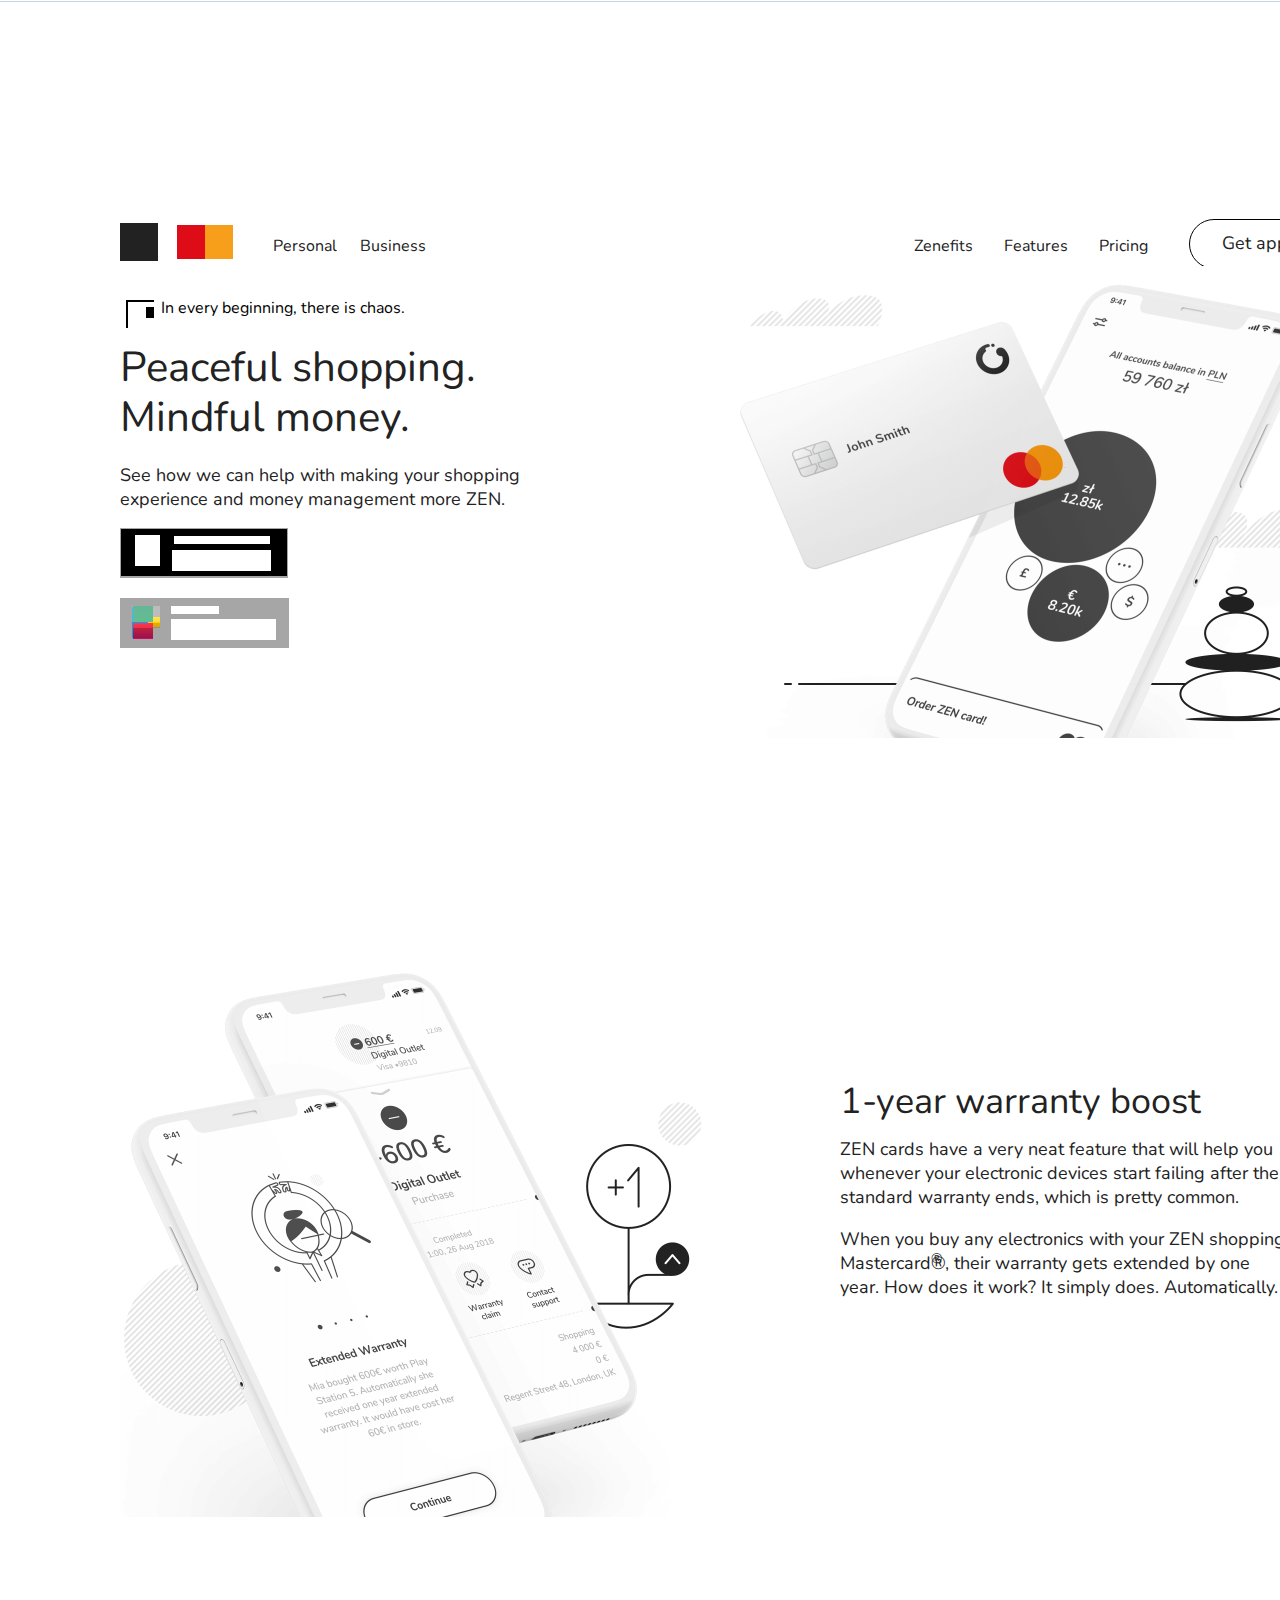
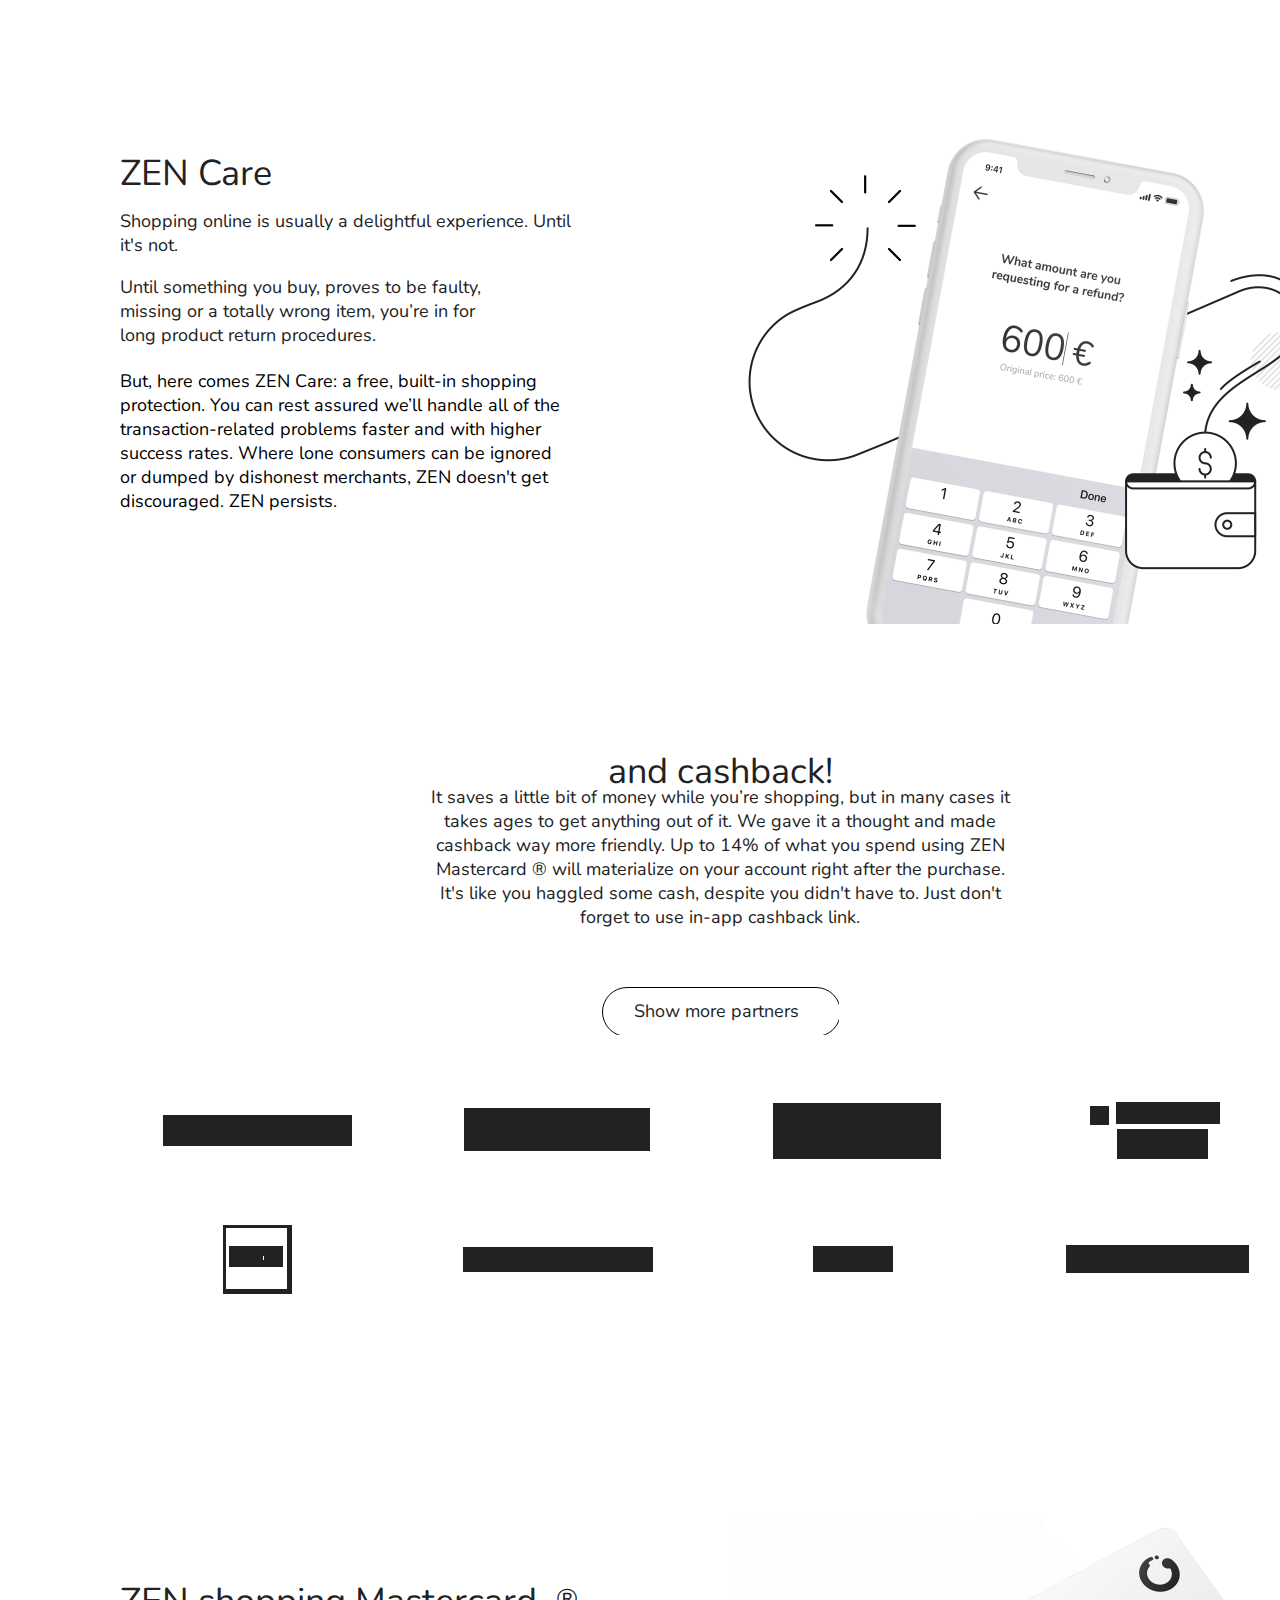
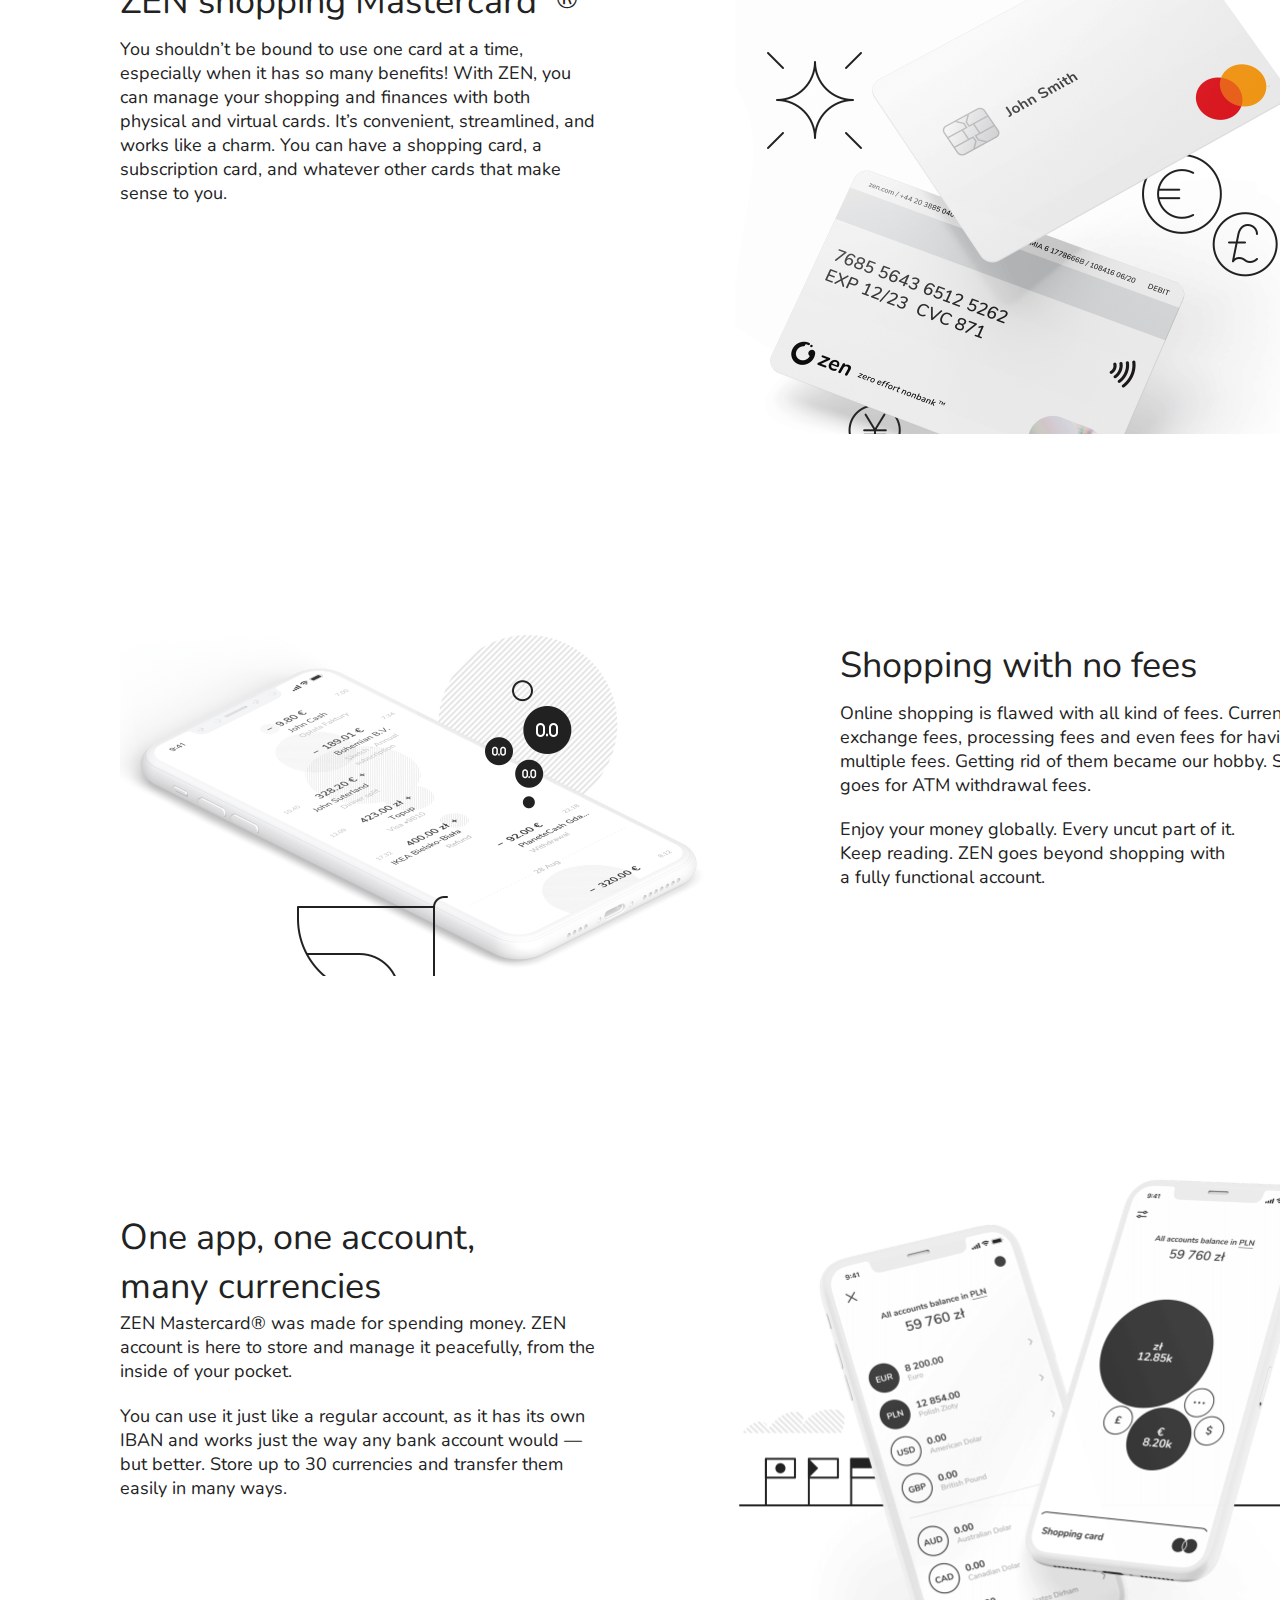
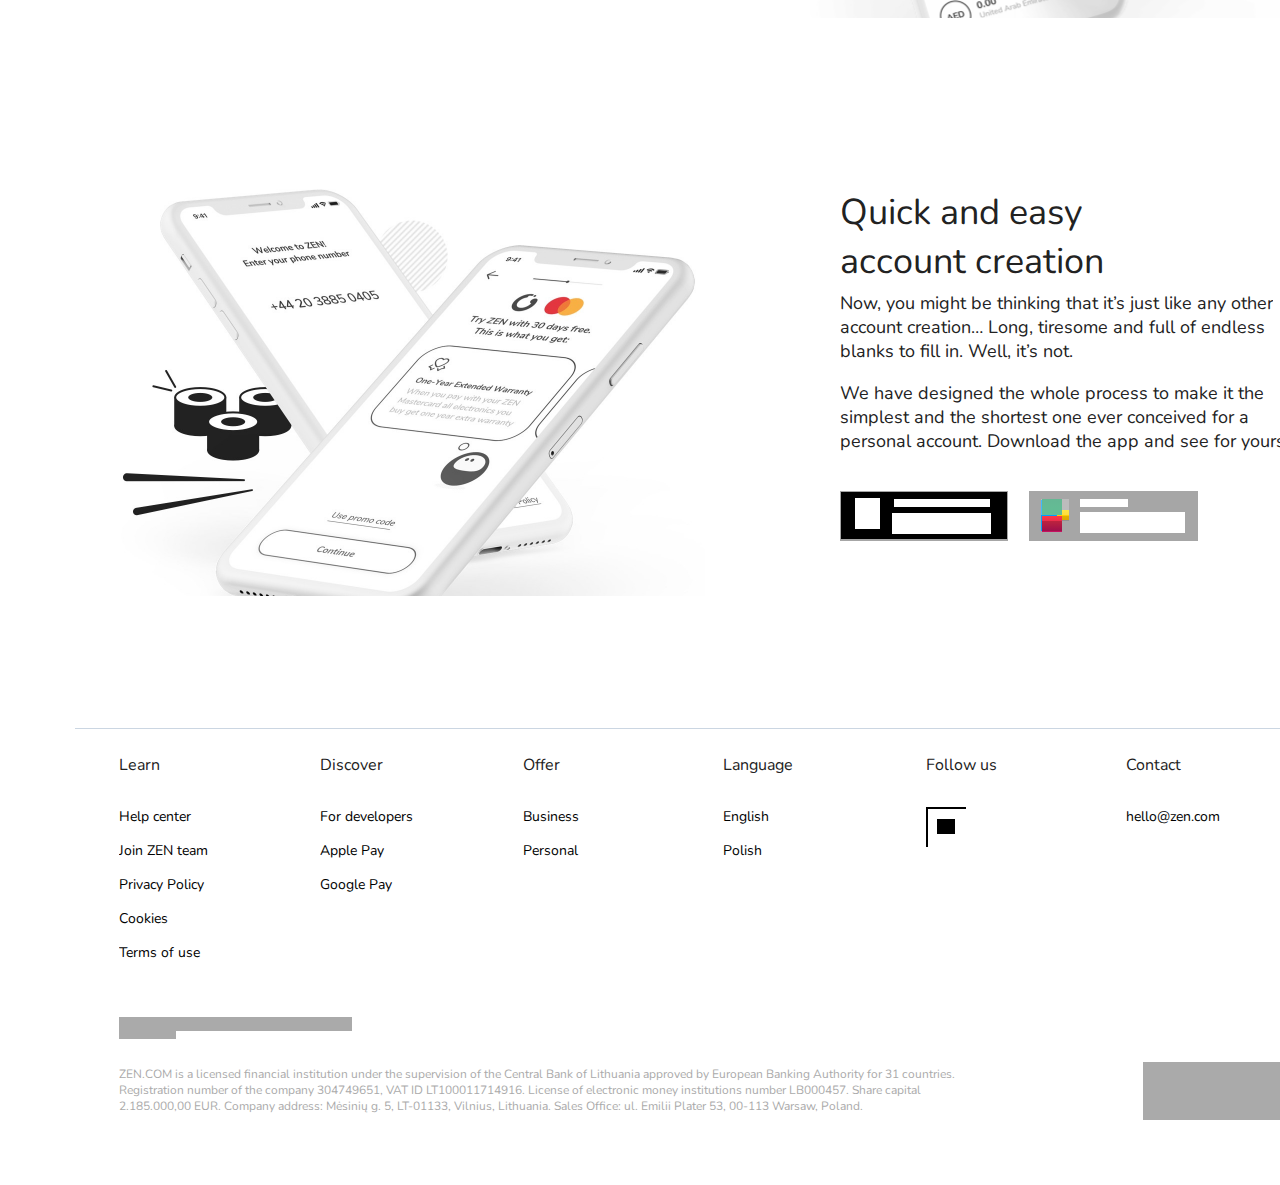
==== index.html @ c54c2d45 "sdad" ====
<!DOCTYPE html>
<html>
    <head><link href="https://fonts.googleapis.com/css?family=Nunito&display=swap" rel="stylesheet" />
    <link href="./css/main.css" rel="stylesheet" /><title>Document</title><link href="./main.css" rel="stylesheet" />
    <title>Document</title>
</head>
<body>
    <div class="v1_2">
        <div class="v1_3">
    </div>
    <div class="v1_18">
        <div class="v1_19">
        <div class="v1_20">
        <div class="v1_21">
        <div class="v1_22">
       <div class="v1_23">  
    </div>
    <div class="v1_24">
        <div class="v1_25">
        <div class="v1_26">
        <div class="v1_27">
        <div class="v1_28">
        <div class="v1_29">
        <div class="v1_30">
        <div class="v1_31">
        </div>
        <div class="v1_32">    
        </div>
        <div class="v1_33">

        </div>
        <div class="v1_34">

        </div>
    </div>
    <div class="v1_35">
        <div class="v1_36">
    </div>
    <div class="v1_37">

    </div>
     </div>
    </div>
   </div>
  </div>
 </div>
<div class="v1_38"><span class="v1_39">Personal</span>
    <div class="v1_40">
        <div class="v1_41"></div><span class="v1_42">Business</span>
    </div>
</div>
</div>
   <div class="v1_43">
    <div class="v1_44">
        <div class="v1_45">

        </div>
        <span class="v1_46">Get app</span>
    </div><span class="v1_47">Zenefits</span>
    <span class="v1_48">Pricing</span>
    <span class="v1_49">Features</span>
</div>
</div>
</div>
<div class="v1_50"
><div class="v1_51">
    <div class="v1_52"
    ><div class="v1_53">
        <div class="v1_54">
            <div class="v1_55">
                <div class="v1_56">
                    <div class="v1_57">
                    <div class="v1_58">
                        <div class="v1_59">
                            <div class="v1_60">
                        </div>
                        <div class="v1_61">

                        </div>
                        <div class="v1_62">
                            <div class="v1_63">

                            </div>
                        </div>
                        <div class="v1_64">
                            <div class="v1_65">

                            </div>
                        </div>
                        <div class="v1_66">
                            <div class="v1_67">


                            </div>
                        </div>
                    </div>
                </div>
            </div>
        </div>
    </div>
    <div class="v1_68">
        <div class="v1_69">
            <div class="v1_70">
                <div class="v1_71">
                    <div class="v1_72">
                        <div class="v1_73">
                        </div>
                        <div class="v1_74">
                        </div>
                        <div class="v1_75">
                        </div>
                        <div class="v1_76">
                        </div><div class="v1_77">
                        </div>
                        <div class="v1_78">
                        </div>
                        <div class="v1_79">

                        </div>
                        <div class="v1_80">
                        </div>
                        <div class="v1_81">
                        </div>
                        <div class="v1_82">
                        </div>
                        <div class="v1_83">
                        </div>
                    </div>
                </div>
            </div>
        </div>
    </div>
</div>
<span class="v1_84">In every beginning, there is chaos.</span>
<span class="v1_85">Peaceful shopping.</span>
<span class="v1_86">Mindful money.</span>
<span class="v1_87">See how we can help with making your shopping experience and money management more ZEN.</span>
<div class="v1_324">
    <div class="v1_334">
        <div class="v1_329">
            <div class="v1_330">
                <div class="v1_331">
                </div>
                <div class="v1_332">
                </div>
            </div>
            <div class="v1_333">

            </div>
        </div>
    </div>
</div>
</div>
<div class="v1_88">

</div>
</div>
<div class="v1_89">
    <div class="v1_90">

    </div>
    <div class="v1_91">
        <span class="v1_92">1-year warranty boost</span>
        <span class="v1_93">ZEN cards have a very neat feature that will help you whenever your electronic devices start failing after the standard warranty ends, which is pretty common.</span><span class="v1_94">When you buy any electronics with your ZEN shopping Mastercard®, their warranty gets extended by one year. How does it work? It simply does. Automatically.</span>
        <span class="v1_95">®</span>
    </div>
</div>
</div>
<div class="v1_97">
    <div class="v1_98">

    </div>
    <div class="v1_99">
        <span class="v1_100">ZEN Care</span>
        <span class="v1_101">Shopping online is usually a delightful experience. Until it's not.</span>
        <div class="v1_102">
            <span class="v1_103">Until something you buy, proves to be faulty, missing or a totally wrong item, you’re in for long product return procedures.</span>
        </div>
        <div class="v1_105">
        </div>
    </div>
    <span class="v1_323">But, here comes ZEN Care: a free, built-in shopping protection. You can rest assured we’ll handle all of the transaction-related problems faster and with higher success rates. Where lone consumers can be ignored or dumped by dishonest merchants, ZEN doesn't get discouraged. ZEN persists.</span>
</div>
</div>
<div class="v1_110">
    <div class="v1_111">
        <div class="v1_112">
            <div class="v1_113">
            </div>
            <span class="v1_114">Show more partners</span>
        </div>
        <div class="v1_115">
            <div class="v1_116">
                <div class="v1_117">
                    <div class="v1_118">
                        <div class="v1_119">
                            <div class="v1_120">
                                <div class="v1_121">
                                    <div class="v1_122">

                                    </div>
                                </div>
                            </div>
                        </div>
                    </div>
                </div>
            </div>
            <div class="v1_123">
                <div class="v1_124">
                    <div class="v1_125">
                        <div class="v1_126">
                            <div class="v1_127">
                                <div class="v1_128">
                                </div>
                            </div>
                        </div>
                    </div>
                </div>
            </div>
            <div class="v1_129">
                <div class="v1_130">
                    <div class="v1_131">
                        <div class="v1_132">
                            <div class="v1_133">
                                <div class="v1_134">
                                </div>
                            </div>
                        </div>
                    </div>
                </div>
            </div>
            <div class="v1_135">
                <div class="v1_136">
                    <div class="v1_137">
                        <div class="v1_138">
                            <div class="v1_139">
                                <div class="v1_140">
                                    <div class="v1_141">
                                    </div>
                                    <div class="v1_142">
                                        <div class="v1_143">
                                        </div>
                                    </div>
                                    <div class="v1_144">

                                    </div>
                                </div>
                            </div>
                        </div>
                    </div>
                </div>
            </div>
            <div class="v1_145">
                <div class="v1_146">
                    <div class="v1_147">
                        <div class="v1_148">
                            <div class="v1_149">
                                <div class="v1_150">
                                    <div class="v1_151">
                                    </div>
                                    <div class="v1_152">
                                        <div class="v1_153">
                                        </div>
                                        <div class="v1_154">
                                        </div>
                                        <div class="v1_155">

                                        </div>
                                        <div class="v1_156">

                                        </div>
                                    </div>
                                </div>
                            </div>
                        </div>
                    </div>
                </div>
            </div>
            <div class="v1_157">
                <div class="v1_158">
                    <div class="v1_159">
                        <div class="v1_160">
                            <div class="v1_161">
                                <div class="v1_162">
                                    <div class="v1_163">                                
                                    </div>
                                </div>
                            </div>
                        </div>
                    </div>
                </div>
            </div>
            <div class="v1_164">
                <div class="v1_165">
                    <div class="v1_166">
                        <div class="v1_167">
                            <div class="v1_168">
                                <div class="v1_169">
                                    <div class="v1_170">                                     
                                    </div>
                                    <div class="v1_171">
                                        <div class="v1_172">                                           
                                        </div>
                                        <div class="v1_173">
                                        </div>
                                        <div class="v1_174">
                                            <div class="v1_175">                                                
                                            </div>
                                        </div>
                                        <div class="v1_176">                                            
                                        </div>
                                        <div class="v1_177">    
                                        </div>
                                        <div class="v1_178">                                            
                                        </div>
                                    </div>
                                </div>
                            </div>
                        </div>
                    </div>
                </div>
            </div>
            <div class="v1_179">
                <div class="v1_180">
                    <div class="v1_181">
                        <div class="v1_182">
                            <div class="v1_183">
                                <div class="v1_184">                                   
                                </div>
                                <div class="v1_185">                                    
                                </div>
                            </div>
                        </div>
                    </div>
                </div>
            </div>
        </div>
    </div>
    <div class="v1_186">
        <span class="v1_187">and cashback!</span>
        <span class="v1_188">It saves a little bit of money while you’re shopping, but in many cases it takes ages to get anything out of it. We gave it a thought and made cashback way more friendly. Up to 14% of what you spend using ZEN Mastercard ® will materialize on your account right after the purchase. It's like you haggled some cash, despite you didn't have to. Just don't forget to use in-app cashback link.</span>
    </div>
</div>
<div class="v1_191">
    <div class="v1_192">
        <div class="v1_193">
            <div class="v1_194">
                <div class="v1_195">
                    <div class="v1_196">
                        <div class="v1_197">
                            <div class="v1_198">
                                <div class="v1_199">                                   
                                </div>
                                <div class="v1_200">                                    
                                </div>
                                <div class="v1_201">                                    
                                </div>
                            </div>
                        </div>
                    </div>
                </div>
            </div>
            <div class="v1_202">
                <div class="v1_203">
                    <div class="v1_204">
                        <div class="v1_205">
                            <div class="v1_206">
                                <div class="v1_207">
                                    <div class="v1_208">                                        
                                    </div>
                                    <div class="v1_209">                                        
                                    </div>
                                </div>
                                <div class="v1_210">
                                    <div class="v1_211">
                                        <div class="v1_212">                                           
                                        </div>
                                    </div>
                                    <div class="v1_213">
                                        <div class="v1_214">                                            
                                        </div>
                                        <div class="v1_215">                                            
                                        </div>
                                        <div class="v1_216">                                            
                                        </div>
                                        <div class="v1_217">                                            
                                        </div>
                                    </div>
                                </div>
                            </div>
                        </div>
                    </div>
                </div>
            </div>
        </div>
        <span class="v1_218">ZEN shopping Mastercard</span>
        <span class="v1_219">®</span>
        <span class="v1_220">You shouldn’t be bound to use one card at a time, especially when it has so many benefits! With ZEN, you can manage your shopping and finances with both physical and virtual cards. It’s convenient, streamlined, and works like a charm. You can have a shopping card, a subscription card, and whatever other cards that make sense to you.</span>
    </div>
    <div class="v1_221">        
    </div>
</div>
</div>
<div class="v1_222">
    <div class="v1_223">        
    </div>
    <div class="v1_224">
        <span class="v1_225">Shopping with no fees</span>
        <span class="v1_226">Online shopping is flawed with all kind of fees. Currency exchange fees, processing fees and even fees for having multiple fees. Getting rid of them became our hobby. Same goes for ATM withdrawal fees.</span>
        <div class="v1_227">
            <span class="v1_228">Enjoy your money globally. Every uncut part of it. Keep reading. ZEN goes beyond shopping with a fully functional account.</span>
        </div>
    </div>
</div>
</div>
<div class="v1_231">
    <div class="v1_232">        
    </div>
    <div class="v1_233">
        <span class="v1_234">One app, one account, many currencies</span>
        <span class="v1_237">ZEN Mastercard® was made for spending money. ZEN account is here to store and manage it peacefully, from the inside of your pocket.</span>
        <span class="v1_238">You can use it just like a regular account, as it has its own IBAN and works just the way any bank account would — but better. Store up to 30 currencies and transfer them easily in many ways.</span>
    </div>
</div>
</div>
<div class="v1_239">
    <div class="v1_240">
        <div class="v1_241">
            <div class="v1_242">
                <div class="v1_243">
                    <div class="v1_244">
                        <div class="v1_245">
                            <div class="v1_246">
                                <div class="v1_247">                                    
                                </div>
                                <div class="v1_248">                       
                                </div>
                                <div class="v1_249">
                                    <div class="v1_250">
                                    </div>
                                </div>
                                <div class="v1_251">
                                    <div class="v1_252">
                                    </div>
                                </div>
                                <div class="v1_253">
                                    <div class="v1_254">                                       
                                    </div>
                                </div>
                            </div>
                        </div>
                    </div>
                </div>
            </div>
            <div class="v1_255">
                <div class="v1_256">
                    <div class="v1_257">
                        <div class="v1_258">
                            <div class="v1_259">
                                <div class="v1_260">                                    
                                </div>
                                <div class="v1_261">                                    
                                </div>
                                <div class="v1_262">                                    
                                </div>
                                <div class="v1_263">                                    
                                </div>
                                <div class="v1_264">
                                </div>
                                <div class="v1_265">
                                </div>
                                <div class="v1_266">
                                </div>
                                <div class="v1_267">
                                </div>
                                <div class="v1_268">
                                </div>
                                <div class="v1_269">             
                                </div>
                                <div class="v1_270">
                                </div>
                            </div>
                        </div>
                    </div>
                </div>
            </div>
        </div>
        <span class="v1_271">Quick and easy account creation</span>
        <span class="v1_272">Now, you might be thinking that it’s just like any other account creation… Long, tiresome and full of endless blanks to fill in. Well, it’s not.</span>
        <span class="v1_273">We have designed the whole process to make it the simplest and the shortest one ever conceived for a personal account. Download the app and see for yourself!</span>
    </div>
    <div class="v1_274">        
    </div>
</div>
</div>
<div class="v1_275">
    <div class="v1_276">
        <div class="v1_277">
            <div class="v1_278">
                <div class="v1_279">                    
                </div>
                <div class="v1_280">
                    <div class="v1_281">
                        <div class="v1_282">                            
                        </div>
                    </div>
                </div>
            </div>
            <span class="v1_283">Follow us</span>
        </div>
        <div class="v1_284">
            <span class="v1_285">Learn</span>
            <span class="v1_286">Help center</span>
            <span class="v1_287">Join ZEN team</span>
            <span class="v1_288">Privacy Policy</span>
            <span class="v1_289">Cookies</span>
            <span class="v1_290">Terms of use</span>
        </div>
        <div class="v1_291">
            <span class="v1_292">Discover</span>
            <span class="v1_293">For developers</span>
            <span class="v1_294">Apple Pay</span>
            <span class="v1_295">Google Pay</span>
        </div>
        <div class="v1_296">
            <span class="v1_297">Offer</span>
            <span class="v1_298">Business</span>
            <span class="v1_299">Personal</span>
        </div>
        <div class="v1_300">
            <span class="v1_301">Language</span>
            <span class="v1_302">English</span>
            <span class="v1_303">Polish</span>
        </div>
        <div class="v1_304">
            <span class="v1_305">Contact</span>
            <span class="v1_306">hello@zen.com</span>
        </div>
    </div>
    <div class="v1_307">
        <div class="v1_308">
            <div class="v1_309">
                <div class="v1_310">
                    <div class="v1_311">
                        <div class="v1_312">
                            <div class="v1_313">                                
                            </div>
                            <div class="v1_314">
                            </div>
                        </div>
                    </div>
                </div>
            </div>
        </div>
        <div class="v1_315">
            <div class="v1_316">
                <div class="v1_317">
                    <div class="v1_318">
                        <div class="v1_319">
                            <div class="v1_320">
                                <div class="v1_321">                                    
                                </div>
                            </div>
                        </div>
                    </div>
                </div>
            </div>
            <span class="v1_322">ZEN.COM is a licensed financial institution under the supervision of the Central Bank of Lithuania approved by European Banking Authority for 31 countries. Registration number of the company 304749651, VAT ID LT100011714916. License of electronic money institutions number LB000457. Share capital 2.185.000,00 EUR. Company address: Mėsinių g. 5, LT-01133, Vilnius, Lithuania. Sales Office: ul. Emilii Plater 53, 00-113 Warsaw, Poland.</span>
        </div>
    </div>
    <div class="v1_4">        
    </div>
</div>
</div>
</body>
    </html>
---- css/main.css ----
.html{
  display: flex;
  justify-content: center;
}
* {
  overflow-x: hidden;
  padding: 0px !important;
  margin: 0px !important;
}
.v1_2 {
  width: 100%;
  height: 5985px;
  background: rgba(255,255,255,1);
  opacity: 1;
  position: absolute;
  top: 0px;
  left: 0px;
  overflow: hidden;
}
.v1_3 {
  width: 100%;
  height: 1px;
  background: rgba(203,214,226,1);
  opacity: 1;
  position: absolute;
  top: 1px;
  left: 0px;
  overflow: hidden;
}
.v1_18 {
  width: 100%;
  height: 5354px;
  background: url("../images/v1_18.png");
  background-repeat: no-repeat;
  background-position: center center;
  background-size: cover;
  opacity: 1;
  position: absolute;
  top: 102px;
  left: 0px;
  overflow: hidden;
}
.v1_19 {
  width: 100%;
  height: 4776px;
  background: url("../images/v1_19.png");
  background-repeat: no-repeat;
  background-position: center center;
  background-size: cover;
  opacity: 1;
  position: absolute;
  top: 0px;
  left: 0px;
  overflow: hidden;
}
.v1_20 {
  width: 100%;
  height: 4134px;
  background: url("../images/v1_20.png");
  background-repeat: no-repeat;
  background-position: center center;
  background-size: cover;
  opacity: 1;
  position: absolute;
  top: 0px;
  left: 0px;
  overflow: hidden;
}
.v1_21 {
  width: 100%;
  height: 3592px;
  background: url("../images/v1_21.png");
  background-repeat: no-repeat;
  background-position: center center;
  background-size: cover;
  opacity: 1;
  position: absolute;
  top: 0px;
  left: 0px;
  overflow: hidden;
}
.v1_22 {
  width: 100%;
  height: 78px;
  background: url("../images/v1_22.png");
  background-repeat: no-repeat;
  background-position: center center;
  background-size: cover;
  opacity: 1;
  position: absolute;
  top: 102px;
  left: 0px;
  overflow: hidden;
}
.v1_23 {
  width: 100%;
  height: 78px;
  background: rgba(255,255,255,1);
  opacity: 1;
  position: absolute;
  top: 0px;
  left: 0px;
  box-shadow: 0px 1px 0px rgba(0, 0, 0, 0.15000000596046448);
  overflow: hidden;
}
.v1_24 {
  width: 100%;
  height: 48px;
  background: url("../images/v1_24.png");
  background-repeat: no-repeat;
  background-position: center center;
  background-size: cover;
  opacity: 1;
  position: absolute;
  top: 15px;
  left: 75px;
  overflow: hidden;
}
.v1_25 {
  width: 317px;
  height: 40px;
  background: url("../images/v1_25.png");
  background-repeat: no-repeat;
  background-position: center center;
  background-size: cover;
  opacity: 1;
  position: absolute;
  top: 4px;
  left: 45px;
  overflow: hidden;
}
.v1_26 {
  width: 114px;
  height: 40px;
  background: url("../images/v1_26.png");
  background-repeat: no-repeat;
  background-position: center center;
  background-size: cover;
  opacity: 1;
  position: absolute;
  top: 0px;
  left: 0px;
  overflow: hidden;
}
.v1_27 {
  width: 114px;
  height: 38px;
  background: url("../images/v1_27.png");
  background-repeat: no-repeat;
  background-position: center center;
  background-size: cover;
  opacity: 1;
  position: absolute;
  top: 0px;
  left: 0px;
  overflow: hidden;
}
.v1_28 {
  width: 114px;
  height: 38px;
  background: url("../images/v1_28.png");
  background-repeat: no-repeat;
  background-position: center center;
  background-size: cover;
  opacity: 1;
  position: absolute;
  top: 0px;
  left: 0px;
  overflow: hidden;
}
.v1_29 {
  width: 114px;
  height: 38px;
  background: url("../images/v1_29.png");
  background-repeat: no-repeat;
  background-position: center center;
  background-size: cover;
  opacity: 1;
  position: absolute;
  top: 0px;
  left: 0px;
  overflow: hidden;
}
.v1_30 {
  width: 56px;
  height: 34px;
  background: url("../images/v1_30.png");
  background-repeat: no-repeat;
  background-position: center center;
  background-size: cover;
  opacity: 1;
  position: absolute;
  top: 2px;
  left: 57px;
  overflow: hidden;
}
.v1_31 {
  width: 15px;
  height: 27px;
  background: rgba(234,92,15,1);
  opacity: 1;
  position: absolute;
  top: 3px;
  left: 20px;
}
.v1_32 {
  width: 28px;
  height: 34px;
  background: rgba(221,12,23,1);
  opacity: 1;
  position: absolute;
  top: 0px;
  left: 0px;
}
.v1_33 {
  width: 28px;
  height: 34px;
  background: rgba(247,158,27,1);
  opacity: 1;
  position: absolute;
  top: 0px;
  left: 28px;
}
.v1_34 {
  width: 1px;
  height: 0px;
  background: rgba(246,159,0,1);
  opacity: 1;
  position: absolute;
  top: 27px;
  left: 54px;
}
.v1_35 {
  width: 38px;
  height: 38px;
  background: url("../images/v1_35.png");
  background-repeat: no-repeat;
  background-position: center center;
  background-size: cover;
  opacity: 1;
  position: absolute;
  top: 0px;
  left: 0px;
  overflow: hidden;
}
.v1_36 {
  width: 38px;
  height: 38px;
  background: rgba(34,34,34,1);
  opacity: 1;
  position: absolute;
  top: 0px;
  left: 0px;
}
.v1_37 {
  width: 4px;
  height: 4px;
  background: rgba(34,34,34,1);
  opacity: 1;
  position: absolute;
  top: 1px;
  left: 24px;
}
.v1_38 {
  width: 173px;
  height: 32px;
  background: url("../images/v1_38.png");
  background-repeat: no-repeat;
  background-position: center center;
  background-size: cover;
  opacity: 1;
  position: absolute;
  top: 4px;
  left: 144px;
  overflow: hidden;
}
.v1_39 {
  width: 65px;
  color: rgba(34,34,34,1);
  position: absolute;
  top: 8px;
  left: 9px;
  font-family: Nunito;
  font-weight: Regular;
  font-size: 16px;
  opacity: 1;
  text-align: left;
}
.v1_40 {
  width: 66px;
  height: 22px;
  background: url("../images/v1_40.png");
  background-repeat: no-repeat;
  background-position: center center;
  background-size: cover;
  opacity: 1;
  position: absolute;
  top: 8px;
  left: 96px;
  overflow: hidden;
}
.v1_41 {
  width: 66px;
  height: 22px;
  background: url("../images/v1_41.png");
  background-repeat: no-repeat;
  background-position: center center;
  background-size: cover;
  opacity: 1;
  position: absolute;
  top: 0px;
  left: 0px;
  overflow: hidden;
}
.v1_42 {
  width: 66px;
  color: rgba(34,34,34,1);
  position: absolute;
  top: 0px;
  left: 0px;
  font-family: Nunito;
  font-weight: Regular;
  font-size: 16px;
  opacity: 1;
  text-align: left;
}
.v1_43 {
  width: 436px;
  height: 48px;
  background: url("../images/v1_43.png");
  background-repeat: no-repeat;
  background-position: center center;
  background-size: cover;
  opacity: 1;
  position: absolute;
  top: 0px;
  left: 809px;
  overflow: hidden;
}
.v1_44 {
  width: 131px;
  height: 48px;
  background: url("../images/v1_44.png");
  background-repeat: no-repeat;
  background-position: center center;
  background-size: cover;
  opacity: 1;
  position: absolute;
  top: 0px;
  left: 305px;
  overflow: hidden;
}
.v1_45 {
  width: 131px;
  height: 48px;
  background: rgba(255,255,255,1);
  opacity: 1;
  position: absolute;
  top: 0px;
  left: 0px;
  border: 1px solid rgba(0,0,0,1);
  border-top-left-radius: 48px;
  border-top-right-radius: 48px;
  border-bottom-left-radius: 48px;
  border-bottom-right-radius: 48px;
  overflow: hidden;
}
.v1_46 {
  width: 67px;
  color: rgba(34,34,34,1);
  position: absolute;
  top: 12px;
  left: 32px;
  font-family: Nunito;
  font-weight: Regular;
  font-size: 18px;
  opacity: 1;
  text-align: center;
}
.v1_47 {
  width: 60px;
  color: rgba(34,34,34,1);
  position: absolute;
  top: 16px;
  left: 30px;
  font-family: Nunito;
  font-weight: Regular;
  font-size: 16px;
  opacity: 1;
  text-align: left;
}
.v1_48 {
  width: 50px;
  color: rgba(34,34,34,1);
  position: absolute;
  top: 16px;
  left: 215px;
  font-family: Nunito;
  font-weight: Regular;
  font-size: 16px;
  opacity: 1;
  text-align: left;
}
.v1_49 {
  width: 65px;
  color: rgba(34,34,34,1);
  position: absolute;
  top: 16px;
  left: 120px;
  font-family: Nunito;
  font-weight: Regular;
  font-size: 16px;
  opacity: 1;
  text-align: left;
}
.v1_50 {
  width: 100%;
  height: 2154px;
  background: url("../images/v1_50.png");
  background-repeat: no-repeat;
  background-position: center center;
  background-size: cover;
  opacity: 1;
  position: absolute;
  top: 28px;
  left: 0px;
  overflow: hidden;
}
.v1_51 {
  width: 100%;
  height: 1447px;
  background: url("../images/v1_51.png");
  background-repeat: no-repeat;
  background-position: center center;
  background-size: cover;
  opacity: 1;
  position: absolute;
  top: 0px;
  left: 0px;
  overflow: hidden;
}
.v1_52 {
  width: 100%;
  height: 546px;
  background: url("../images/v1_52.png");
  background-repeat: no-repeat;
  background-position: center center;
  background-size: cover;
  opacity: 1;
  position: absolute;
  top: 62px;
  left: 75px;
  overflow: hidden;
}
.v1_53 {
  width: 480px;
  height: 366px;
  background: url("../images/v1_53.png");
  background-repeat: no-repeat;
  background-position: center center;
  background-size: cover;
  opacity: 1;
  position: absolute;
  top: 97px;
  left: 45px;
  overflow: hidden;
}
.v1_54 {
  width: 480px;
  height: 127px;
  background: url("../images/v1_54.png");
  background-repeat: no-repeat;
  background-position: center center;
  background-size: cover;
  opacity: 1;
  position: absolute;
  top: 239px;
  left: 0px;
  overflow: hidden;
}
.v1_55 {
  width: 169px;
  height: 50px;
  background: url("../images/v1_55.png");
  background-repeat: no-repeat;
  background-position: center center;
  background-size: cover;
  opacity: 1;
  position: absolute;
  top: 0px;
  left: 0px;
  overflow: hidden;
}
.v1_56 {
  width: 168px;
  height: 50px;
  background: url("../images/v1_56.png");
  background-repeat: no-repeat;
  background-position: center center;
  background-size: cover;
  opacity: 1;
  position: absolute;
  top: 0px;
  left: 0px;
  overflow: hidden;
}
.v1_57 {
  width: 168px;
  height: 50px;
  background: url("../images/v1_57.png");
  background-repeat: no-repeat;
  background-position: center center;
  background-size: cover;
  opacity: 1;
  position: absolute;
  top: 0px;
  left: 0px;
  overflow: hidden;
}
.v1_58 {
  width: 168px;
  height: 50px;
  background: url("../images/v1_58.png");
  background-repeat: no-repeat;
  background-position: center center;
  background-size: cover;
  opacity: 1;
  position: absolute;
  top: 0px;
  left: 0px;
  overflow: hidden;
}
.v1_59 {
  width: 168px;
  height: 50px;
  background: url("../images/v1_59.png");
  background-repeat: no-repeat;
  background-position: center center;
  background-size: cover;
  opacity: 1;
  position: absolute;
  top: 0px;
  left: 0px;
  overflow: hidden;
}
.v1_60 {
  width: 168px;
  height: 50px;
  background: rgba(166,166,166,1);
  opacity: 1;
  position: absolute;
  top: 0px;
  left: 0px;
}
.v1_61 {
  width: 166px;
  height: 47px;
  background: rgba(0,0,0,1);
  opacity: 1;
  position: absolute;
  top: 1px;
  left: 1px;
}
.v1_62 {
  width: 25px;
  height: 31px;
  background: url("../images/v1_62.png");
  background-repeat: no-repeat;
  background-position: center center;
  background-size: cover;
  opacity: 1;
  position: absolute;
  top: 7px;
  left: 15px;
  overflow: hidden;
}
.v1_63 {
  width: 25px;
  height: 31px;
  background: rgba(255,255,255,1);
  opacity: 1;
  position: absolute;
  top: 0px;
  left: 0px;
}
.v1_64 {
  width: 99px;
  height: 21px;
  background: url("../images/v1_64.png");
  background-repeat: no-repeat;
  background-position: center center;
  background-size: cover;
  opacity: 1;
  position: absolute;
  top: 22px;
  left: 52px;
  overflow: hidden;
}
.v1_65 {
  width: 99px;
  height: 21px;
  background: rgba(255,255,255,1);
  opacity: 1;
  position: absolute;
  top: 0px;
  left: 0px;
}
.v1_66 {
  width: 96px;
  height: 8px;
  background: url("../images/v1_66.png");
  background-repeat: no-repeat;
  background-position: center center;
  background-size: cover;
  opacity: 1;
  position: absolute;
  top: 8px;
  left: 54px;
  overflow: hidden;
}
.v1_67 {
  width: 96px;
  height: 8px;
  background: rgba(255,255,255,1);
  opacity: 1;
  position: absolute;
  top: 0px;
  left: 0px;
}
.v1_68 {
  width: 170px;
  height: 50px;
  background: url("../images/v1_68.png");
  background-repeat: no-repeat;
  background-position: center center;
  background-size: cover;
  opacity: 1;
  position: absolute;
  top: 70px;
  left: 0px;
  overflow: hidden;
}
.v1_69 {
  width: 169px;
  height: 50px;
  background: url("../images/v1_69.png");
  background-repeat: no-repeat;
  background-position: center center;
  background-size: cover;
  opacity: 1;
  position: absolute;
  top: 0px;
  left: 0px;
  overflow: hidden;
}
.v1_70 {
  width: 169px;
  height: 50px;
  background: url("../images/v1_70.png");
  background-repeat: no-repeat;
  background-position: center center;
  background-size: cover;
  opacity: 1;
  position: absolute;
  top: 0px;
  left: 0px;
  overflow: hidden;
}
.v1_71 {
  width: 169px;
  height: 50px;
  background: url("../images/v1_71.png");
  background-repeat: no-repeat;
  background-position: center center;
  background-size: cover;
  opacity: 1;
  position: absolute;
  top: 0px;
  left: 0px;
  overflow: hidden;
}
.v1_72 {
  width: 169px;
  height: 50px;
  background: url("../images/v1_72.png");
  background-repeat: no-repeat;
  background-position: center center;
  background-size: cover;
  opacity: 1;
  position: absolute;
  top: 0px;
  left: 0px;
  overflow: hidden;
}
.v1_73 {
  width: 169px;
  height: 50px;
  background: rgba(0,0,0,1);
  opacity: 1;
  position: absolute;
  top: 0px;
  left: 0px;
}
.v1_74 {
  width: 169px;
  height: 50px;
  background: rgba(166,166,166,1);
  opacity: 1;
  position: absolute;
  top: 0px;
  left: 0px;
}
.v1_75 {
  width: 48px;
  height: 8px;
  background: rgba(255,255,255,1);
  opacity: 1;
  position: absolute;
  top: 8px;
  left: 51px;
}
.v1_76 {
  width: 105px;
  height: 21px;
  background: rgba(255,255,255,1);
  opacity: 1;
  position: absolute;
  top: 21px;
  left: 51px;
}
.v1_77 {
  width: 16px;
  height: 31px;
  background: linear-gradient(rgba(0,160,255,1), rgba(0,161,255,1));
  opacity: 1;
  position: absolute;
  top: 9px;
  left: 12px;
}
.v1_78 {
  width: 12px;
  height: 10px;
  background: linear-gradient(rgba(255,224,0,1), rgba(255,189,0,1));
  opacity: 1;
  position: absolute;
  top: 19px;
  left: 28px;
}
.v1_79 {
  width: 20px;
  height: 16px;
  background: linear-gradient(rgba(255,58,68,1), rgba(195,17,98,1));
  opacity: 1;
  position: absolute;
  top: 25px;
  left: 13px;
}
.v1_80 {
  width: 20px;
  height: 16px;
  background: linear-gradient(rgba(50,160,113,1), rgba(45,167,113,1));
  opacity: 1;
  position: absolute;
  top: 8px;
  left: 13px;
}
.v1_81 {
  width: 20px;
  height: 10px;
  background: rgba(0,0,0,1);
  opacity: 0.20000000298023224;
  position: absolute;
  top: 30px;
  left: 13px;
}
.v1_82 {
  width: 7px;
  height: 5px;
  background: rgba(0,0,0,1);
  opacity: 0.11999999731779099;
  position: absolute;
  top: 25px;
  left: 33px;
}
.v1_83 {
  width: 28px;
  height: 16px;
  background: rgba(255,255,255,1);
  opacity: 0.25;
  position: absolute;
  top: 8px;
  left: 12px;
}
.v1_84 {
  width: 250px;
  color: rgba(0,0,0,1);
  position: absolute;
  top: 8px;
  left: 41px;
  font-family: Nunito;
  font-weight: Regular;
  font-size: 16px;
  opacity: 1;
  text-align: left;
}
.v1_85 {
  width: 369px;
  color: rgba(34,34,34,1);
  position: absolute;
  top: 50px;
  left: 0px;
  font-family: Nunito;
  font-weight: Regular;
  font-size: 42px;
  opacity: 1;
  text-align: left;
}
.v1_86 {
  width: 299px;
  color: rgba(34,34,34,1);
  position: absolute;
  top: 100px;
  left: 0px;
  font-family: Nunito;
  font-weight: Regular;
  font-size: 42px;
  opacity: 1;
  text-align: left;
}
.v1_87 {
  width: 400px;
  color: rgba(34,34,34,1);
  position: absolute;
  top: 174px;
  left: 0px;
  font-family: Nunito;
  font-weight: Regular;
  font-size: 18px;
  opacity: 1;
  text-align: left;
}
.v1_324 {
  width: 29px;
  height: 29px;
  background: rgba(255,255,255,1);
  opacity: 1;
  position: absolute;
  top: 10px;
  left: 5px;
  overflow: hidden;
}
.v1_334 {
  width: 29px;
  height: 29px;
  background: url("../images/v1_334.png");
  background-repeat: no-repeat;
  background-position: center center;
  background-size: cover;
  opacity: 1;
  position: absolute;
  top: 0px;
  left: 0px;
  overflow: hidden;
}
.v1_329 {
  width: 29px;
  height: 29px;
  background: rgba(255,255,255,1);
  opacity: 1;
  position: absolute;
  top: 0px;
  left: 0px;
  overflow: hidden;
}
.v1_330 {
  width: 29px;
  height: 29px;
  background: url("../images/v1_330.png");
  background-repeat: no-repeat;
  background-position: center center;
  background-size: cover;
  opacity: 1;
  position: absolute;
  top: 0px;
  left: 0px;
  overflow: hidden;
}
.v1_331 {
  width: 29px;
  height: 29px;
  background: rgba(255,255,255,1);
  opacity: 1;
  position: absolute;
  top: 0px;
  left: 0px;
}
.v1_332 {
  width: 27px;
  height: 27px;
  background: url("../images/v1_332.png");
  opacity: 1;
  position: absolute;
  top: 1px;
  left: 1px;
  border: 2px solid rgba(0,0,0,1);
}
.v1_333 {
  width: 12px;
  height: 11px;
  background: rgba(0,0,0,1);
  opacity: 1;
  position: absolute;
  top: 8px;
  left: 21px;
}
.v1_88 {
  width: 585px;
  height: 546px;
  background: url("../images/v1_88.png");
  background-repeat: no-repeat;
  background-position: center center;
  background-size: cover;
  opacity: 1;
  position: absolute;
  top: 74px;
  left: 660px;
  overflow: hidden;
}
.v1_89 {
  width: 100%;
  height: 657px;
  background: url("../images/v1_89.png");
  background-repeat: no-repeat;
  background-position: center center;
  background-size: cover;
  opacity: 1;
  position: absolute;
  top: 730px;
  left: 75px;
  overflow: hidden;
}
.v1_90 {
  width: 585px;
  height: 657px;
  background: url("../images/v1_90.png");
  background-repeat: no-repeat;
  background-position: center center;
  background-size: cover;
  opacity: 1;
  position: absolute;
  top: 99px;
  left: 45px;
  overflow: hidden;
}
.v1_91 {
  width: 480px;
  height: 228px;
  background: url("../images/v1_91.png");
  background-repeat: no-repeat;
  background-position: center center;
  background-size: cover;
  opacity: 1;
  position: absolute;
  top: 214px;
  left: 765px;
  overflow: hidden;
}
.v1_92 {
  width: 379px;
  color: rgba(34,34,34,1);
  position: absolute;
  top: 3px;
  left: 0px;
  font-family: Nunito;
  font-weight: Regular;
  font-size: 36px;
  opacity: 1;
  text-align: left;
}
.v1_93 {
  width: 439px;
  color: rgba(34,34,34,1);
  position: absolute;
  top: 63px;
  left: 0px;
  font-family: Nunito;
  font-weight: Regular;
  font-size: 18px;
  opacity: 1;
  text-align: left;
}
.v1_94 {
  width: 445px;
  color: rgba(34,34,34,1);
  position: absolute;
  top: 153px;
  left: 0px;
  font-family: Nunito;
  font-weight: Regular;
  font-size: 18px;
  opacity: 1;
  text-align: left;
}
.v1_95 {
  width: 11px;
  color: rgba(34,34,34,1);
  position: absolute;
  top: 175px;
  left: 91px;
  font-family: Nunito;
  font-weight: Regular;
  font-size: 14px;
  opacity: 1;
  text-align: left;
}
.v1_97 {
  width: 100%;
  height: 587px;
  background: url("../images/v1_97.png");
  background-repeat: no-repeat;
  background-position: center center;
  background-size: cover;
  opacity: 1;
  position: absolute;
  top: 1507px;
  left: 75px;
  overflow: hidden;
}
.v1_98 {
  width: 585px;
  height: 587px;
  background: url("../images/v1_98.png");
  background-repeat: no-repeat;
  background-position: center center;
  background-size: cover;
  opacity: 1;
  position: absolute;
  top: 88px;
  left: 660px;
  overflow: hidden;
}
.v1_99 {
  width: 480px;
  height: 368px;
  background: url("../images/v1_99.png");
  background-repeat: no-repeat;
  background-position: center center;
  background-size: cover;
  opacity: 1;
  position: absolute;
  top: 109px;
  left: 45px;
  overflow: hidden;
}
.v1_100 {
  width: 157px;
  color: rgba(34,34,34,1);
  position: absolute;
  top: 3px;
  left: 0px;
  font-family: Nunito;
  font-weight: Regular;
  font-size: 36px;
  opacity: 1;
  text-align: left;
}
.v1_101 {
  width: 451px;
  color: rgba(34,34,34,1);
  position: absolute;
  top: 63px;
  left: 0px;
  font-family: Nunito;
  font-weight: Regular;
  font-size: 18px;
  opacity: 1;
  text-align: left;
}
.v1_102 {
  width: 480px;
  height: 75px;
  background: url("../images/v1_102.png");
  background-repeat: no-repeat;
  background-position: center center;
  background-size: cover;
  opacity: 1;
  position: absolute;
  top: 128px;
  left: 0px;
  overflow: hidden;
}
.v1_103 {
  width: 366px;
  color: rgba(34,34,34,1);
  position: absolute;
  top: 1px;
  left: 0px;
  font-family: Nunito;
  font-weight: Regular;
  font-size: 18px;
  opacity: 1;
  text-align: left;
}
.v1_105 {
  width: 480px;
  height: 150px;
  background: url("../images/v1_105.png");
  background-repeat: no-repeat;
  background-position: center center;
  background-size: cover;
  opacity: 1;
  position: absolute;
  top: 218px;
  left: 0px;
  overflow: hidden;
}
.v1_323 {
  width: 447px;
  color: rgba(0,0,0,1);
  position: absolute;
  top: 332px;
  left: 45px;
  font-family: Nunito;
  font-weight: Regular;
  font-size: 18px;
  opacity: 1;
  text-align: left;
}
.v1_110 {
  width: 100%;
  height: 581px;
  background: url("../images/v1_110.png");
  background-repeat: no-repeat;
  background-position: center center;
  background-size: cover;
  opacity: 1;
  position: absolute;
  top: 2242px;
  left: 75px;
  overflow: hidden;
}
.v1_111 {
  width: 100%;
  height: 338px;
  background: url("../images/v1_111.png");
  background-repeat: no-repeat;
  background-position: center center;
  background-size: cover;
  opacity: 1;
  position: absolute;
  top: 243px;
  left: 45px;
  overflow: hidden;
}
.v1_112 {
  width: 237px;
  height: 48px;
  background: url("../images/v1_112.png");
  background-repeat: no-repeat;
  background-position: center center;
  background-size: cover;
  opacity: 1;
  position: absolute;
  top: 0px;
  left: 482px;
  overflow: hidden;
}
.v1_113 {
  width: 237px;
  height: 48px;
  background: rgba(255,255,255,1);
  opacity: 1;
  position: absolute;
  top: 0px;
  left: 0px;
  border: 1px solid rgba(0,0,0,1);
  border-top-left-radius: 48px;
  border-top-right-radius: 48px;
  border-bottom-left-radius: 48px;
  border-bottom-right-radius: 48px;
  overflow: hidden;
}
.v1_114 {
  width: 173px;
  color: rgba(34,34,34,1);
  position: absolute;
  top: 12px;
  left: 32px;
  font-family: Nunito;
  font-weight: Regular;
  font-size: 18px;
  opacity: 1;
  text-align: left;
}
.v1_115 {
  width: 100%;
  height: 260px;
  background: url("../images/v1_115.png");
  background-repeat: no-repeat;
  background-position: center center;
  background-size: cover;
  opacity: 1;
  position: absolute;
  top: 78px;
  left: 0px;
  overflow: hidden;
}
.v1_116 {
  width: 193px;
  height: 70px;
  background: url("../images/v1_116.png");
  background-repeat: no-repeat;
  background-position: center center;
  background-size: cover;
  opacity: 1;
  position: absolute;
  top: 30px;
  left: 42px;
  overflow: hidden;
}
.v1_117 {
  width: 189px;
  height: 31px;
  background: url("../images/v1_117.png");
  background-repeat: no-repeat;
  background-position: center center;
  background-size: cover;
  opacity: 1;
  position: absolute;
  top: 20px;
  left: 1px;
  overflow: hidden;
}
.v1_118 {
  width: 189px;
  height: 31px;
  background: url("../images/v1_118.png");
  background-repeat: no-repeat;
  background-position: center center;
  background-size: cover;
  opacity: 1;
  position: absolute;
  top: 0px;
  left: 0px;
  overflow: hidden;
}
.v1_119 {
  width: 189px;
  height: 31px;
  background: url("../images/v1_119.png");
  background-repeat: no-repeat;
  background-position: center center;
  background-size: cover;
  opacity: 1;
  position: absolute;
  top: 0px;
  left: 0px;
  overflow: hidden;
}
.v1_120 {
  width: 189px;
  height: 31px;
  background: url("../images/v1_120.png");
  background-repeat: no-repeat;
  background-position: center center;
  background-size: cover;
  opacity: 1;
  position: absolute;
  top: 0px;
  left: 0px;
  overflow: hidden;
}
.v1_121 {
  width: 189px;
  height: 31px;
  background: url("../images/v1_121.png");
  background-repeat: no-repeat;
  background-position: center center;
  background-size: cover;
  opacity: 1;
  position: absolute;
  top: 0px;
  left: 0px;
  overflow: hidden;
}
.v1_122 {
  width: 189px;
  height: 31px;
  background: rgba(34,34,34,1);
  opacity: 1;
  position: absolute;
  top: 0px;
  left: 0px;
}
.v1_123 {
  width: 192px;
  height: 70px;
  background: url("../images/v1_123.png");
  background-repeat: no-repeat;
  background-position: center center;
  background-size: cover;
  opacity: 1;
  position: absolute;
  top: 30px;
  left: 342px;
  overflow: hidden;
}
.v1_124 {
  width: 186px;
  height: 43px;
  background: url("../images/v1_124.png");
  background-repeat: no-repeat;
  background-position: center center;
  background-size: cover;
  opacity: 1;
  position: absolute;
  top: 13px;
  left: 2px;
  overflow: hidden;
}
.v1_125 {
  width: 186px;
  height: 43px;
  background: url("../images/v1_125.png");
  background-repeat: no-repeat;
  background-position: center center;
  background-size: cover;
  opacity: 1;
  position: absolute;
  top: 0px;
  left: 0px;
  overflow: hidden;
}
.v1_126 {
  width: 186px;
  height: 43px;
  background: url("../images/v1_126.png");
  background-repeat: no-repeat;
  background-position: center center;
  background-size: cover;
  opacity: 1;
  position: absolute;
  top: 0px;
  left: 0px;
  overflow: hidden;
}
.v1_127 {
  width: 186px;
  height: 43px;
  background: url("../images/v1_127.png");
  background-repeat: no-repeat;
  background-position: center center;
  background-size: cover;
  opacity: 1;
  position: absolute;
  top: 0px;
  left: 0px;
  overflow: hidden;
}
.v1_128 {
  width: 186px;
  height: 43px;
  background: rgba(34,34,34,1);
  opacity: 1;
  position: absolute;
  top: 0px;
  left: 0px;
}
.v1_129 {
  width: 192px;
  height: 70px;
  background: url("../images/v1_129.png");
  background-repeat: no-repeat;
  background-position: center center;
  background-size: cover;
  opacity: 1;
  position: absolute;
  top: 30px;
  left: 642px;
  overflow: hidden;
}
.v1_130 {
  width: 168px;
  height: 56px;
  background: url("../images/v1_130.png");
  background-repeat: no-repeat;
  background-position: center center;
  background-size: cover;
  opacity: 1;
  position: absolute;
  top: 8px;
  left: 11px;
  overflow: hidden;
}
.v1_131 {
  width: 168px;
  height: 56px;
  background: url("../images/v1_131.png");
  background-repeat: no-repeat;
  background-position: center center;
  background-size: cover;
  opacity: 1;
  position: absolute;
  top: 0px;
  left: 0px;
  overflow: hidden;
}
.v1_132 {
  width: 168px;
  height: 56px;
  background: url("../images/v1_132.png");
  background-repeat: no-repeat;
  background-position: center center;
  background-size: cover;
  opacity: 1;
  position: absolute;
  top: 0px;
  left: 0px;
  overflow: hidden;
}
.v1_133 {
  width: 168px;
  height: 56px;
  background: url("../images/v1_133.png");
  background-repeat: no-repeat;
  background-position: center center;
  background-size: cover;
  opacity: 1;
  position: absolute;
  top: 0px;
  left: 0px;
  overflow: hidden;
}
.v1_134 {
  width: 168px;
  height: 56px;
  background: rgba(34,34,34,1);
  opacity: 1;
  position: absolute;
  top: 0px;
  left: 0px;
}
.v1_135 {
  width: 193px;
  height: 70px;
  background: url("../images/v1_135.png");
  background-repeat: no-repeat;
  background-position: center center;
  background-size: cover;
  opacity: 1;
  position: absolute;
  top: 30px;
  left: 942px;
  overflow: hidden;
}
.v1_136 {
  width: 131px;
  height: 58px;
  background: url("../images/v1_136.png");
  background-repeat: no-repeat;
  background-position: center center;
  background-size: cover;
  opacity: 1;
  position: absolute;
  top: 7px;
  left: 28px;
  overflow: hidden;
}
.v1_137 {
  width: 131px;
  height: 58px;
  background: url("../images/v1_137.png");
  background-repeat: no-repeat;
  background-position: center center;
  background-size: cover;
  opacity: 1;
  position: absolute;
  top: 0px;
  left: 0px;
  overflow: hidden;
}
.v1_138 {
  width: 131px;
  height: 58px;
  background: url("../images/v1_138.png");
  background-repeat: no-repeat;
  background-position: center center;
  background-size: cover;
  opacity: 1;
  position: absolute;
  top: 0px;
  left: 0px;
  overflow: hidden;
}
.v1_139 {
  width: 131px;
  height: 58px;
  background: url("../images/v1_139.png");
  background-repeat: no-repeat;
  background-position: center center;
  background-size: cover;
  opacity: 1;
  position: absolute;
  top: 0px;
  left: 0px;
  overflow: hidden;
}
.v1_140 {
  width: 131px;
  height: 58px;
  background: url("../images/v1_140.png");
  background-repeat: no-repeat;
  background-position: center center;
  background-size: cover;
  opacity: 1;
  position: absolute;
  top: 0px;
  left: 0px;
  overflow: hidden;
}
.v1_141 {
  width: 104px;
  height: 22px;
  background: rgba(34,34,34,1);
  opacity: 1;
  position: absolute;
  top: 0px;
  left: 26px;
}
.v1_142 {
  width: 91px;
  height: 30px;
  background: url("../images/v1_142.png");
  background-repeat: no-repeat;
  background-position: center center;
  background-size: cover;
  opacity: 1;
  position: absolute;
  top: 27px;
  left: 27px;
  overflow: hidden;
}
.v1_143 {
  width: 91px;
  height: 30px;
  background: rgba(34,34,34,1);
  opacity: 1;
  position: absolute;
  top: 0px;
  left: 0px;
}
.v1_144 {
  width: 19px;
  height: 19px;
  background: rgba(34,34,34,1);
  opacity: 1;
  position: absolute;
  top: 4px;
  left: 0px;
}
.v1_145 {
  width: 192px;
  height: 70px;
  background: url("../images/v1_145.png");
  background-repeat: no-repeat;
  background-position: center center;
  background-size: cover;
  opacity: 1;
  position: absolute;
  top: 160px;
  left: 42px;
  overflow: hidden;
}
.v1_146 {
  width: 69px;
  height: 69px;
  background: url("../images/v1_146.png");
  background-repeat: no-repeat;
  background-position: center center;
  background-size: cover;
  opacity: 1;
  position: absolute;
  top: 0px;
  left: 61px;
  overflow: hidden;
}
.v1_147 {
  width: 69px;
  height: 69px;
  background: url("../images/v1_147.png");
  background-repeat: no-repeat;
  background-position: center center;
  background-size: cover;
  opacity: 1;
  position: absolute;
  top: 0px;
  left: 0px;
  overflow: hidden;
}
.v1_148 {
  width: 69px;
  height: 69px;
  background: url("../images/v1_148.png");
  background-repeat: no-repeat;
  background-position: center center;
  background-size: cover;
  opacity: 1;
  position: absolute;
  top: 0px;
  left: 0px;
  overflow: hidden;
}
.v1_149 {
  width: 69px;
  height: 69px;
  background: url("../images/v1_149.png");
  background-repeat: no-repeat;
  background-position: center center;
  background-size: cover;
  opacity: 1;
  position: absolute;
  top: 0px;
  left: 0px;
  overflow: hidden;
}
.v1_150 {
  width: 69px;
  height: 69px;
  background: url("../images/v1_150.png");
  background-repeat: no-repeat;
  background-position: center center;
  background-size: cover;
  opacity: 1;
  position: absolute;
  top: 0px;
  left: 0px;
  overflow: hidden;
}
.v1_151 {
  width: 69px;
  height: 69px;
  background: rgba(34,34,34,1);
  opacity: 1;
  position: absolute;
  top: 0px;
  left: 0px;
}
.v1_152 {
  width: 61px;
  height: 61px;
  background: url("../images/v1_152.png");
  background-repeat: no-repeat;
  background-position: center center;
  background-size: cover;
  opacity: 1;
  position: absolute;
  top: 3px;
  left: 3px;
  overflow: hidden;
}
.v1_153 {
  width: 61px;
  height: 61px;
  background: rgba(255,255,255,1);
  opacity: 1;
  position: absolute;
  top: 0px;
  left: 0px;
}
.v1_154 {
  width: 54px;
  height: 21px;
  background: rgba(34,34,34,1);
  opacity: 1;
  position: absolute;
  top: 18px;
  left: 3px;
}
.v1_155 {
  width: 14px;
  height: 11px;
  background: rgba(34,34,34,1);
  opacity: 1;
  position: absolute;
  top: 25px;
  left: 29px;
}
.v1_156 {
  width: 1px;
  height: 4px;
  background: rgba(255,255,255,1);
  opacity: 1;
  position: absolute;
  top: 28px;
  left: 37px;
}
.v1_157 {
  width: 193px;
  height: 70px;
  background: url("../images/v1_157.png");
  background-repeat: no-repeat;
  background-position: center center;
  background-size: cover;
  opacity: 1;
  position: absolute;
  top: 160px;
  left: 342px;
  overflow: hidden;
}
.v1_158 {
  width: 190px;
  height: 25px;
  background: url("../images/v1_158.png");
  background-repeat: no-repeat;
  background-position: center center;
  background-size: cover;
  opacity: 1;
  position: absolute;
  top: 22px;
  left: 1px;
  overflow: hidden;
}
.v1_159 {
  width: 190px;
  height: 25px;
  background: url("../images/v1_159.png");
  background-repeat: no-repeat;
  background-position: center center;
  background-size: cover;
  opacity: 1;
  position: absolute;
  top: 0px;
  left: 0px;
  overflow: hidden;
}
.v1_160 {
  width: 190px;
  height: 25px;
  background: url("../images/v1_160.png");
  background-repeat: no-repeat;
  background-position: center center;
  background-size: cover;
  opacity: 1;
  position: absolute;
  top: 0px;
  left: 0px;
  overflow: hidden;
}
.v1_161 {
  width: 190px;
  height: 25px;
  background: url("../images/v1_161.png");
  background-repeat: no-repeat;
  background-position: center center;
  background-size: cover;
  opacity: 1;
  position: absolute;
  top: 0px;
  left: 0px;
  overflow: hidden;
}
.v1_162 {
  width: 190px;
  height: 25px;
  background: url("../images/v1_162.png");
  background-repeat: no-repeat;
  background-position: center center;
  background-size: cover;
  opacity: 1;
  position: absolute;
  top: 0px;
  left: 0px;
  overflow: hidden;
}
.v1_163 {
  width: 190px;
  height: 25px;
  background: rgba(34,34,34,1);
  opacity: 1;
  position: absolute;
  top: 0px;
  left: 0px;
}
.v1_164 {
  width: 192px;
  height: 70px;
  background: url("../images/v1_164.png");
  background-repeat: no-repeat;
  background-position: center center;
  background-size: cover;
  opacity: 1;
  position: absolute;
  top: 160px;
  left: 642px;
  overflow: hidden;
}
.v1_165 {
  width: 192px;
  height: 70px;
  background: url("../images/v1_165.png");
  background-repeat: no-repeat;
  background-position: center center;
  background-size: cover;
  opacity: 1;
  position: absolute;
  top: 0px;
  left: 0px;
  overflow: hidden;
}
.v1_166 {
  width: 192px;
  height: 70px;
  background: url("../images/v1_166.png");
  background-repeat: no-repeat;
  background-position: center center;
  background-size: cover;
  opacity: 1;
  position: absolute;
  top: 0px;
  left: 0px;
  overflow: hidden;
}
.v1_167 {
  width: 192px;
  height: 70px;
  background: url("../images/v1_167.png");
  background-repeat: no-repeat;
  background-position: center center;
  background-size: cover;
  opacity: 1;
  position: absolute;
  top: 0px;
  left: 0px;
  overflow: hidden;
}
.v1_168 {
  width: 192px;
  height: 70px;
  background: url("../images/v1_168.png");
  background-repeat: no-repeat;
  background-position: center center;
  background-size: cover;
  opacity: 1;
  position: absolute;
  top: 0px;
  left: 0px;
  overflow: hidden;
}
.v1_169 {
  width: 192px;
  height: 70px;
  background: url("../images/v1_169.png");
  background-repeat: no-repeat;
  background-position: center center;
  background-size: cover;
  opacity: 1;
  position: absolute;
  top: 0px;
  left: 0px;
  overflow: hidden;
}
.v1_170 {
  width: 40px;
  height: 26px;
  background: rgba(34,34,34,1);
  opacity: 1;
  position: absolute;
  top: 21px;
  left: 17px;
}
.v1_171 {
  width: 192px;
  height: 70px;
  background: url("../images/v1_171.png");
  background-repeat: no-repeat;
  background-position: center center;
  background-size: cover;
  opacity: 1;
  position: absolute;
  top: 0px;
  left: 0px;
  overflow: hidden;
}
.v1_172 {
  width: 149px;
  height: 26px;
  background: rgba(34,34,34,1);
  opacity: 1;
  position: absolute;
  top: 21px;
  left: 0px;
}
.v1_173 {
  width: 45px;
  height: 28px;
  background: rgba(34,34,34,1);
  opacity: 1;
  position: absolute;
  top: 20px;
  left: 146px;
}
.v1_174 {
  width: 192px;
  height: 70px;
  background: url("../images/v1_174.png");
  background-repeat: no-repeat;
  background-position: center center;
  background-size: cover;
  opacity: 1;
  position: absolute;
  top: 0px;
  left: 0px;
  overflow: hidden;
}
.v1_175 {
  width: 192px;
  height: 70px;
  background: rgba(255,255,255,1);
  opacity: 1;
  position: absolute;
  top: 0px;
  left: 0px;
}
.v1_176 {
  width: 78px;
  height: 26px;
  background: rgba(255,255,255,1);
  opacity: 1;
  position: absolute;
  top: 21px;
  left: 52px;
}
.v1_177 {
  width: 80px;
  height: 26px;
  background: rgba(34,34,34,1);
  opacity: 1;
  position: absolute;
  top: 21px;
  left: 51px;
}
.v1_178 {
  width: 70px;
  height: 18px;
  background: rgba(34,34,34,1);
  opacity: 1;
  position: absolute;
  top: 23px;
  left: 57px;
}
.v1_179 {
  width: 193px;
  height: 70px;
  background: url("../images/v1_179.png");
  background-repeat: no-repeat;
  background-position: center center;
  background-size: cover;
  opacity: 1;
  position: absolute;
  top: 160px;
  left: 942px;
  overflow: hidden;
}
.v1_180 {
  width: 183px;
  height: 28px;
  background: url("../images/v1_180.png");
  background-repeat: no-repeat;
  background-position: center center;
  background-size: cover;
  opacity: 1;
  position: absolute;
  top: 20px;
  left: 4px;
  overflow: hidden;
}
.v1_181 {
  width: 183px;
  height: 28px;
  background: url("../images/v1_181.png");
  background-repeat: no-repeat;
  background-position: center center;
  background-size: cover;
  opacity: 1;
  position: absolute;
  top: 0px;
  left: 0px;
  overflow: hidden;
}
.v1_182 {
  width: 183px;
  height: 28px;
  background: url("../images/v1_182.png");
  background-repeat: no-repeat;
  background-position: center center;
  background-size: cover;
  opacity: 1;
  position: absolute;
  top: 0px;
  left: 0px;
  overflow: hidden;
}
.v1_183 {
  width: 183px;
  height: 28px;
  background: url("../images/v1_183.png");
  background-repeat: no-repeat;
  background-position: center center;
  background-size: cover;
  opacity: 1;
  position: absolute;
  top: 0px;
  left: 0px;
  overflow: hidden;
}
.v1_184 {
  width: 183px;
  height: 28px;
  background: rgba(34,34,34,1);
  opacity: 1;
  position: absolute;
  top: 0px;
  left: 0px;
}
.v1_185 {
  width: 1px;
  height: 2px;
  background: rgba(34,34,34,1);
  opacity: 1;
  position: absolute;
  top: 0px;
  left: 180px;
}
.v1_186 {
  width: 600px;
  height: 213px;
  background: url("../images/v1_186.png");
  background-repeat: no-repeat;
  background-position: center center;
  background-size: cover;
  opacity: 1;
  position: absolute;
  top: 0px;
  left: 345px;
  overflow: hidden;
}
.v1_187 {
  width: 236px;
  color: rgba(34,34,34,1);
  position: absolute;
  top: 3px;
  left: 182px;
  font-family: Nunito;
  font-weight: Regular;
  font-size: 36px;
  opacity: 1;
  text-align: center;
}
.v1_188 {
  width: 584px;
  color: rgba(34,34,34,1);
  position: absolute;
  top: 41px;
  left: 8px;
  font-family: Nunito;
  font-weight: Regular;
  font-size: 18px;
  opacity: 1;
  text-align: center;
}
.v1_191 {
  width: 100%;
  height: 589px;
  background: url("../images/v1_191.png");
  background-repeat: no-repeat;
  background-position: center center;
  background-size: cover;
  opacity: 1;
  position: absolute;
  top: 2943px;
  left: 75px;
  overflow: hidden;
}
.v1_192 {
  width: 480px;
  height: 278px;
  background: url("../images/v1_192.png");
  background-repeat: no-repeat;
  background-position: center center;
  background-size: cover;
  opacity: 1;
  position: absolute;
  top: 129px;
  left: 45px;
  overflow: hidden;
}
.v1_193 {
  width: 480px;
  height: 1px;
  background: url("../images/v1_193.png");
  background-repeat: no-repeat;
  background-position: center center;
  background-size: cover;
  opacity: 1;
  position: absolute;
  top: 253px;
  left: 0px;
  overflow: hidden;
}
.v1_194 {
  width: 90px;
  height: 58px;
  background: url("../images/v1_194.png");
  background-repeat: no-repeat;
  background-position: center center;
  background-size: cover;
  opacity: 1;
  position: absolute;
  top: 20px;
  left: 0px;
  overflow: hidden;
}
.v1_195 {
  width: 89px;
  height: 57px;
  background: url("../images/v1_195.png");
  background-repeat: no-repeat;
  background-position: center center;
  background-size: cover;
  opacity: 1;
  position: absolute;
  top: 0px;
  left: 0px;
  overflow: hidden;
}
.v1_196 {
  width: 89px;
  height: 57px;
  background: url("../images/v1_196.png");
  background-repeat: no-repeat;
  background-position: center center;
  background-size: cover;
  opacity: 1;
  position: absolute;
  top: 0px;
  left: 0px;
  overflow: hidden;
}
.v1_197 {
  width: 89px;
  height: 57px;
  background: url("../images/v1_197.png");
  background-repeat: no-repeat;
  background-position: center center;
  background-size: cover;
  opacity: 1;
  position: absolute;
  top: 0px;
  left: 0px;
  overflow: hidden;
}
.v1_198 {
  width: 89px;
  height: 57px;
  background: url("../images/v1_198.png");
  background-repeat: no-repeat;
  background-position: center center;
  background-size: cover;
  opacity: 1;
  position: absolute;
  top: 0px;
  left: 0px;
  overflow: hidden;
}
.v1_199 {
  width: 89px;
  height: 57px;
  background: rgba(34,34,34,1);
  opacity: 1;
  position: absolute;
  top: 0px;
  left: 0px;
}
.v1_200 {
  width: 85px;
  height: 54px;
  background: rgba(254,254,254,1);
  opacity: 1;
  position: absolute;
  top: 1px;
  left: 1px;
}
.v1_201 {
  width: 66px;
  height: 27px;
  background: rgba(34,34,34,1);
  opacity: 1;
  position: absolute;
  top: 16px;
  left: 11px;
}
.v1_202 {
  width: 91px;
  height: 58px;
  background: url("../images/v1_202.png");
  background-repeat: no-repeat;
  background-position: center center;
  background-size: cover;
  opacity: 1;
  position: absolute;
  top: 20px;
  left: 110px;
  overflow: hidden;
}
.v1_203 {
  width: 90px;
  height: 57px;
  background: url("../images/v1_203.png");
  background-repeat: no-repeat;
  background-position: center center;
  background-size: cover;
  opacity: 1;
  position: absolute;
  top: 0px;
  left: 0px;
  overflow: hidden;
}
.v1_204 {
  width: 90px;
  height: 57px;
  background: url("../images/v1_204.png");
  background-repeat: no-repeat;
  background-position: center center;
  background-size: cover;
  opacity: 1;
  position: absolute;
  top: 0px;
  left: 0px;
  overflow: hidden;
}
.v1_205 {
  width: 90px;
  height: 57px;
  background: url("../images/v1_205.png");
  background-repeat: no-repeat;
  background-position: center center;
  background-size: cover;
  opacity: 1;
  position: absolute;
  top: 0px;
  left: 0px;
  overflow: hidden;
}
.v1_206 {
  width: 90px;
  height: 57px;
  background: url("../images/v1_206.png");
  background-repeat: no-repeat;
  background-position: center center;
  background-size: cover;
  opacity: 1;
  position: absolute;
  top: 0px;
  left: 0px;
  overflow: hidden;
}
.v1_207 {
  width: 90px;
  height: 57px;
  background: url("../images/v1_207.png");
  background-repeat: no-repeat;
  background-position: center center;
  background-size: cover;
  opacity: 1;
  position: absolute;
  top: 0px;
  left: 0px;
  overflow: hidden;
}
.v1_208 {
  width: 90px;
  height: 57px;
  background: rgba(34,34,34,1);
  opacity: 1;
  position: absolute;
  top: 0px;
  left: 0px;
}
.v1_209 {
  width: 87px;
  height: 54px;
  background: rgba(255,255,254,1);
  opacity: 1;
  position: absolute;
  top: 1px;
  left: 1px;
}
.v1_210 {
  width: 70px;
  height: 28px;
  background: url("../images/v1_210.png");
  background-repeat: no-repeat;
  background-position: center center;
  background-size: cover;
  opacity: 1;
  position: absolute;
  top: 16px;
  left: 10px;
  overflow: hidden;
}
.v1_211 {
  width: 39px;
  height: 26px;
  background: url("../images/v1_211.png");
  background-repeat: no-repeat;
  background-position: center center;
  background-size: cover;
  opacity: 1;
  position: absolute;
  top: 1px;
  left: 30px;
  overflow: hidden;
}
.v1_212 {
  width: 39px;
  height: 26px;
  background: rgba(95,99,104,1);
  opacity: 1;
  position: absolute;
  top: 0px;
  left: 0px;
}
.v1_213 {
  width: 22px;
  height: 23px;
  background: url("../images/v1_213.png");
  background-repeat: no-repeat;
  background-position: center center;
  background-size: cover;
  opacity: 1;
  position: absolute;
  top: 0px;
  left: 0px;
  overflow: hidden;
}
.v1_214 {
  width: 11px;
  height: 10px;
  background: rgba(66,133,244,1);
  opacity: 1;
  position: absolute;
  top: 9px;
  left: 11px;
}
.v1_215 {
  width: 18px;
  height: 9px;
  background: rgba(52,168,83,1);
  opacity: 1;
  position: absolute;
  top: 13px;
  left: 1px;
}
.v1_216 {
  width: 5px;
  height: 10px;
  background: rgba(251,188,4,1);
  opacity: 1;
  position: absolute;
  top: 6px;
  left: 0px;
}
.v1_217 {
  width: 18px;
  height: 9px;
  background: rgba(234,67,53,1);
  opacity: 1;
  position: absolute;
  top: 0px;
  left: 1px;
}
.v1_218 {
  width: 436px;
  color: rgba(34,34,34,1);
  position: absolute;
  top: 3px;
  left: 0px;
  font-family: Nunito;
  font-weight: Regular;
  font-size: 36px;
  opacity: 1;
  text-align: left;
}
.v1_219 {
  width: 22px;
  color: rgba(34,34,34,1);
  position: absolute;
  top: 7px;
  left: 436px;
  font-family: Nunito;
  font-weight: Regular;
  font-size: 27px;
  opacity: 1;
  text-align: left;
}
.v1_220 {
  width: 475px;
  color: rgba(34,34,34,1);
  position: absolute;
  top: 63px;
  left: 0px;
  font-family: Nunito;
  font-weight: Regular;
  font-size: 18px;
  opacity: 1;
  text-align: left;
}
.v1_221 {
  width: 585px;
  height: 589px;
  background: url("../images/v1_221.png");
  background-repeat: no-repeat;
  background-position: center center;
  background-size: cover;
  opacity: 1;
  position: absolute;
  top: 73px;
  left: 660px;
  overflow: hidden;
}
.v1_222 {
  width: 100%;
  height: 422px;
  background: url("../images/v1_222.png");
  background-repeat: no-repeat;
  background-position: center center;
  background-size: cover;
  opacity: 1;
  position: absolute;
  top: 3652px;
  left: 75px;
  overflow: hidden;
}
.v1_223 {
  width: 585px;
  height: 422px;
  background: url("../images/v1_223.png");
  background-repeat: no-repeat;
  background-position: center center;
  background-size: cover;
  opacity: 1;
  position: absolute;
  top: 63px;
  left: 45px;
  overflow: hidden;
}
.v1_224 {
  width: 480px;
  height: 253px;
  background: url("../images/v1_224.png");
  background-repeat: no-repeat;
  background-position: center center;
  background-size: cover;
  opacity: 1;
  position: absolute;
  top: 84px;
  left: 765px;
  overflow: hidden;
}
.v1_225 {
  width: 379px;
  color: rgba(34,34,34,1);
  position: absolute;
  top: 3px;
  left: 0px;
  font-family: Nunito;
  font-weight: Regular;
  font-size: 36px;
  opacity: 1;
  text-align: left;
}
.v1_226 {
  width: 478px;
  color: rgba(34,34,34,1);
  position: absolute;
  top: 63px;
  left: 0px;
  font-family: Nunito;
  font-weight: Regular;
  font-size: 18px;
  opacity: 1;
  text-align: left;
}
.v1_227 {
  width: 480px;
  height: 75px;
  background: url("../images/v1_227.png");
  background-repeat: no-repeat;
  background-position: center center;
  background-size: cover;
  opacity: 1;
  position: absolute;
  top: 178px;
  left: 0px;
  overflow: hidden;
}
.v1_228 {
  width: 395px;
  color: rgba(34,34,34,1);
  position: absolute;
  top: 1px;
  left: 0px;
  font-family: Nunito;
  font-weight: Regular;
  font-size: 18px;
  opacity: 1;
  text-align: left;
}
.v1_231 {
  width: 100%;
  height: 522px;
  background: url("../images/v1_231.png");
  background-repeat: no-repeat;
  background-position: center center;
  background-size: cover;
  opacity: 1;
  position: absolute;
  top: 4194px;
  left: 75px;
  overflow: hidden;
}
.v1_232 {
  width: 585px;
  height: 522px;
  background: url("../images/v1_232.png");
  background-repeat: no-repeat;
  background-position: center center;
  background-size: cover;
  opacity: 1;
  position: absolute;
  top: 67px;
  left: 660px;
  overflow: hidden;
}
.v1_233 {
  width: 480px;
  height: 296px;
  background: url("../images/v1_233.png");
  background-repeat: no-repeat;
  background-position: center center;
  background-size: cover;
  opacity: 1;
  position: absolute;
  top: 113px;
  left: 45px;
  overflow: hidden;
}
.v1_234 {
  width: 374px;
  color: rgba(34,34,34,1);
  position: absolute;
  top: 4px;
  left: 0px;
  font-family: Nunito;
  font-weight: Regular;
  font-size: 36px;
  opacity: 1;
  text-align: left;
}
.v1_237 {
  width: 475px;
  color: rgba(34,34,34,1);
  position: absolute;
  top: 102px;
  left: 0px;
  font-family: Nunito;
  font-weight: Regular;
  font-size: 18px;
  opacity: 1;
  text-align: left;
}
.v1_238 {
  width: 465px;
  color: rgba(34,34,34,1);
  position: absolute;
  top: 195px;
  left: 0px;
  font-family: Nunito;
  font-weight: Regular;
  font-size: 18px;
  opacity: 1;
  text-align: left;
}
.v1_239 {
  width: 100%;
  height: 458px;
  background: url("../images/v1_239.png");
  background-repeat: no-repeat;
  background-position: center center;
  background-size: cover;
  opacity: 1;
  position: absolute;
  top: 4836px;
  left: 75px;
  overflow: hidden;
}
.v1_240 {
  width: 480px;
  height: 363px;
  background: url("../images/v1_240.png");
  background-repeat: no-repeat;
  background-position: center center;
  background-size: cover;
  opacity: 1;
  position: absolute;
  top: 47px;
  left: 765px;
  overflow: hidden;
}
.v1_241 {
  width: 480px;
  height: 77px;
  background: url("../images/v1_241.png");
  background-repeat: no-repeat;
  background-position: center center;
  background-size: cover;
  opacity: 1;
  position: absolute;
  top: 286px;
  left: 0px;
  overflow: hidden;
}
.v1_242 {
  width: 169px;
  height: 50px;
  background: url("../images/v1_242.png");
  background-repeat: no-repeat;
  background-position: center center;
  background-size: cover;
  opacity: 1;
  position: absolute;
  top: 20px;
  left: 0px;
  overflow: hidden;
}
.v1_243 {
  width: 168px;
  height: 50px;
  background: url("../images/v1_243.png");
  background-repeat: no-repeat;
  background-position: center center;
  background-size: cover;
  opacity: 1;
  position: absolute;
  top: 0px;
  left: 0px;
  overflow: hidden;
}
.v1_244 {
  width: 168px;
  height: 50px;
  background: url("../images/v1_244.png");
  background-repeat: no-repeat;
  background-position: center center;
  background-size: cover;
  opacity: 1;
  position: absolute;
  top: 0px;
  left: 0px;
  overflow: hidden;
}
.v1_245 {
  width: 168px;
  height: 50px;
  background: url("../images/v1_245.png");
  background-repeat: no-repeat;
  background-position: center center;
  background-size: cover;
  opacity: 1;
  position: absolute;
  top: 0px;
  left: 0px;
  overflow: hidden;
}
.v1_246 {
  width: 168px;
  height: 50px;
  background: url("../images/v1_246.png");
  background-repeat: no-repeat;
  background-position: center center;
  background-size: cover;
  opacity: 1;
  position: absolute;
  top: 0px;
  left: 0px;
  overflow: hidden;
}
.v1_247 {
  width: 168px;
  height: 50px;
  background: rgba(166,166,166,1);
  opacity: 1;
  position: absolute;
  top: 0px;
  left: 0px;
}
.v1_248 {
  width: 166px;
  height: 47px;
  background: rgba(0,0,0,1);
  opacity: 1;
  position: absolute;
  top: 1px;
  left: 1px;
}
.v1_249 {
  width: 25px;
  height: 31px;
  background: url("../images/v1_249.png");
  background-repeat: no-repeat;
  background-position: center center;
  background-size: cover;
  opacity: 1;
  position: absolute;
  top: 7px;
  left: 15px;
  overflow: hidden;
}
.v1_250 {
  width: 25px;
  height: 31px;
  background: rgba(255,255,255,1);
  opacity: 1;
  position: absolute;
  top: 0px;
  left: 0px;
}
.v1_251 {
  width: 99px;
  height: 21px;
  background: url("../images/v1_251.png");
  background-repeat: no-repeat;
  background-position: center center;
  background-size: cover;
  opacity: 1;
  position: absolute;
  top: 22px;
  left: 52px;
  overflow: hidden;
}
.v1_252 {
  width: 99px;
  height: 21px;
  background: rgba(255,255,255,1);
  opacity: 1;
  position: absolute;
  top: 0px;
  left: 0px;
}
.v1_253 {
  width: 96px;
  height: 8px;
  background: url("../images/v1_253.png");
  background-repeat: no-repeat;
  background-position: center center;
  background-size: cover;
  opacity: 1;
  position: absolute;
  top: 8px;
  left: 54px;
  overflow: hidden;
}
.v1_254 {
  width: 96px;
  height: 8px;
  background: rgba(255,255,255,1);
  opacity: 1;
  position: absolute;
  top: 0px;
  left: 0px;
}
.v1_255 {
  width: 170px;
  height: 50px;
  background: url("../images/v1_255.png");
  background-repeat: no-repeat;
  background-position: center center;
  background-size: cover;
  opacity: 1;
  position: absolute;
  top: 20px;
  left: 189px;
  overflow: hidden;
}
.v1_256 {
  width: 169px;
  height: 50px;
  background: url("../images/v1_256.png");
  background-repeat: no-repeat;
  background-position: center center;
  background-size: cover;
  opacity: 1;
  position: absolute;
  top: 0px;
  left: 0px;
  overflow: hidden;
}
.v1_257 {
  width: 169px;
  height: 50px;
  background: url("../images/v1_257.png");
  background-repeat: no-repeat;
  background-position: center center;
  background-size: cover;
  opacity: 1;
  position: absolute;
  top: 0px;
  left: 0px;
  overflow: hidden;
}
.v1_258 {
  width: 169px;
  height: 50px;
  background: url("../images/v1_258.png");
  background-repeat: no-repeat;
  background-position: center center;
  background-size: cover;
  opacity: 1;
  position: absolute;
  top: 0px;
  left: 0px;
  overflow: hidden;
}
.v1_259 {
  width: 169px;
  height: 50px;
  background: url("../images/v1_259.png");
  background-repeat: no-repeat;
  background-position: center center;
  background-size: cover;
  opacity: 1;
  position: absolute;
  top: 0px;
  left: 0px;
  overflow: hidden;
}
.v1_260 {
  width: 169px;
  height: 50px;
  background: rgba(0,0,0,1);
  opacity: 1;
  position: absolute;
  top: 0px;
  left: 0px;
}
.v1_261 {
  width: 169px;
  height: 50px;
  background: rgba(166,166,166,1);
  opacity: 1;
  position: absolute;
  top: 0px;
  left: 0px;
}
.v1_262 {
  width: 48px;
  height: 8px;
  background: rgba(255,255,255,1);
  opacity: 1;
  position: absolute;
  top: 8px;
  left: 51px;
}
.v1_263 {
  width: 105px;
  height: 21px;
  background: rgba(255,255,255,1);
  opacity: 1;
  position: absolute;
  top: 21px;
  left: 51px;
}
.v1_264 {
  width: 16px;
  height: 31px;
  background: linear-gradient(rgba(0,160,255,1), rgba(0,161,255,1));
  opacity: 1;
  position: absolute;
  top: 9px;
  left: 12px;
}
.v1_265 {
  width: 12px;
  height: 10px;
  background: linear-gradient(rgba(255,224,0,1), rgba(255,189,0,1));
  opacity: 1;
  position: absolute;
  top: 19px;
  left: 28px;
}
.v1_266 {
  width: 20px;
  height: 16px;
  background: linear-gradient(rgba(255,58,68,1), rgba(195,17,98,1));
  opacity: 1;
  position: absolute;
  top: 25px;
  left: 13px;
}
.v1_267 {
  width: 20px;
  height: 16px;
  background: linear-gradient(rgba(50,160,113,1), rgba(45,167,113,1));
  opacity: 1;
  position: absolute;
  top: 8px;
  left: 13px;
}
.v1_268 {
  width: 20px;
  height: 10px;
  background: rgba(0,0,0,1);
  opacity: 0.20000000298023224;
  position: absolute;
  top: 30px;
  left: 13px;
}
.v1_269 {
  width: 7px;
  height: 5px;
  background: rgba(0,0,0,1);
  opacity: 0.11999999731779099;
  position: absolute;
  top: 25px;
  left: 33px;
}
.v1_270 {
  width: 28px;
  height: 16px;
  background: rgba(255,255,255,1);
  opacity: 0.25;
  position: absolute;
  top: 8px;
  left: 12px;
}
.v1_271 {
  width: 277px;
  color: rgba(34,34,34,1);
  position: absolute;
  top: 3px;
  left: 0px;
  font-family: Nunito;
  font-weight: Regular;
  font-size: 36px;
  opacity: 1;
  text-align: left;
}
.v1_272 {
  width: 433px;
  color: rgba(34,34,34,1);
  position: absolute;
  top: 106px;
  left: 0px;
  font-family: Nunito;
  font-weight: Regular;
  font-size: 18px;
  opacity: 1;
  text-align: left;
}
.v1_273 {
  width: 470px;
  color: rgba(34,34,34,1);
  position: absolute;
  top: 196px;
  left: 0px;
  font-family: Nunito;
  font-weight: Regular;
  font-size: 18px;
  opacity: 1;
  text-align: left;
}
.v1_274 {
  width: 585px;
  height: 458px;
  background: url("../images/v1_274.png");
  background-repeat: no-repeat;
  background-position: center center;
  background-size: cover;
  opacity: 1;
  position: absolute;
  top: 39px;
  left: 45px;
  overflow: hidden;
}
.v1_275 {
  width: 100%;
  height: 479px;
  background: url("../images/v1_275.png");
  background-repeat: no-repeat;
  background-position: center center;
  background-size: cover;
  opacity: 1;
  position: absolute;
  top: 5506px;
  left: 74px;
  overflow: hidden;
}
.v1_276 {
  width: 100%;
  height: 210px;
  background: url("../images/v1_276.png");
  background-repeat: no-repeat;
  background-position: center center;
  background-size: cover;
  opacity: 1;
  position: absolute;
  top: 47px;
  left: 45px;
  overflow: hidden;
}
.v1_277 {
  width: 192px;
  height: 210px;
  background: url("../images/v1_277.png");
  background-repeat: no-repeat;
  background-position: center center;
  background-size: cover;
  opacity: 1;
  position: absolute;
  top: 0px;
  left: 806px;
  overflow: hidden;
}
.v1_278 {
  width: 40px;
  height: 40px;
  background: url("../images/v1_278.png");
  background-repeat: no-repeat;
  background-position: center center;
  background-size: cover;
  opacity: 1;
  position: absolute;
  top: 54px;
  left: 1px;
  overflow: hidden;
}
.v1_279 {
  width: 40px;
  height: 40px;
  background: url("../images/v1_279.png");
  background-repeat: no-repeat;
  background-position: center center;
  background-size: cover;
  opacity: 1;
  position: absolute;
  top: 0px;
  left: 0px;
  border: 2px solid rgba(0,0,0,1);
  overflow: hidden;
}
.v1_280 {
  width: 18px;
  height: 18px;
  background: rgba(255,255,255,1);
  opacity: 1;
  position: absolute;
  top: 11px;
  left: 11px;
  overflow: hidden;
}
.v1_281 {
  width: 18px;
  height: 15px;
  background: url("../images/v1_281.png");
  background-repeat: no-repeat;
  background-position: center center;
  background-size: cover;
  opacity: 1;
  position: absolute;
  top: 1px;
  left: 0px;
  overflow: hidden;
}
.v1_282 {
  width: 18px;
  height: 15px;
  background: rgba(0,0,0,1);
  opacity: 1;
  position: absolute;
  top: 0px;
  left: 0px;
}
.v1_283 {
  width: 72px;
  color: rgba(34,34,34,1);
  position: absolute;
  top: 1px;
  left: 1px;
  font-family: Nunito;
  font-weight: Regular;
  font-size: 16px;
  opacity: 1;
  text-align: left;
}
.v1_284 {
  width: 192px;
  height: 210px;
  background: url("../images/v1_284.png");
  background-repeat: no-repeat;
  background-position: center center;
  background-size: cover;
  opacity: 1;
  position: absolute;
  top: 0px;
  left: 0px;
  overflow: hidden;
}
.v1_285 {
  width: 42px;
  color: rgba(34,34,34,1);
  position: absolute;
  top: 1px;
  left: 0px;
  font-family: Nunito;
  font-weight: Regular;
  font-size: 16px;
  opacity: 1;
  text-align: left;
}
.v1_286 {
  width: 76px;
  color: rgba(0,0,0,1);
  position: absolute;
  top: 54px;
  left: 0px;
  font-family: Nunito;
  font-weight: Regular;
  font-size: 14px;
  opacity: 1;
  text-align: left;
}
.v1_287 {
  width: 91px;
  color: rgba(0,0,0,1);
  position: absolute;
  top: 88px;
  left: 0px;
  font-family: Nunito;
  font-weight: Regular;
  font-size: 14px;
  opacity: 1;
  text-align: left;
}
.v1_288 {
  width: 88px;
  color: rgba(0,0,0,1);
  position: absolute;
  top: 122px;
  left: 0px;
  font-family: Nunito;
  font-weight: Regular;
  font-size: 14px;
  opacity: 1;
  text-align: left;
}
.v1_289 {
  width: 50px;
  color: rgba(0,0,0,1);
  position: absolute;
  top: 156px;
  left: 0px;
  font-family: Nunito;
  font-weight: Regular;
  font-size: 14px;
  opacity: 1;
  text-align: left;
}
.v1_290 {
  width: 84px;
  color: rgba(0,0,0,1);
  position: absolute;
  top: 190px;
  left: 0px;
  font-family: Nunito;
  font-weight: Regular;
  font-size: 14px;
  opacity: 1;
  text-align: left;
}
.v1_291 {
  width: 192px;
  height: 210px;
  background: url("../images/v1_291.png");
  background-repeat: no-repeat;
  background-position: center center;
  background-size: cover;
  opacity: 1;
  position: absolute;
  top: 0px;
  left: 201px;
  overflow: hidden;
}
.v1_292 {
  width: 64px;
  color: rgba(34,34,34,1);
  position: absolute;
  top: 1px;
  left: 0px;
  font-family: Nunito;
  font-weight: Regular;
  font-size: 16px;
  opacity: 1;
  text-align: left;
}
.v1_293 {
  width: 96px;
  color: rgba(0,0,0,1);
  position: absolute;
  top: 54px;
  left: 0px;
  font-family: Nunito;
  font-weight: Regular;
  font-size: 14px;
  opacity: 1;
  text-align: left;
}
.v1_294 {
  width: 66px;
  color: rgba(0,0,0,1);
  position: absolute;
  top: 88px;
  left: 0px;
  font-family: Nunito;
  font-weight: Regular;
  font-size: 14px;
  opacity: 1;
  text-align: left;
}
.v1_295 {
  width: 74px;
  color: rgba(0,0,0,1);
  position: absolute;
  top: 122px;
  left: 0px;
  font-family: Nunito;
  font-weight: Regular;
  font-size: 14px;
  opacity: 1;
  text-align: left;
}
.v1_296 {
  width: 192px;
  height: 210px;
  background: url("../images/v1_296.png");
  background-repeat: no-repeat;
  background-position: center center;
  background-size: cover;
  opacity: 1;
  position: absolute;
  top: 0px;
  left: 403px;
  overflow: hidden;
}
.v1_297 {
  width: 40px;
  color: rgba(34,34,34,1);
  position: absolute;
  top: 1px;
  left: 1px;
  font-family: Nunito;
  font-weight: Regular;
  font-size: 16px;
  opacity: 1;
  text-align: left;
}
.v1_298 {
  width: 58px;
  color: rgba(0,0,0,1);
  position: absolute;
  top: 54px;
  left: 1px;
  font-family: Nunito;
  font-weight: Regular;
  font-size: 14px;
  opacity: 1;
  text-align: left;
}
.v1_299 {
  width: 57px;
  color: rgba(0,0,0,1);
  position: absolute;
  top: 88px;
  left: 1px;
  font-family: Nunito;
  font-weight: Regular;
  font-size: 14px;
  opacity: 1;
  text-align: left;
}
.v1_300 {
  width: 192px;
  height: 210px;
  background: url("../images/v1_300.png");
  background-repeat: no-repeat;
  background-position: center center;
  background-size: cover;
  opacity: 1;
  position: absolute;
  top: 0px;
  left: 604px;
  overflow: hidden;
}
.v1_301 {
  width: 74px;
  color: rgba(34,34,34,1);
  position: absolute;
  top: 1px;
  left: 0px;
  font-family: Nunito;
  font-weight: Regular;
  font-size: 16px;
  opacity: 1;
  text-align: left;
}
.v1_302 {
  width: 46px;
  color: rgba(0,0,0,1);
  position: absolute;
  top: 54px;
  left: 0px;
  font-family: Nunito;
  font-weight: Regular;
  font-size: 14px;
  opacity: 1;
  text-align: left;
}
.v1_303 {
  width: 39px;
  color: rgba(0,0,0,1);
  position: absolute;
  top: 88px;
  left: 0px;
  font-family: Nunito;
  font-weight: Regular;
  font-size: 14px;
  opacity: 1;
  text-align: left;
}
.v1_304 {
  width: 192px;
  height: 210px;
  background: url("../images/v1_304.png");
  background-repeat: no-repeat;
  background-position: center center;
  background-size: cover;
  opacity: 1;
  position: absolute;
  top: 0px;
  left: 1007px;
  overflow: hidden;
}
.v1_305 {
  width: 57px;
  color: rgba(34,34,34,1);
  position: absolute;
  top: 1px;
  left: 0px;
  font-family: Nunito;
  font-weight: Regular;
  font-size: 16px;
  opacity: 1;
  text-align: left;
}
.v1_306 {
  width: 98px;
  color: rgba(0,0,0,1);
  position: absolute;
  top: 54px;
  left: 0px;
  font-family: Nunito;
  font-weight: Regular;
  font-size: 14px;
  opacity: 1;
  text-align: left;
}
.v1_307 {
  width: 100%;
  height: 222px;
  background: url("../images/v1_307.png");
  background-repeat: no-repeat;
  background-position: center center;
  background-size: cover;
  opacity: 1;
  position: absolute;
  top: 257px;
  left: 45px;
  overflow: hidden;
}
.v1_308 {
  width: 234px;
  height: 23px;
  background: url("../images/v1_308.png");
  background-repeat: no-repeat;
  background-position: center center;
  background-size: cover;
  opacity: 1;
  position: absolute;
  top: 54px;
  left: 0px;
  overflow: hidden;
}
.v1_309 {
  width: 233px;
  height: 22px;
  background: url("../images/v1_309.png");
  background-repeat: no-repeat;
  background-position: center center;
  background-size: cover;
  opacity: 1;
  position: absolute;
  top: 0px;
  left: 0px;
  overflow: hidden;
}
.v1_310 {
  width: 233px;
  height: 22px;
  background: url("../images/v1_310.png");
  background-repeat: no-repeat;
  background-position: center center;
  background-size: cover;
  opacity: 1;
  position: absolute;
  top: 0px;
  left: 0px;
  overflow: hidden;
}
.v1_311 {
  width: 233px;
  height: 22px;
  background: url("../images/v1_311.png");
  background-repeat: no-repeat;
  background-position: center center;
  background-size: cover;
  opacity: 1;
  position: absolute;
  top: 0px;
  left: 0px;
  overflow: hidden;
}
.v1_312 {
  width: 233px;
  height: 22px;
  background: url("../images/v1_312.png");
  background-repeat: no-repeat;
  background-position: center center;
  background-size: cover;
  opacity: 1;
  position: absolute;
  top: 0px;
  left: 0px;
  overflow: hidden;
}
.v1_313 {
  width: 57px;
  height: 22px;
  background: rgba(170,170,170,1);
  opacity: 1;
  position: absolute;
  top: 0px;
  left: 0px;
}
.v1_314 {
  width: 219px;
  height: 14px;
  background: rgba(170,170,170,1);
  opacity: 1;
  position: absolute;
  top: 0px;
  left: 14px;
}
.v1_315 {
  width: 100%;
  height: 59px;
  background: url("../images/v1_315.png");
  background-repeat: no-repeat;
  background-position: center center;
  background-size: cover;
  opacity: 1;
  position: absolute;
  top: 98px;
  left: 0px;
  overflow: hidden;
}
.v1_316 {
  width: 176px;
  height: 59px;
  background: url("../images/v1_316.png");
  background-repeat: no-repeat;
  background-position: center center;
  background-size: cover;
  opacity: 1;
  position: absolute;
  top: 1px;
  left: 1024px;
  overflow: hidden;
}
.v1_317 {
  width: 175px;
  height: 58px;
  background: url("../images/v1_317.png");
  background-repeat: no-repeat;
  background-position: center center;
  background-size: cover;
  opacity: 1;
  position: absolute;
  top: 0px;
  left: 0px;
  overflow: hidden;
}
.v1_318 {
  width: 175px;
  height: 58px;
  background: url("../images/v1_318.png");
  background-repeat: no-repeat;
  background-position: center center;
  background-size: cover;
  opacity: 1;
  position: absolute;
  top: 0px;
  left: 0px;
  overflow: hidden;
}
.v1_319 {
  width: 175px;
  height: 58px;
  background: url("../images/v1_319.png");
  background-repeat: no-repeat;
  background-position: center center;
  background-size: cover;
  opacity: 1;
  position: absolute;
  top: 0px;
  left: 0px;
  overflow: hidden;
}
.v1_320 {
  width: 175px;
  height: 58px;
  background: url("../images/v1_320.png");
  background-repeat: no-repeat;
  background-position: center center;
  background-size: cover;
  opacity: 1;
  position: absolute;
  top: 0px;
  left: 0px;
  overflow: hidden;
}
.v1_321 {
  width: 175px;
  height: 58px;
  background: rgba(170,170,170,1);
  opacity: 1;
  position: absolute;
  top: 0px;
  left: 0px;
}
.v1_322 {
  width: 836px;
  color: rgba(170,170,170,1);
  position: absolute;
  top: 5px;
  left: 0px;
  font-family: Nunito;
  font-weight: Regular;
  font-size: 12px;
  opacity: 1;
  text-align: left;
}
.v1_4 {
  width: 100%;
  height: 1px;
  background: rgba(203,214,226,1);
  opacity: 1;
  position: absolute;
  top: 22px;
  left: 1px;
  overflow: hidden;
}
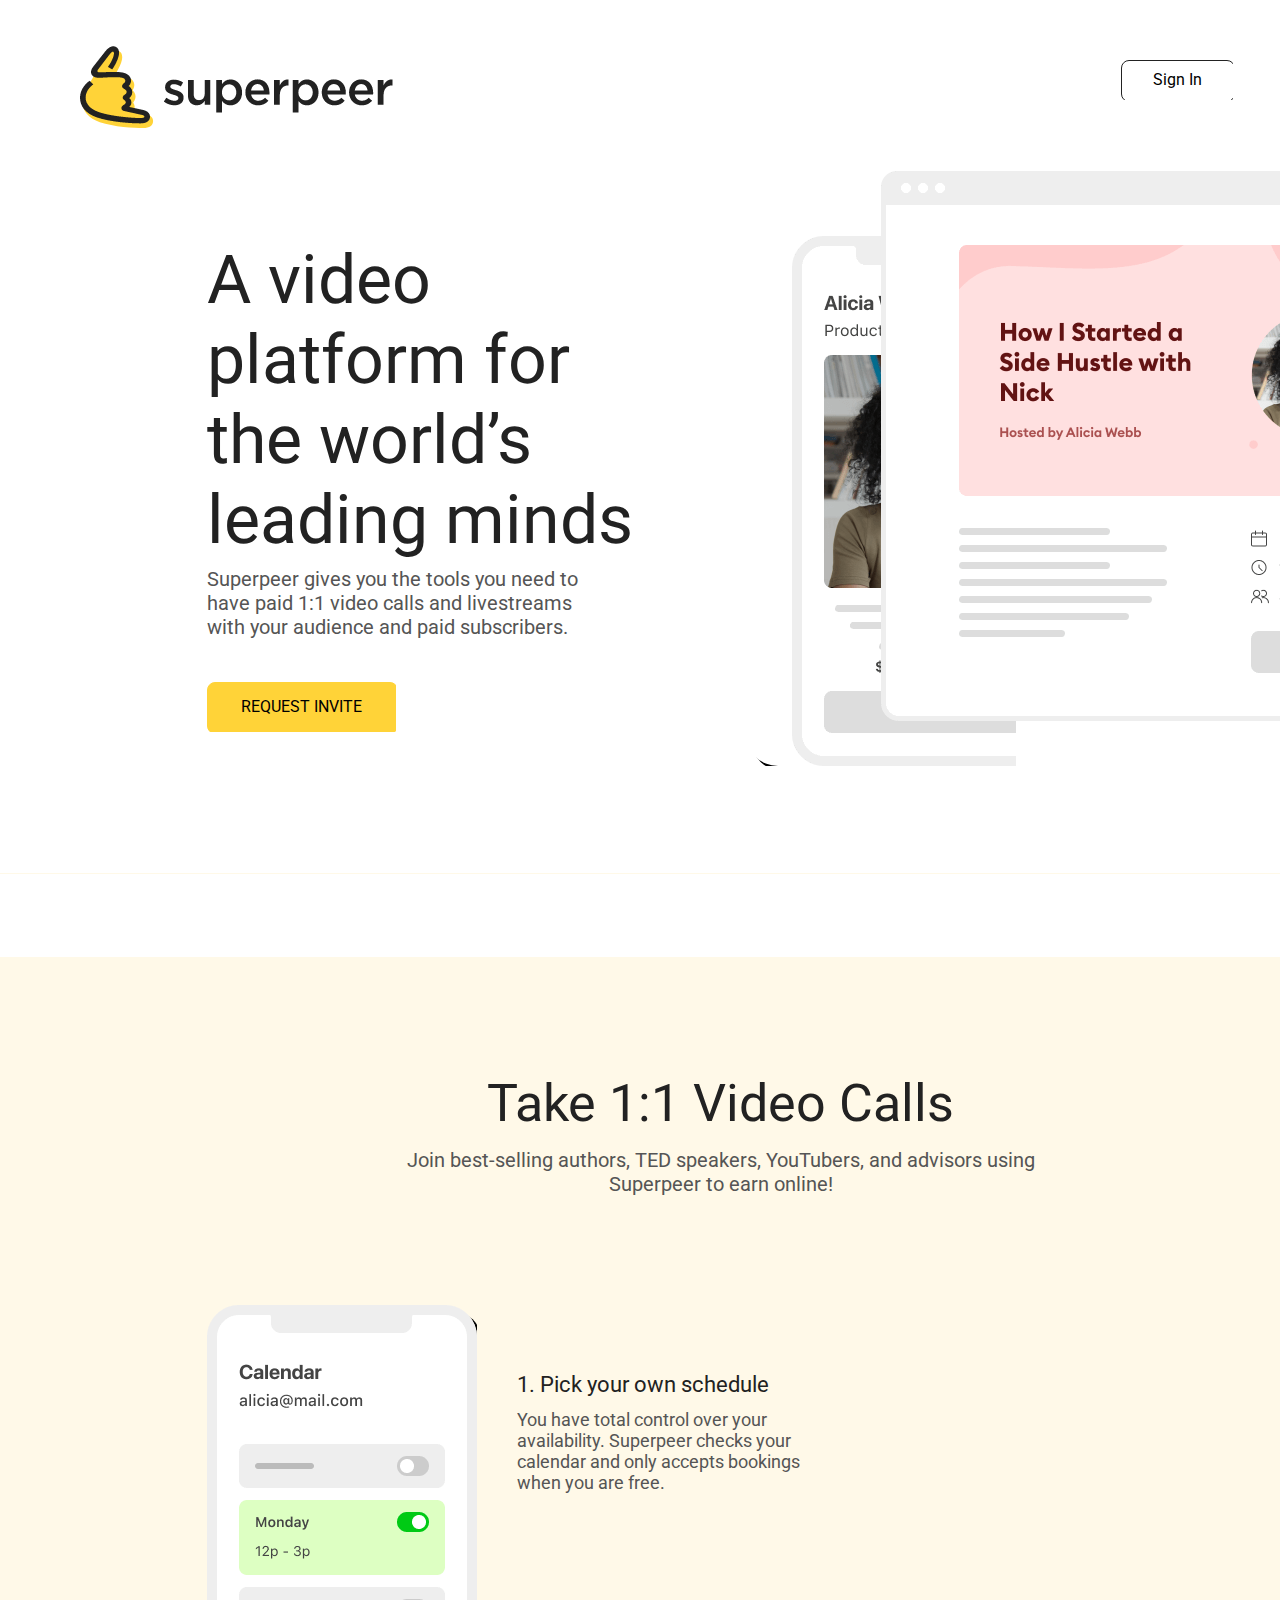
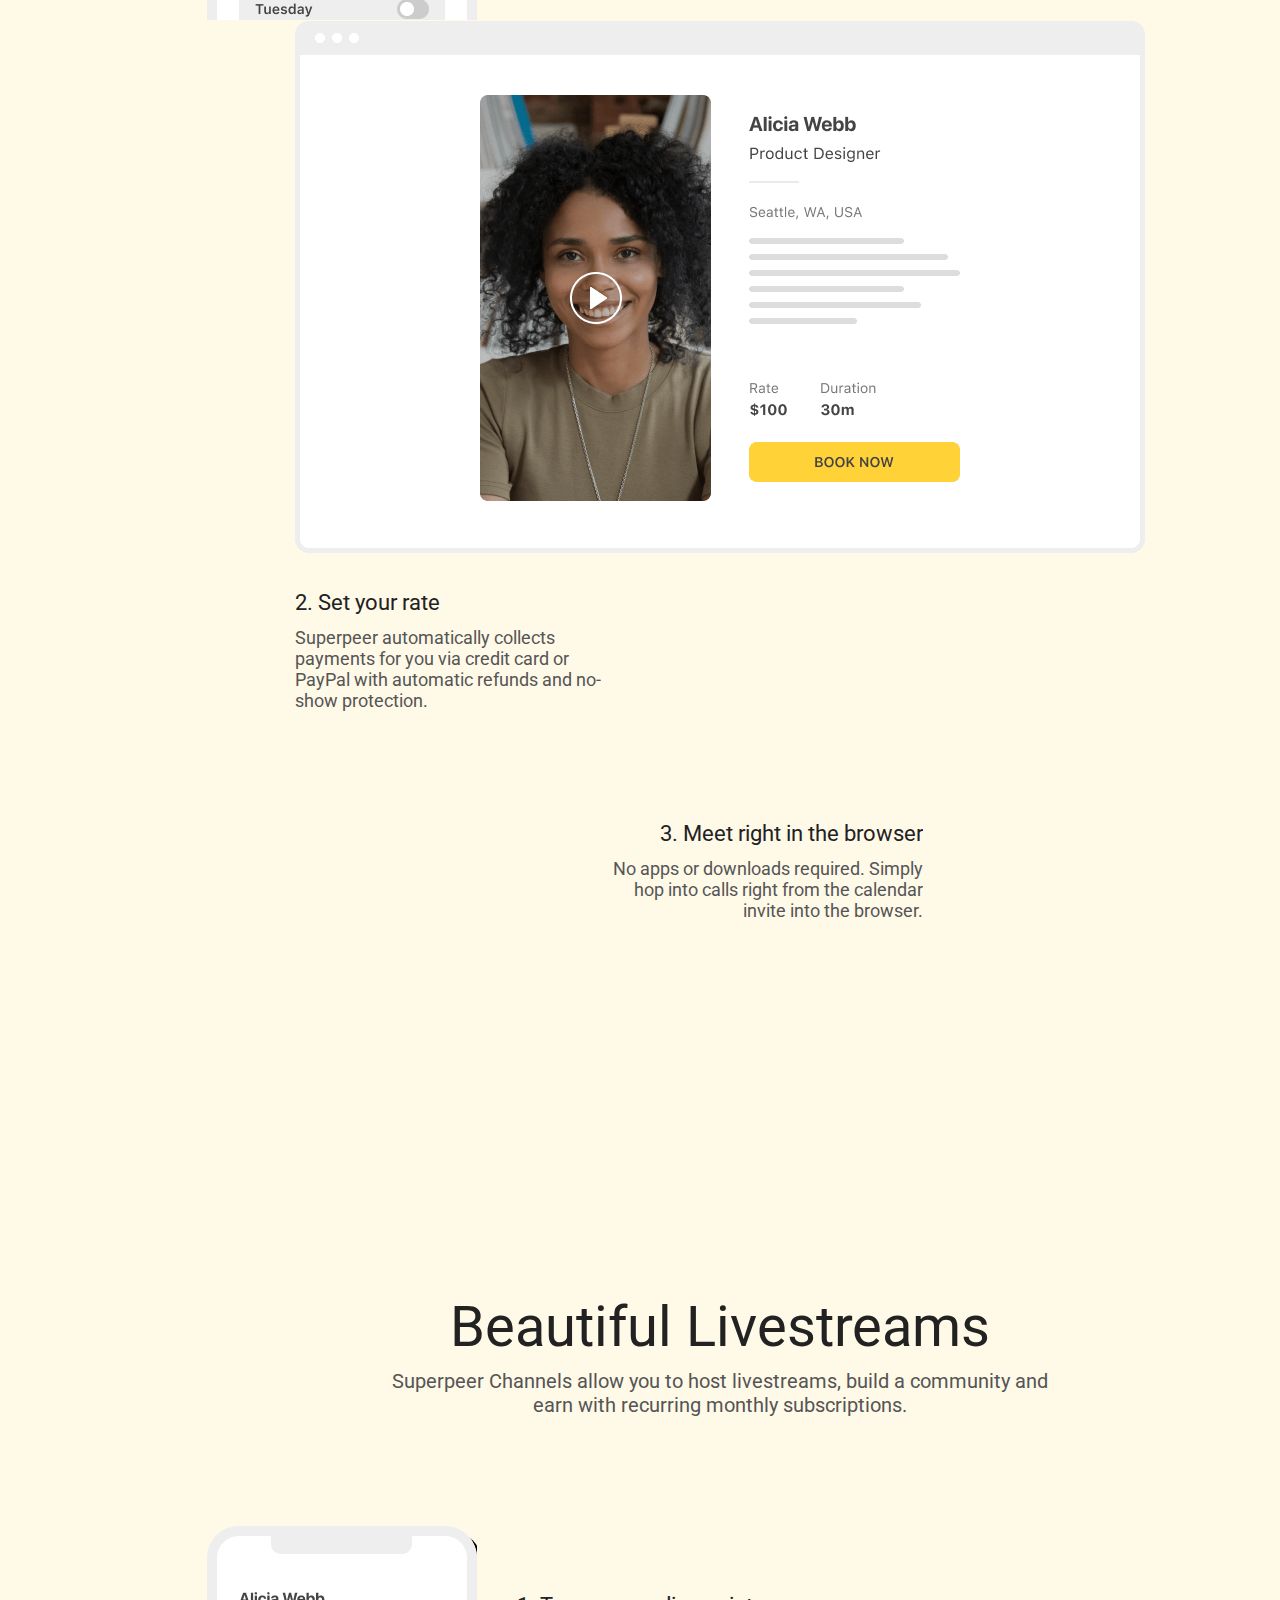
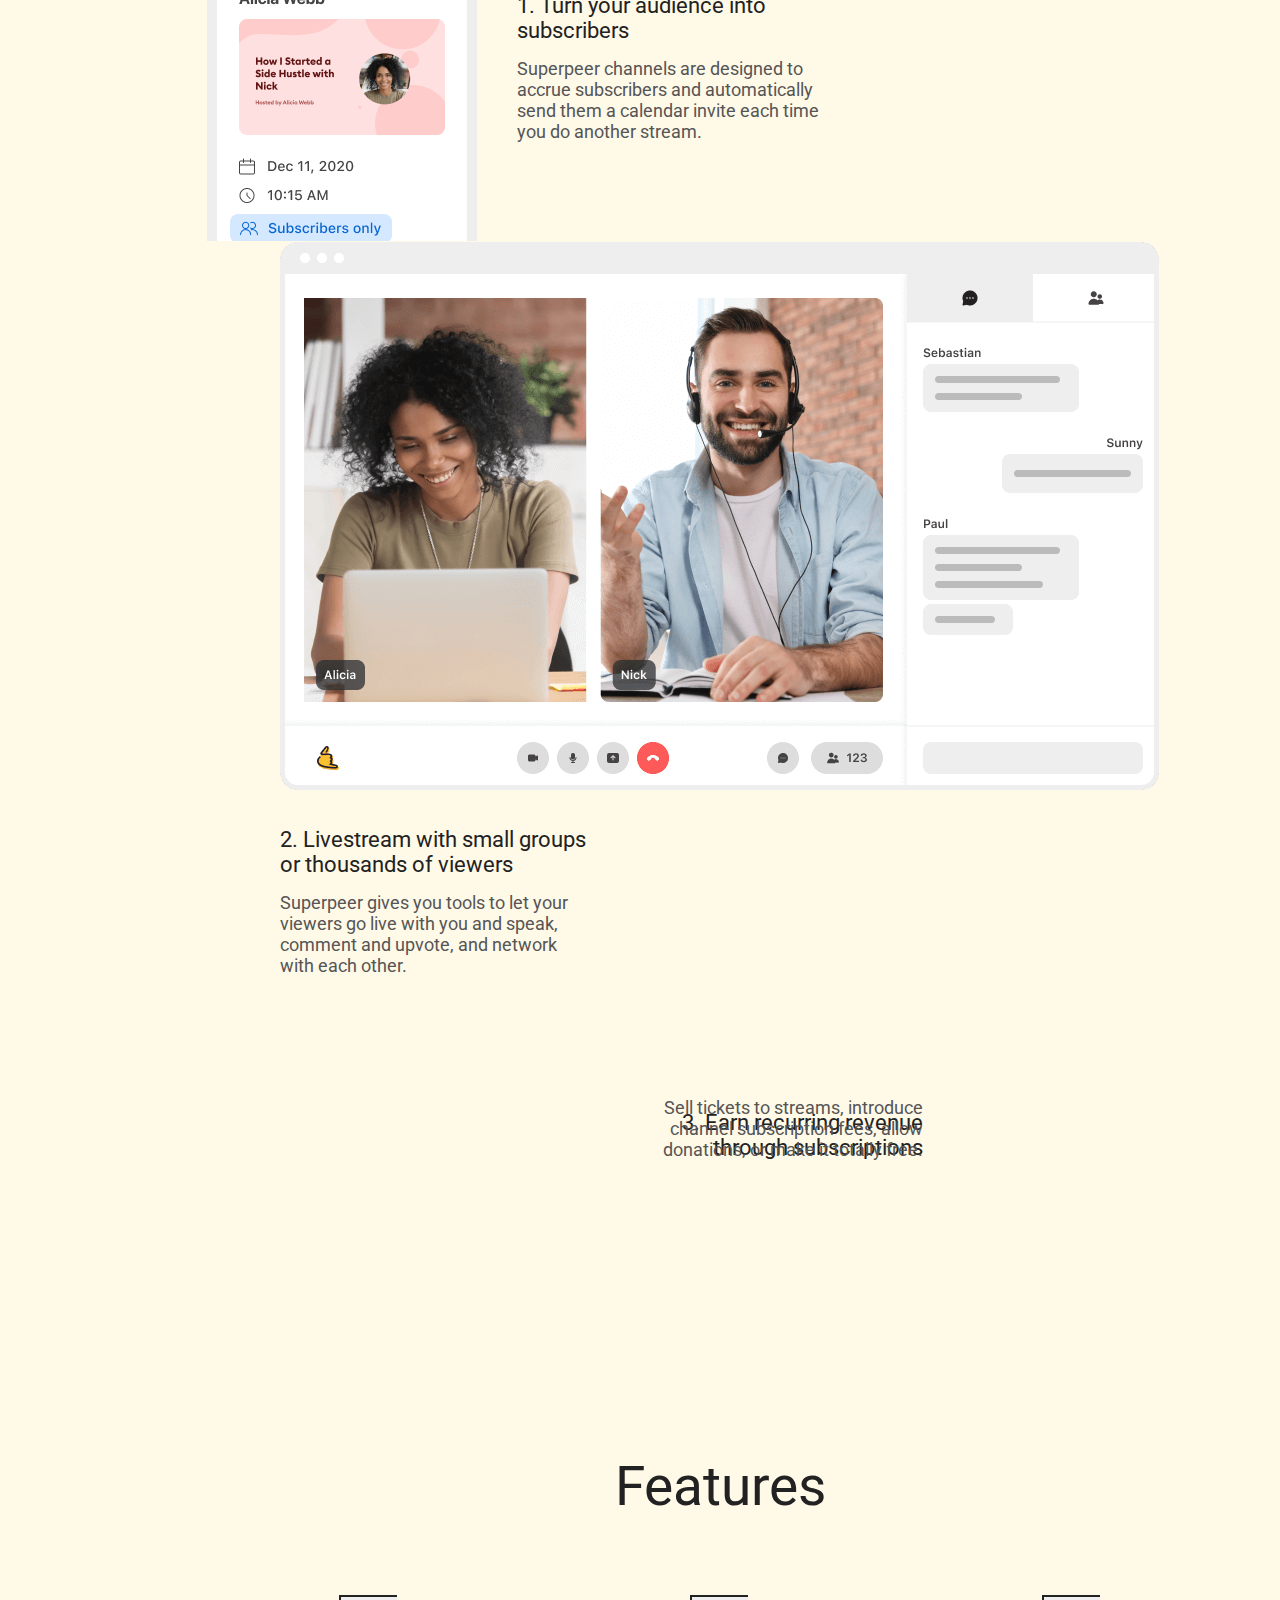
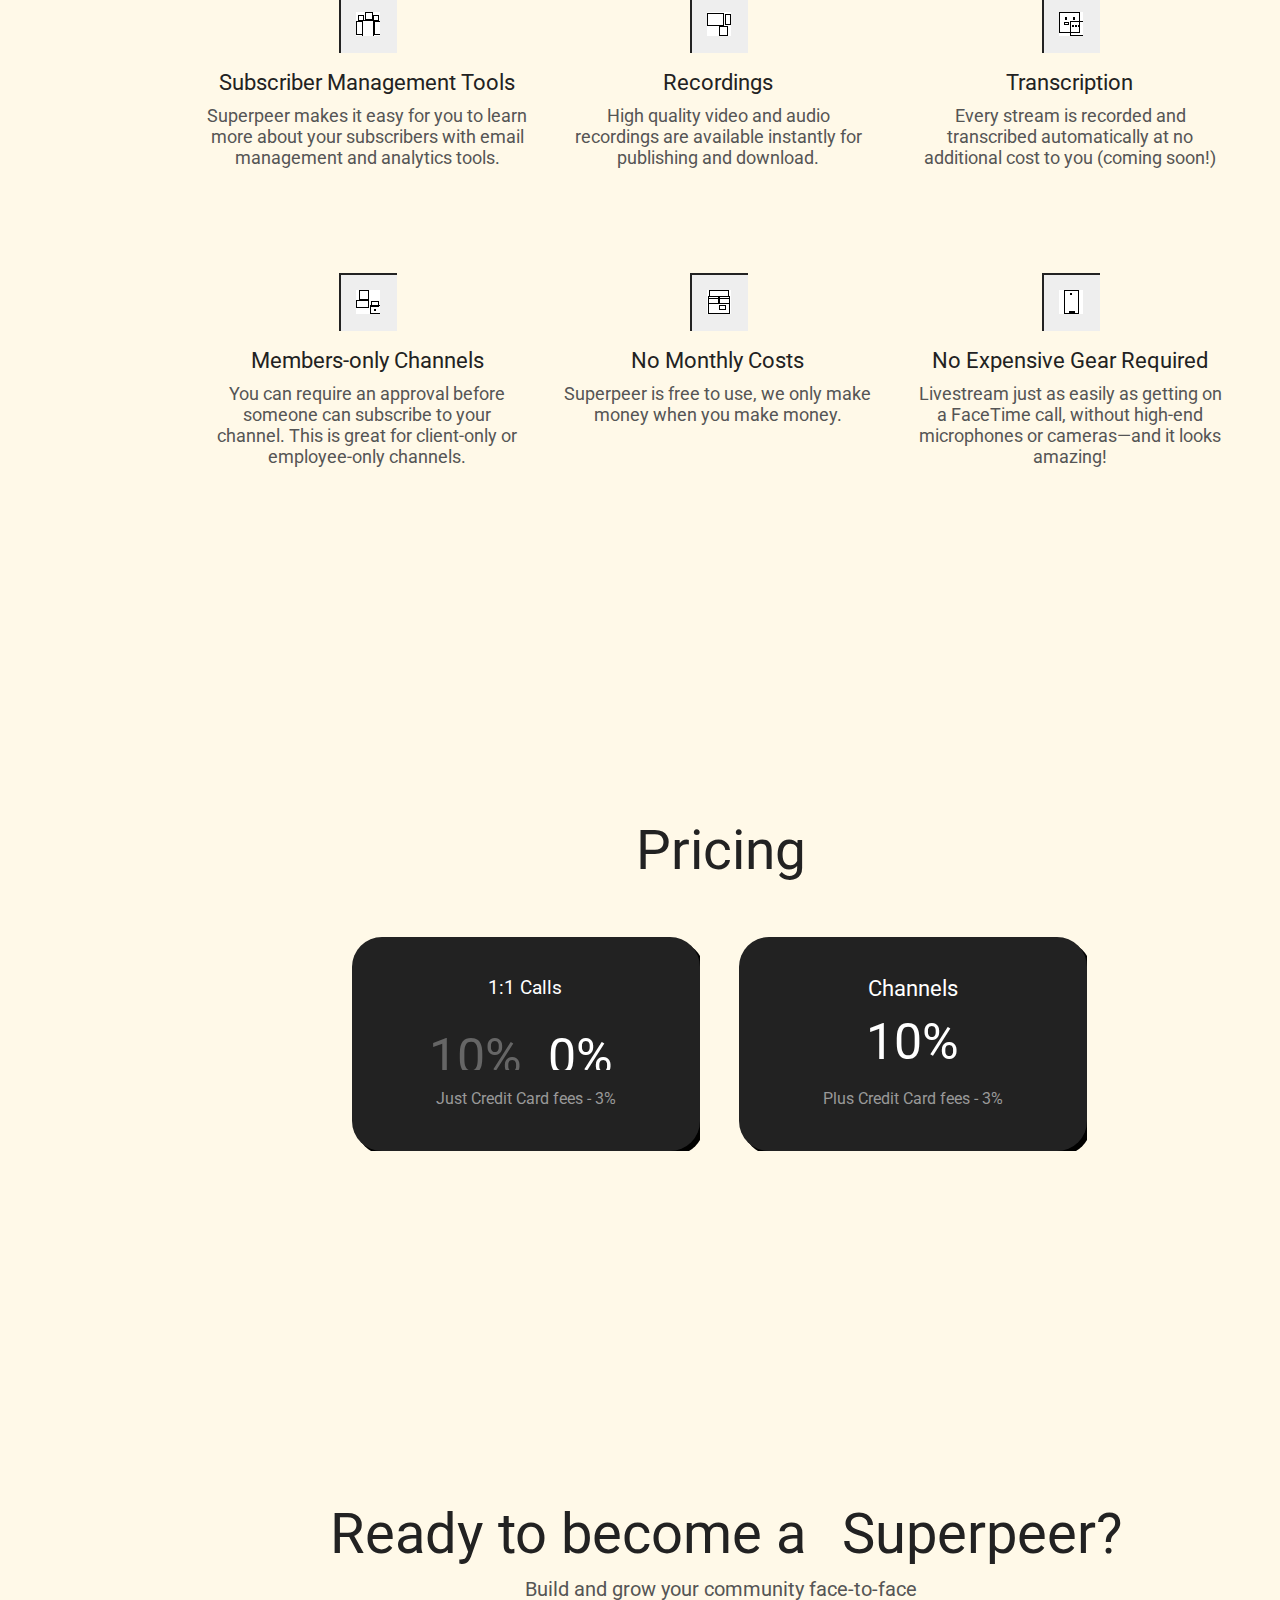
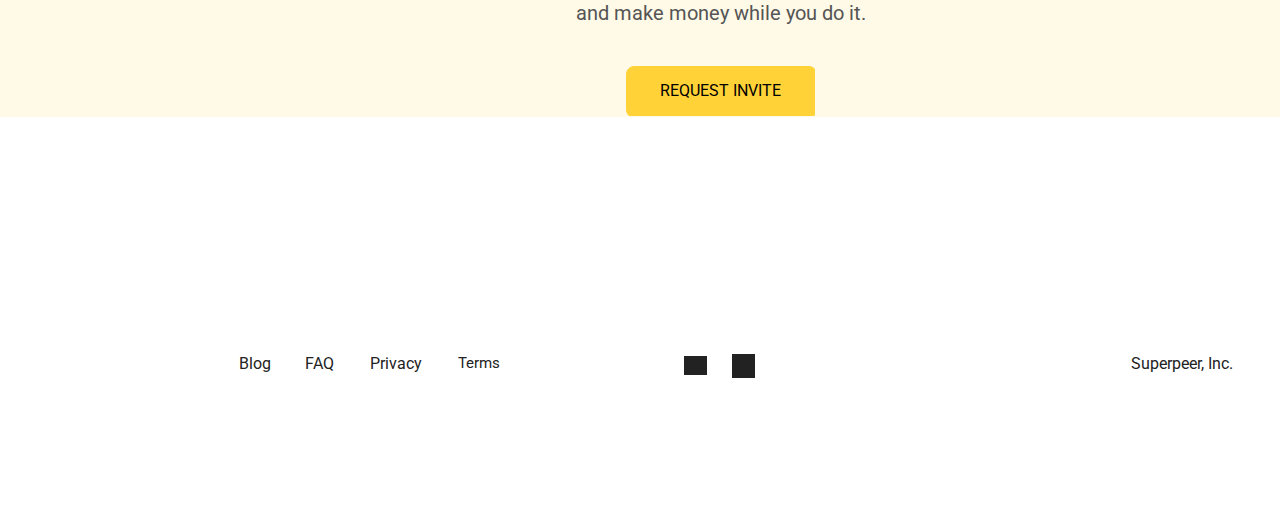
==== commit 7eac721b: "fdsgdfgdf" ====
--- a/index.html
+++ b/index.html
@@ -1,576 +1,359 @@
 <!DOCTYPE html>
 <html>
-    <head><link href="https://fonts.googleapis.com/css?family=Nunito&display=swap" rel="stylesheet" />
-    <link href="./css/main.css" rel="stylesheet" /><title>Document</title><link href="./main.css" rel="stylesheet" />
+<head>
+    <link href="https://fonts.googleapis.com/css?family=Roboto&display=swap" rel="stylesheet" />
+    <link href="css/main.css" rel="stylesheet" />
     <title>Document</title>
 </head>
-<body>
-    <div class="v1_2">
-        <div class="v1_3">
-    </div>
-    <div class="v1_18">
-        <div class="v1_19">
-        <div class="v1_20">
-        <div class="v1_21">
-        <div class="v1_22">
-       <div class="v1_23">  
-    </div>
-    <div class="v1_24">
-        <div class="v1_25">
-        <div class="v1_26">
-        <div class="v1_27">
-        <div class="v1_28">
-        <div class="v1_29">
-        <div class="v1_30">
-        <div class="v1_31">
-        </div>
-        <div class="v1_32">    
-        </div>
-        <div class="v1_33">
+ <body>
+     <div class="v2_2">
+     <div class="v2_3">
+     <div class="v2_4">
+     <div class="v2_5">
+     <div class="v2_6">
+    </div>                 
+    <div class="v2_7">
+    <div class="v2_8">
+    </div>
+        <div class="v2_9">            
+        </div>
+    </div>
+</div>
+<div class="v2_10">
+    <div class="v2_11">
 
-        </div>
-        <div class="v1_34">
-
-        </div>
-    </div>
-    <div class="v1_35">
-        <div class="v1_36">
-    </div>
-    <div class="v1_37">
-
-    </div>
-     </div>
-    </div>
-   </div>
-  </div>
- </div>
-<div class="v1_38"><span class="v1_39">Personal</span>
-    <div class="v1_40">
-        <div class="v1_41"></div><span class="v1_42">Business</span>
-    </div>
-</div>
-</div>
-   <div class="v1_43">
-    <div class="v1_44">
-        <div class="v1_45">
-
-        </div>
-        <span class="v1_46">Get app</span>
-    </div><span class="v1_47">Zenefits</span>
-    <span class="v1_48">Pricing</span>
-    <span class="v1_49">Features</span>
-</div>
-</div>
-</div>
-<div class="v1_50"
-><div class="v1_51">
-    <div class="v1_52"
-    ><div class="v1_53">
-        <div class="v1_54">
-            <div class="v1_55">
-                <div class="v1_56">
-                    <div class="v1_57">
-                    <div class="v1_58">
-                        <div class="v1_59">
-                            <div class="v1_60">
-                        </div>
-                        <div class="v1_61">
-
-                        </div>
-                        <div class="v1_62">
-                            <div class="v1_63">
-
-                            </div>
-                        </div>
-                        <div class="v1_64">
-                            <div class="v1_65">
-
-                            </div>
-                        </div>
-                        <div class="v1_66">
-                            <div class="v1_67">
-
-
-                            </div>
-                        </div>
-                    </div>
-                </div>
-            </div>
-        </div>
-    </div>
-    <div class="v1_68">
-        <div class="v1_69">
-            <div class="v1_70">
-                <div class="v1_71">
-                    <div class="v1_72">
-                        <div class="v1_73">
-                        </div>
-                        <div class="v1_74">
-                        </div>
-                        <div class="v1_75">
-                        </div>
-                        <div class="v1_76">
-                        </div><div class="v1_77">
-                        </div>
-                        <div class="v1_78">
-                        </div>
-                        <div class="v1_79">
-
-                        </div>
-                        <div class="v1_80">
-                        </div>
-                        <div class="v1_81">
-                        </div>
-                        <div class="v1_82">
-                        </div>
-                        <div class="v1_83">
-                        </div>
-                    </div>
-                </div>
-            </div>
-        </div>
-    </div>
-</div>
-<span class="v1_84">In every beginning, there is chaos.</span>
-<span class="v1_85">Peaceful shopping.</span>
-<span class="v1_86">Mindful money.</span>
-<span class="v1_87">See how we can help with making your shopping experience and money management more ZEN.</span>
-<div class="v1_324">
-    <div class="v1_334">
-        <div class="v1_329">
-            <div class="v1_330">
-                <div class="v1_331">
-                </div>
-                <div class="v1_332">
-                </div>
-            </div>
-            <div class="v1_333">
-
-            </div>
-        </div>
-    </div>
-</div>
-</div>
-<div class="v1_88">
-
-</div>
-</div>
-<div class="v1_89">
-    <div class="v1_90">
-
-    </div>
-    <div class="v1_91">
-        <span class="v1_92">1-year warranty boost</span>
-        <span class="v1_93">ZEN cards have a very neat feature that will help you whenever your electronic devices start failing after the standard warranty ends, which is pretty common.</span><span class="v1_94">When you buy any electronics with your ZEN shopping Mastercard®, their warranty gets extended by one year. How does it work? It simply does. Automatically.</span>
-        <span class="v1_95">®</span>
-    </div>
-</div>
-</div>
-<div class="v1_97">
-    <div class="v1_98">
-
-    </div>
-    <div class="v1_99">
-        <span class="v1_100">ZEN Care</span>
-        <span class="v1_101">Shopping online is usually a delightful experience. Until it's not.</span>
-        <div class="v1_102">
-            <span class="v1_103">Until something you buy, proves to be faulty, missing or a totally wrong item, you’re in for long product return procedures.</span>
-        </div>
-        <div class="v1_105">
-        </div>
-    </div>
-    <span class="v1_323">But, here comes ZEN Care: a free, built-in shopping protection. You can rest assured we’ll handle all of the transaction-related problems faster and with higher success rates. Where lone consumers can be ignored or dumped by dishonest merchants, ZEN doesn't get discouraged. ZEN persists.</span>
-</div>
-</div>
-<div class="v1_110">
-    <div class="v1_111">
-        <div class="v1_112">
-            <div class="v1_113">
-            </div>
-            <span class="v1_114">Show more partners</span>
-        </div>
-        <div class="v1_115">
-            <div class="v1_116">
-                <div class="v1_117">
-                    <div class="v1_118">
-                        <div class="v1_119">
-                            <div class="v1_120">
-                                <div class="v1_121">
-                                    <div class="v1_122">
-
-                                    </div>
-                                </div>
-                            </div>
-                        </div>
-                    </div>
-                </div>
-            </div>
-            <div class="v1_123">
-                <div class="v1_124">
-                    <div class="v1_125">
-                        <div class="v1_126">
-                            <div class="v1_127">
-                                <div class="v1_128">
-                                </div>
-                            </div>
-                        </div>
-                    </div>
-                </div>
-            </div>
-            <div class="v1_129">
-                <div class="v1_130">
-                    <div class="v1_131">
-                        <div class="v1_132">
-                            <div class="v1_133">
-                                <div class="v1_134">
-                                </div>
-                            </div>
-                        </div>
-                    </div>
-                </div>
-            </div>
-            <div class="v1_135">
-                <div class="v1_136">
-                    <div class="v1_137">
-                        <div class="v1_138">
-                            <div class="v1_139">
-                                <div class="v1_140">
-                                    <div class="v1_141">
-                                    </div>
-                                    <div class="v1_142">
-                                        <div class="v1_143">
-                                        </div>
-                                    </div>
-                                    <div class="v1_144">
-
-                                    </div>
-                                </div>
-                            </div>
-                        </div>
-                    </div>
-                </div>
-            </div>
-            <div class="v1_145">
-                <div class="v1_146">
-                    <div class="v1_147">
-                        <div class="v1_148">
-                            <div class="v1_149">
-                                <div class="v1_150">
-                                    <div class="v1_151">
-                                    </div>
-                                    <div class="v1_152">
-                                        <div class="v1_153">
-                                        </div>
-                                        <div class="v1_154">
-                                        </div>
-                                        <div class="v1_155">
-
-                                        </div>
-                                        <div class="v1_156">
-
-                                        </div>
-                                    </div>
-                                </div>
-                            </div>
-                        </div>
-                    </div>
-                </div>
-            </div>
-            <div class="v1_157">
-                <div class="v1_158">
-                    <div class="v1_159">
-                        <div class="v1_160">
-                            <div class="v1_161">
-                                <div class="v1_162">
-                                    <div class="v1_163">                                
-                                    </div>
-                                </div>
-                            </div>
-                        </div>
-                    </div>
-                </div>
-            </div>
-            <div class="v1_164">
-                <div class="v1_165">
-                    <div class="v1_166">
-                        <div class="v1_167">
-                            <div class="v1_168">
-                                <div class="v1_169">
-                                    <div class="v1_170">                                     
-                                    </div>
-                                    <div class="v1_171">
-                                        <div class="v1_172">                                           
-                                        </div>
-                                        <div class="v1_173">
-                                        </div>
-                                        <div class="v1_174">
-                                            <div class="v1_175">                                                
-                                            </div>
-                                        </div>
-                                        <div class="v1_176">                                            
-                                        </div>
-                                        <div class="v1_177">    
-                                        </div>
-                                        <div class="v1_178">                                            
-                                        </div>
-                                    </div>
-                                </div>
-                            </div>
-                        </div>
-                    </div>
-                </div>
-            </div>
-            <div class="v1_179">
-                <div class="v1_180">
-                    <div class="v1_181">
-                        <div class="v1_182">
-                            <div class="v1_183">
-                                <div class="v1_184">                                   
-                                </div>
-                                <div class="v1_185">                                    
-                                </div>
-                            </div>
-                        </div>
-                    </div>
-                </div>
-            </div>
-        </div>
-    </div>
-    <div class="v1_186">
-        <span class="v1_187">and cashback!</span>
-        <span class="v1_188">It saves a little bit of money while you’re shopping, but in many cases it takes ages to get anything out of it. We gave it a thought and made cashback way more friendly. Up to 14% of what you spend using ZEN Mastercard ® will materialize on your account right after the purchase. It's like you haggled some cash, despite you didn't have to. Just don't forget to use in-app cashback link.</span>
-    </div>
-</div>
-<div class="v1_191">
-    <div class="v1_192">
-        <div class="v1_193">
-            <div class="v1_194">
-                <div class="v1_195">
-                    <div class="v1_196">
-                        <div class="v1_197">
-                            <div class="v1_198">
-                                <div class="v1_199">                                   
-                                </div>
-                                <div class="v1_200">                                    
-                                </div>
-                                <div class="v1_201">                                    
-                                </div>
-                            </div>
-                        </div>
-                    </div>
-                </div>
-            </div>
-            <div class="v1_202">
-                <div class="v1_203">
-                    <div class="v1_204">
-                        <div class="v1_205">
-                            <div class="v1_206">
-                                <div class="v1_207">
-                                    <div class="v1_208">                                        
-                                    </div>
-                                    <div class="v1_209">                                        
-                                    </div>
-                                </div>
-                                <div class="v1_210">
-                                    <div class="v1_211">
-                                        <div class="v1_212">                                           
-                                        </div>
-                                    </div>
-                                    <div class="v1_213">
-                                        <div class="v1_214">                                            
-                                        </div>
-                                        <div class="v1_215">                                            
-                                        </div>
-                                        <div class="v1_216">                                            
-                                        </div>
-                                        <div class="v1_217">                                            
-                                        </div>
-                                    </div>
-                                </div>
-                            </div>
-                        </div>
-                    </div>
-                </div>
-            </div>
-        </div>
-        <span class="v1_218">ZEN shopping Mastercard</span>
-        <span class="v1_219">®</span>
-        <span class="v1_220">You shouldn’t be bound to use one card at a time, especially when it has so many benefits! With ZEN, you can manage your shopping and finances with both physical and virtual cards. It’s convenient, streamlined, and works like a charm. You can have a shopping card, a subscription card, and whatever other cards that make sense to you.</span>
-    </div>
-    <div class="v1_221">        
-    </div>
-</div>
-</div>
-<div class="v1_222">
-    <div class="v1_223">        
-    </div>
-    <div class="v1_224">
-        <span class="v1_225">Shopping with no fees</span>
-        <span class="v1_226">Online shopping is flawed with all kind of fees. Currency exchange fees, processing fees and even fees for having multiple fees. Getting rid of them became our hobby. Same goes for ATM withdrawal fees.</span>
-        <div class="v1_227">
-            <span class="v1_228">Enjoy your money globally. Every uncut part of it. Keep reading. ZEN goes beyond shopping with a fully functional account.</span>
-        </div>
-    </div>
-</div>
-</div>
-<div class="v1_231">
-    <div class="v1_232">        
-    </div>
-    <div class="v1_233">
-        <span class="v1_234">One app, one account, many currencies</span>
-        <span class="v1_237">ZEN Mastercard® was made for spending money. ZEN account is here to store and manage it peacefully, from the inside of your pocket.</span>
-        <span class="v1_238">You can use it just like a regular account, as it has its own IBAN and works just the way any bank account would — but better. Store up to 30 currencies and transfer them easily in many ways.</span>
-    </div>
-</div>
-</div>
-<div class="v1_239">
-    <div class="v1_240">
-        <div class="v1_241">
-            <div class="v1_242">
-                <div class="v1_243">
-                    <div class="v1_244">
-                        <div class="v1_245">
-                            <div class="v1_246">
-                                <div class="v1_247">                                    
-                                </div>
-                                <div class="v1_248">                       
-                                </div>
-                                <div class="v1_249">
-                                    <div class="v1_250">
-                                    </div>
-                                </div>
-                                <div class="v1_251">
-                                    <div class="v1_252">
-                                    </div>
-                                </div>
-                                <div class="v1_253">
-                                    <div class="v1_254">                                       
-                                    </div>
-                                </div>
-                            </div>
-                        </div>
-                    </div>
-                </div>
-            </div>
-            <div class="v1_255">
-                <div class="v1_256">
-                    <div class="v1_257">
-                        <div class="v1_258">
-                            <div class="v1_259">
-                                <div class="v1_260">                                    
-                                </div>
-                                <div class="v1_261">                                    
-                                </div>
-                                <div class="v1_262">                                    
-                                </div>
-                                <div class="v1_263">                                    
-                                </div>
-                                <div class="v1_264">
-                                </div>
-                                <div class="v1_265">
-                                </div>
-                                <div class="v1_266">
-                                </div>
-                                <div class="v1_267">
-                                </div>
-                                <div class="v1_268">
-                                </div>
-                                <div class="v1_269">             
-                                </div>
-                                <div class="v1_270">
-                                </div>
-                            </div>
-                        </div>
-                    </div>
-                </div>
-            </div>
-        </div>
-        <span class="v1_271">Quick and easy account creation</span>
-        <span class="v1_272">Now, you might be thinking that it’s just like any other account creation… Long, tiresome and full of endless blanks to fill in. Well, it’s not.</span>
-        <span class="v1_273">We have designed the whole process to make it the simplest and the shortest one ever conceived for a personal account. Download the app and see for yourself!</span>
-    </div>
-    <div class="v1_274">        
-    </div>
-</div>
-</div>
-<div class="v1_275">
-    <div class="v1_276">
-        <div class="v1_277">
-            <div class="v1_278">
-                <div class="v1_279">                    
-                </div>
-                <div class="v1_280">
-                    <div class="v1_281">
-                        <div class="v1_282">                            
-                        </div>
-                    </div>
-                </div>
-            </div>
-            <span class="v1_283">Follow us</span>
-        </div>
-        <div class="v1_284">
-            <span class="v1_285">Learn</span>
-            <span class="v1_286">Help center</span>
-            <span class="v1_287">Join ZEN team</span>
-            <span class="v1_288">Privacy Policy</span>
-            <span class="v1_289">Cookies</span>
-            <span class="v1_290">Terms of use</span>
-        </div>
-        <div class="v1_291">
-            <span class="v1_292">Discover</span>
-            <span class="v1_293">For developers</span>
-            <span class="v1_294">Apple Pay</span>
-            <span class="v1_295">Google Pay</span>
-        </div>
-        <div class="v1_296">
-            <span class="v1_297">Offer</span>
-            <span class="v1_298">Business</span>
-            <span class="v1_299">Personal</span>
-        </div>
-        <div class="v1_300">
-            <span class="v1_301">Language</span>
-            <span class="v1_302">English</span>
-            <span class="v1_303">Polish</span>
-        </div>
-        <div class="v1_304">
-            <span class="v1_305">Contact</span>
-            <span class="v1_306">hello@zen.com</span>
-        </div>
-    </div>
-    <div class="v1_307">
-        <div class="v1_308">
-            <div class="v1_309">
-                <div class="v1_310">
-                    <div class="v1_311">
-                        <div class="v1_312">
-                            <div class="v1_313">                                
-                            </div>
-                            <div class="v1_314">
-                            </div>
-                        </div>
-                    </div>
-                </div>
-            </div>
-        </div>
-        <div class="v1_315">
-            <div class="v1_316">
-                <div class="v1_317">
-                    <div class="v1_318">
-                        <div class="v1_319">
-                            <div class="v1_320">
-                                <div class="v1_321">                                    
-                                </div>
-                            </div>
-                        </div>
-                    </div>
-                </div>
-            </div>
-            <span class="v1_322">ZEN.COM is a licensed financial institution under the supervision of the Central Bank of Lithuania approved by European Banking Authority for 31 countries. Registration number of the company 304749651, VAT ID LT100011714916. License of electronic money institutions number LB000457. Share capital 2.185.000,00 EUR. Company address: Mėsinių g. 5, LT-01133, Vilnius, Lithuania. Sales Office: ul. Emilii Plater 53, 00-113 Warsaw, Poland.</span>
-        </div>
-    </div>
-    <div class="v1_4">        
-    </div>
-</div>
-</div>
-</body>
-    </html>+    </div>
+    <span class="v2_12">Sign In</span>
+</div>
+</div>
+<div class="v2_13">
+    <div class="v3_7">    
+    </div>
+    <div class="v3_3">
+    </div>
+    <div class="v3_0">        
+    </div>
+    <div class="v2_14">
+        <div class="v2_15">
+            <div class="v2_16">
+                <div class="v2_17">
+                    <div class="v2_18">
+                        <div class="v2_19">                            
+                        </div>
+                            <span class="v2_20">REQUEST INVITE</span>
+                        </div>
+                        <span class="v2_21">Superpeer gives you the tools you need to have paid 1:1 video calls and livestreams with your audience and paid subscribers.</span>
+                    </div>
+                    <span class="v2_22">A video platform for the world’s leading minds</span>
+                </div>
+                <div class="v2_23">
+                    <div class="v2_24">
+                        <div class="v2_25"> 
+                        </div>
+                        <div class="v2_26">
+                        </div>
+                    </div>
+                    <div class="v2_27">
+                        <div class="v2_28">
+                        </div>
+                        <div class="v2_29">
+                        </div>
+                    </div>
+                </div>
+            </div>
+            <div class="v2_30">
+                <div class="v2_31">                    
+                </div>
+            </div>
+        </div>
+        <div class="v2_32">
+            <div class="v2_33">
+                <div class="v2_34">
+                    <div class="v2_35">
+                        <div class="v2_36">             
+                        </div>
+                        <div class="v2_37">
+                        </div>
+                    </div>
+                    <div class="v2_38">
+                        <span class="v2_39">1. Pick your own schedule</span>
+                        <span class="v2_40">You have total control over your availability. Superpeer checks your calendar and only accepts bookings when you are free.</span>
+                    </div>
+                </div>
+                <div class="v2_41">
+                    <div class="v2_42">
+                        <div class="v2_43">                            
+                        </div>
+                        <div class="v2_44">
+                        </div>
+                    </div>
+                    <div class="v2_45">
+                        <span class="v2_46">2. Set your rate</span>
+                        <span class="v2_47">Superpeer automatically collects payments for you via credit card or PayPal with automatic refunds and no-show protection.</span>
+                    </div>
+                </div>
+                <div class="v2_48">
+                    <div class="v2_49">
+                        <div class="v2_50">                            
+                        </div>
+                        <div class="v2_51">                            
+                        </div>
+                    </div>
+                    <div class="v2_52">
+                        <span class="v2_53">3. Meet right in the browser</span>
+                        <span class="v2_54">No apps or downloads required. Simply hop into calls right from the calendar invite into the browser.</span>
+                    </div>
+                </div>
+            </div>
+            <div class="v2_55">
+                <span class="v2_56">Take 1:1 Video Calls</span>
+                <span class="v2_57">Join best-selling authors, TED speakers, YouTubers, and advisors using Superpeer to earn online!</span>
+            </div>
+        </div>
+        <div class="v2_58">
+            <div class="v2_59">
+                <div class="v2_60">
+                    <div class="v2_61">
+                        <div class="v2_62">                            
+                        </div>
+                        <div class="v2_63">                            
+                        </div>
+                    </div>
+                    <div class="v2_64">
+                        <span class="v2_65">1. Turn your audience into subscribers</span>
+                        <span class="v2_66">Superpeer channels are designed to accrue subscribers and automatically send them a calendar invite each time you do another stream.</span>
+                    </div>
+                </div>
+                <div class="v2_67">
+                    <div class="v2_68">
+                        <div class="v2_69">                            
+                        </div>
+                        <div class="v2_70">                            
+                        </div>
+                    </div>
+                    <div class="v2_71">
+                        <span class="v2_72">2. Livestream with small groups or thousands of viewers</span>
+                        <span class="v2_73">Superpeer gives you tools to let your viewers go live with you and speak, comment and upvote, and network with each other.</span>
+                    </div>
+                </div>
+                <div class="v2_74">
+                    <div class="v2_75">
+                        <div class="v2_76">                            
+                        </div>
+                        <div class="v2_77">                            
+                        </div>
+                    </div>
+                    <div class="v2_78">
+                        <span class="v2_79">3. Earn recurring revenue through subscriptions</span>
+                        <span class="v2_80">Sell tickets to streams, introduce channel subscription fees, allow donations, or make it totally free.</span>
+                    </div>
+                </div>
+            </div>
+            <div class="v2_81">
+                <span class="v2_82">Beautiful Livestreams</span>
+                <span class="v2_83">Superpeer Channels allow you to host livestreams, build a community and earn with recurring monthly subscriptions.</span>
+            </div>
+        </div>
+        <div class="v2_84">
+            <div class="v2_85">
+                <div class="v2_86">
+                    <div class="v2_87">
+                        <div class="v2_88">                            
+                        </div>
+                        <div class="v2_89">
+                            <div class="v2_90">                                
+                            </div>
+                            <div class="v2_91">                                
+                            </div>
+                            <div class="v2_92">                                
+                            </div>
+                            <div class="v2_93">                                
+                            </div>
+                            <div class="v2_94">                                
+                            </div>
+                            <div class="v2_95">                                
+                            </div>
+                        </div>
+                    </div>
+                    <div class="v2_96">
+                        <span class="v2_97">Subscriber Management Tools</span>
+                        <span class="v2_98">Superpeer makes it easy for you to learn more about your subscribers with email management and analytics tools.</span>
+                    </div>
+                </div>
+                <div class="v2_99">
+                    <div class="v2_100">
+                        <div class="v2_101">
+                        </div>
+                        <div class="v2_102">
+                            <div class="v2_103">
+                            </div>
+                            <div class="v2_104">
+                            </div>
+                            <div class="v2_105">
+                            </div>
+                        </div>
+                    </div>
+                    <div class="v2_106">
+                        <span class="v2_107">Recordings</span>
+                        <span class="v2_108">High quality video and audio recordings are available instantly for publishing and download.</span>
+                    </div>
+                </div>
+                <div class="v2_109">
+                    <div class="v2_110">
+                        <div class="v2_111">                           
+                        </div>
+                        <div class="v2_112">
+                            <div class="v2_113">                                
+                            </div>
+                            <div class="v2_114">                                
+                            </div>
+                            <div class="v2_115">
+                            </div>
+                            <div class="v2_116">                               
+                            </div>
+                            <div class="v2_117">                                
+                            </div>
+                            <div class="v2_118">                               
+                            </div>
+                            <div class="v2_119">                                
+                            </div>
+                            <div class="v2_120">
+                            </div>
+                        </div>
+                    </div>
+                    <div class="v2_121">
+                        <span class="v2_122">Transcription</span>
+                        <span class="v2_123">Every stream is recorded and transcribed automatically at no additional cost to you (coming soon!)</span>
+                    </div>
+                </div>
+                <div class="v2_124">
+                    <div class="v2_125">
+                        <div class="v2_126">                            
+                        </div>
+                        <div class="v2_127">
+                            <div class="v2_128">                                
+                            </div>
+                            <div class="v2_129">                                
+                            </div>
+                            <div class="v2_130">                                
+                            </div>
+                            <div class="v2_131">                                
+                            </div>
+                            <div class="v2_132">                                
+                            </div>
+                        </div>
+                    </div>
+                    <div class="v2_133">
+                        <span class="v2_134">Members-only Channels</span>
+                        <span class="v2_135">You can require an approval before someone can subscribe to your channel. This is great for client-only or employee-only channels.</span>
+                    </div>
+                </div>
+                <div class="v2_136">
+                    <div class="v2_137">
+                        <div class="v2_138">                            
+                        </div>
+                        <div class="v2_139">
+                            <div class="v2_140">                                
+                            </div>
+                            <div class="v2_141">                                
+                            </div>
+                            <div class="v2_142">                                
+                            </div>
+                            <div class="v2_143">
+                            </div>
+                            <div class="v2_144">                                
+                            </div>
+                        </div>
+                    </div>
+                    <div class="v2_145">
+                        <span class="v2_146">No Monthly Costs</span>
+                        <span class="v2_147">Superpeer is free to use, we only make money when you make money.</span>
+                    </div>
+                </div>
+                <div class="v2_148">
+                    <div class="v2_149">
+                        <div class="v2_150">                            
+                        </div>
+                        <div class="v2_151">
+                            <div class="v2_152">                                
+                            </div>
+                            <div class="v2_153">      
+                    </div>
+                    <div class="v2_154">                        
+                    </div>
+                </div>
+            </div>
+            <div class="v2_155">
+                <span class="v2_156">No Expensive Gear Required</span>
+                <span class="v2_157">Livestream just as easily as getting on a FaceTime call, without high-end microphones or cameras—and it looks amazing!</span>
+            </div>
+        </div>
+    </div>
+    <span class="v2_158">Features</span>
+</div>
+<div class="v2_159">
+    <div class="v2_160">
+        <div class="v2_161">
+            <div class="v2_162">                
+            </div>
+            <span class="v2_163">1:1 Calls</span>
+            <div class="v2_164">
+                <span class="v2_165">0%</span>
+                <span class="v2_166">10%</span>
+            </div>
+            <span class="v2_167">Just Credit Card fees - 3%</span>
+        </div>
+        <div class="v2_168">
+            <div class="v2_169">                
+            </div>
+            <span class="v2_170">Channels</span>
+            <span class="v2_171">Plus Credit Card fees - 3%</span>
+            <span class="v2_172">10%</span>
+        </div>
+    </div>
+    <span class="v2_173">Pricing</span>
+</div>
+<div class="v2_174">
+    <div class="v2_175">
+        <div class="v2_176">
+            <div class="v2_177">                
+            </div>
+            <span class="v2_178">REQUEST INVITE</span>
+        </div>
+        <span class="v2_179">Build and grow your community face-to-face and make money while you do it.</span>
+    </div>
+    <span class="v2_180">Ready to become a</span>
+    <span class="v2_181">Superpeer?</span>
+</div>
+</div>
+<div class="v2_182">
+    <div class="v2_183">
+        <div class="v2_184">
+            <div class="v2_185">
+                <div class="v2_186">                    
+                </div>
+            </div>
+        </div>
+        <div class="v2_187">
+            <div class="v2_188">
+                <div class="v2_189">                   
+                </div>
+            </div>
+        </div>
+    </div>
+    <div class="v2_190">
+        <span class="v2_191">Blog</span>
+        <span class="v2_192">FAQ</span>
+        <span class="v2_193">Privacy</span>
+        <span class="v2_194">Terms</span>
+    </div>
+    <span class="v2_195">Superpeer, Inc.</span>
+</div>
+<div class="v3_8">    
+</div>
+</div>
+<div class="v2_196">    
+</div>
+</div>
+      </body>
+          </html>--- a/css/main.css
+++ b/css/main.css
@@ -1,15 +1,11 @@
-.html{
-  display: flex;
-  justify-content: center;
-}
 * {
   overflow-x: hidden;
   padding: 0px !important;
   margin: 0px !important;
 }
-.v1_2 {
+.v2_2 {
   width: 100%;
-  height: 5985px;
+  height: 6907px;
   background: rgba(255,255,255,1);
   opacity: 1;
   position: absolute;
@@ -17,3574 +13,2409 @@
   left: 0px;
   overflow: hidden;
 }
-.v1_3 {
+.v2_3 {
   width: 100%;
-  height: 1px;
-  background: rgba(203,214,226,1);
+  height: 6907px;
+  background: url("../images/v2_3.png");
+  background-repeat: no-repeat;
+  background-position: center center;
+  background-size: cover;
+  opacity: 1;
+  position: absolute;
+  top: 0px;
+  left: 0px;
+  overflow: hidden;
+}
+.v2_4 {
+  width: 100%;
+  height: 40px;
+  background: url("../images/v2_4.png");
+  background-repeat: no-repeat;
+  background-position: center center;
+  background-size: cover;
+  opacity: 1;
+  position: absolute;
+  top: 60px;
+  left: 175px;
+  overflow: hidden;
+}
+.v2_5 {
+  width: 146px;
+  height: 40px;
+  background: rgba(255,255,255,1);
+  opacity: 1;
+  position: absolute;
+  top: 0px;
+  left: 32px;
+  overflow: hidden;
+}
+.v2_6 {
+  width: 106px;
+  height: 15px;
+  background: url("../images/v2_6.png");
+  opacity: 1;
+  position: absolute;
+  top: 16px;
+  left: 39px;
+}
+.v2_7 {
+  width: 34px;
+  height: 38px;
+  background: url("../images/v2_7.png");
+  background-repeat: no-repeat;
+  background-position: center center;
+  background-size: cover;
   opacity: 1;
   position: absolute;
   top: 1px;
   left: 0px;
   overflow: hidden;
 }
-.v1_18 {
+.v2_8 {
+  width: 32px;
+  height: 36px;
+  background: url("../images/v2_8.png");
+  opacity: 1;
+  position: absolute;
+  top: 1px;
+  left: 1px;
+}
+.v2_9 {
+  width: 32px;
+  height: 35px;
+  background: url("../images/v2_9.png");
+  opacity: 1;
+  position: absolute;
+  top: 0px;
+  left: 0px;
+}
+.v2_10 {
+  width: 112px;
+  height: 40px;
+  background: url("../images/v2_10.png");
+  background-repeat: no-repeat;
+  background-position: center center;
+  background-size: cover;
+  opacity: 1;
+  position: absolute;
+  top: 0px;
+  left: 946px;
+  overflow: hidden;
+}
+.v2_11 {
+  width: 112px;
+  height: 40px;
+  background: rgba(255,255,255,1);
+  opacity: 1;
+  position: absolute;
+  top: 0px;
+  left: 0px;
+  border: 1px solid rgba(34,34,34,1);
+  border-top-left-radius: 8px;
+  border-top-right-radius: 8px;
+  border-bottom-left-radius: 8px;
+  border-bottom-right-radius: 8px;
+  overflow: hidden;
+}
+.v2_12 {
+  width: 50px;
+  color: rgba(0,0,0,1);
+  position: absolute;
+  top: 10px;
+  left: 31px;
+  font-family: Roboto;
+  font-weight: Regular;
+  font-size: 16px;
+  opacity: 1;
+  text-align: center;
+}
+.v2_13 {
   width: 100%;
-  height: 5354px;
-  background: url("../images/v1_18.png");
-  background-repeat: no-repeat;
-  background-position: center center;
-  background-size: cover;
-  opacity: 1;
-  position: absolute;
-  top: 102px;
-  left: 0px;
-  overflow: hidden;
-}
-.v1_19 {
+  height: 6417px;
+  background: url("../images/v2_13.png");
+  background-repeat: no-repeat;
+  background-position: center center;
+  background-size: cover;
+  opacity: 1;
+  position: absolute;
+  top: 100px;
+  left: 0px;
+  overflow: hidden;
+}
+.v3_7 {
   width: 100%;
-  height: 4776px;
-  background: url("../images/v1_19.png");
-  background-repeat: no-repeat;
-  background-position: center center;
-  background-size: cover;
-  opacity: 1;
-  position: absolute;
-  top: 0px;
-  left: 0px;
-  overflow: hidden;
-}
-.v1_20 {
+  height: 100%;
+  background: rgba(240,236,255,1);
+  opacity: 1;
+  position: absolute;
+  top: 2754px;
+  left: 0px;
+  overflow: hidden;
+}
+.v3_3 {
   width: 100%;
-  height: 4134px;
-  background: url("../images/v1_20.png");
-  background-repeat: no-repeat;
-  background-position: center center;
-  background-size: cover;
-  opacity: 1;
-  position: absolute;
-  top: 0px;
-  left: 0px;
-  overflow: hidden;
-}
-.v1_21 {
+  height: 100%;
+  background: rgba(255,249,232,1);
+  opacity: 1;
+  position: absolute;
+  top: 773px;
+  left: 0px;
+}
+.v3_0 {
   width: 100%;
-  height: 3592px;
-  background: url("../images/v1_21.png");
-  background-repeat: no-repeat;
-  background-position: center center;
-  background-size: cover;
-  opacity: 1;
-  position: absolute;
-  top: 0px;
-  left: 0px;
-  overflow: hidden;
-}
-.v1_22 {
+  height: 471px;
+  background: rgba(255,249,232,1);
+  opacity: 1;
+  position: absolute;
+  top: 5477px;
+  left: 0px;
+  overflow: hidden;
+}
+.v2_14 {
   width: 100%;
-  height: 78px;
-  background: url("../images/v1_22.png");
-  background-repeat: no-repeat;
-  background-position: center center;
-  background-size: cover;
-  opacity: 1;
-  position: absolute;
-  top: 102px;
-  left: 0px;
-  overflow: hidden;
-}
-.v1_23 {
+  height: 858px;
+  background: url("../images/v2_14.png");
+  background-repeat: no-repeat;
+  background-position: center center;
+  background-size: cover;
+  opacity: 1;
+  position: absolute;
+  top: 0px;
+  left: 0px;
+  overflow: hidden;
+}
+.v2_15 {
   width: 100%;
-  height: 78px;
+  height: 705px;
+  background: url("../images/v2_15.png");
+  background-repeat: no-repeat;
+  background-position: center center;
+  background-size: cover;
+  opacity: 1;
+  position: absolute;
+  top: 70px;
+  left: 175px;
+  overflow: hidden;
+}
+.v2_16 {
+  width: 513px;
+  height: 643px;
+  background: url("../images/v2_16.png");
+  background-repeat: no-repeat;
+  background-position: center center;
+  background-size: cover;
+  opacity: 1;
+  position: absolute;
+  top: 0px;
+  left: 32px;
+  overflow: hidden;
+}
+.v2_17 {
+  width: 410px;
+  height: 166px;
+  background: url("../images/v2_17.png");
+  background-repeat: no-repeat;
+  background-position: center center;
+  background-size: cover;
+  opacity: 1;
+  position: absolute;
+  top: 397px;
+  left: 0px;
+  overflow: hidden;
+}
+.v2_18 {
+  width: 189px;
+  height: 50px;
+  background: url("../images/v2_18.png");
+  background-repeat: no-repeat;
+  background-position: center center;
+  background-size: cover;
+  opacity: 1;
+  position: absolute;
+  top: 115px;
+  left: 0px;
+  overflow: hidden;
+}
+.v2_19 {
+  width: 189px;
+  height: 50px;
+  background: rgba(255,211,56,1);
+  opacity: 1;
+  position: absolute;
+  top: 0px;
+  left: 0px;
+  border: 1px solid rgba(255,211,56,1);
+  border-top-left-radius: 8px;
+  border-top-right-radius: 8px;
+  border-bottom-left-radius: 8px;
+  border-bottom-right-radius: 8px;
+  overflow: hidden;
+}
+.v2_20 {
+  width: 127px;
+  color: rgba(0,0,0,1);
+  position: absolute;
+  top: 15px;
+  left: 31px;
+  font-family: Roboto;
+  font-weight: Regular;
+  font-size: 16px;
+  opacity: 1;
+  text-align: center;
+}
+.v2_21 {
+  width: 401px;
+  color: rgba(85,85,85,1);
+  position: absolute;
+  top: 0px;
+  left: 0px;
+  font-family: Roboto;
+  font-weight: Regular;
+  font-size: 20px;
+  opacity: 1;
+  text-align: left;
+}
+.v2_22 {
+  width: 438px;
+  color: rgba(34,34,34,1);
+  position: absolute;
+  top: 70px;
+  left: 0px;
+  font-family: Roboto;
+  font-weight: Regular;
+  font-size: 68px;
+  opacity: 1;
+  text-align: left;
+}
+.v2_23 {
+  width: 745px;
+  height: 643px;
+  background: url("../images/v2_23.png");
+  background-repeat: no-repeat;
+  background-position: center center;
+  background-size: cover;
+  opacity: 1;
+  position: absolute;
+  top: 0px;
+  left: 560px;
+  overflow: hidden;
+}
+.v2_24 {
+  width: 270px;
+  height: 530px;
+  background: url("../images/v2_24.png");
+  background-repeat: no-repeat;
+  background-position: center center;
+  background-size: cover;
+  opacity: 1;
+  position: absolute;
+  top: 66px;
+  left: 11px;
+  overflow: hidden;
+}
+.v2_25 {
+  width: 270px;
+  height: 530px;
+  background: url("../images/v2_25.png");
+  background-repeat: no-repeat;
+  background-position: center center;
+  background-size: cover;
+  opacity: 1;
+  position: absolute;
+  top: 0px;
+  left: 0px;
+  border-top-left-radius: 32px;
+  border-top-right-radius: 32px;
+  border-bottom-left-radius: 32px;
+  border-bottom-right-radius: 32px;
+  box-shadow: 5px 5px 0px rgba(1, 0.8274509906768799, 0.21960784494876862, 1);
+  overflow: hidden;
+}
+.v2_26 {
+  width: 270px;
+  height: 530px;
+  background: url("../images/v2_26.png");
+  background-repeat: no-repeat;
+  background-position: center center;
+  background-size: cover;
+  opacity: 1;
+  position: absolute;
+  top: 0px;
+  left: 46px;
+  overflow: hidden;
+}
+.v2_27 {
+  width: 657px;
+  height: 550px;
+  background: url("../images/v2_27.png");
+  background-repeat: no-repeat;
+  background-position: center center;
+  background-size: cover;
+  opacity: 1;
+  position: absolute;
+  top: 1px;
+  left: 146px;
+  overflow: hidden;
+}
+.v2_28 {
+  width: 657px;
+  height: 550px;
+  background: url("../images/v2_28.png");
+  background-repeat: no-repeat;
+  background-position: center center;
+  background-size: cover;
+  opacity: 1;
+  position: absolute;
+  top: 0px;
+  left: 0px;
+  border-top-left-radius: 18px;
+  border-top-right-radius: 18px;
+  border-bottom-left-radius: 18px;
+  border-bottom-right-radius: 18px;
+  overflow: hidden;
+}
+.v2_29 {
+  width: 657px;
+  height: 550px;
+  background: url("../images/v2_29.png");
+  background-repeat: no-repeat;
+  background-position: center center;
+  background-size: cover;
+  opacity: 1;
+  position: absolute;
+  top: 0px;
+  left: 0px;
+  overflow: hidden;
+}
+.v2_30 {
+  width: 100%;
+  height: 83px;
   background: rgba(255,255,255,1);
   opacity: 1;
   position: absolute;
-  top: 0px;
-  left: 0px;
-  box-shadow: 0px 1px 0px rgba(0, 0, 0, 0.15000000596046448);
-  overflow: hidden;
-}
-.v1_24 {
+  top: 774px;
+  left: 0px;
+  overflow: hidden;
+}
+.v2_31 {
   width: 100%;
-  height: 48px;
-  background: url("../images/v1_24.png");
-  background-repeat: no-repeat;
-  background-position: center center;
-  background-size: cover;
-  opacity: 1;
-  position: absolute;
-  top: 15px;
-  left: 75px;
-  overflow: hidden;
-}
-.v1_25 {
-  width: 317px;
-  height: 40px;
-  background: url("../images/v1_25.png");
-  background-repeat: no-repeat;
-  background-position: center center;
-  background-size: cover;
-  opacity: 1;
-  position: absolute;
-  top: 4px;
-  left: 45px;
-  overflow: hidden;
-}
-.v1_26 {
-  width: 114px;
-  height: 40px;
-  background: url("../images/v1_26.png");
-  background-repeat: no-repeat;
-  background-position: center center;
-  background-size: cover;
-  opacity: 1;
-  position: absolute;
-  top: 0px;
-  left: 0px;
-  overflow: hidden;
-}
-.v1_27 {
-  width: 114px;
-  height: 38px;
-  background: url("../images/v1_27.png");
-  background-repeat: no-repeat;
-  background-position: center center;
-  background-size: cover;
-  opacity: 1;
-  position: absolute;
-  top: 0px;
-  left: 0px;
-  overflow: hidden;
-}
-.v1_28 {
-  width: 114px;
-  height: 38px;
-  background: url("../images/v1_28.png");
-  background-repeat: no-repeat;
-  background-position: center center;
-  background-size: cover;
-  opacity: 1;
-  position: absolute;
-  top: 0px;
-  left: 0px;
-  overflow: hidden;
-}
-.v1_29 {
-  width: 114px;
-  height: 38px;
-  background: url("../images/v1_29.png");
-  background-repeat: no-repeat;
-  background-position: center center;
-  background-size: cover;
-  opacity: 1;
-  position: absolute;
-  top: 0px;
-  left: 0px;
-  overflow: hidden;
-}
-.v1_30 {
-  width: 56px;
-  height: 34px;
-  background: url("../images/v1_30.png");
-  background-repeat: no-repeat;
-  background-position: center center;
-  background-size: cover;
-  opacity: 1;
-  position: absolute;
-  top: 2px;
+  height: 83px;
+  background: rgba(255,255,255,1);
+  opacity: 1;
+  position: absolute;
+  top: 0px;
+  left: 0px;
+}
+.v2_32 {
+  width: 100%;
+  height: 1466px;
+  background: url("../images/v2_32.png");
+  background-repeat: no-repeat;
+  background-position: center center;
+  background-size: cover;
+  opacity: 1;
+  position: absolute;
+  top: 967px;
+  left: 175px;
+  overflow: hidden;
+}
+.v2_33 {
+  width: 100%;
+  height: 1229px;
+  background: url("../images/v2_33.png");
+  background-repeat: no-repeat;
+  background-position: center center;
+  background-size: cover;
+  opacity: 1;
+  position: absolute;
+  top: 237px;
+  left: 32px;
+  overflow: hidden;
+}
+.v2_34 {
+  width: 100%;
+  height: 316px;
+  background: url("../images/v2_34.png");
+  background-repeat: no-repeat;
+  background-position: center center;
+  background-size: cover;
+  opacity: 1;
+  position: absolute;
+  top: 0px;
+  left: 0px;
+  overflow: hidden;
+}
+.v2_35 {
+  width: 270px;
+  height: 530px;
+  background: url("../images/v2_35.png");
+  background-repeat: no-repeat;
+  background-position: center center;
+  background-size: cover;
+  opacity: 1;
+  position: absolute;
+  top: 1px;
+  left: 0px;
+  overflow: hidden;
+}
+.v2_36 {
+  width: 270px;
+  height: 530px;
+  background: url("../images/v2_36.png");
+  background-repeat: no-repeat;
+  background-position: center center;
+  background-size: cover;
+  opacity: 1;
+  position: absolute;
+  top: 0px;
+  left: 0px;
+  border-top-left-radius: 32px;
+  border-top-right-radius: 32px;
+  border-bottom-left-radius: 32px;
+  border-bottom-right-radius: 32px;
+  box-shadow: 5px 5px 0px rgba(1, 0.8274509906768799, 0.21960784494876862, 1);
+  overflow: hidden;
+}
+.v2_37 {
+  width: 270px;
+  height: 530px;
+  background: url("../images/v2_37.png");
+  background-repeat: no-repeat;
+  background-position: center center;
+  background-size: cover;
+  opacity: 1;
+  position: absolute;
+  top: 0px;
+  left: 0px;
+  overflow: hidden;
+}
+.v2_38 {
+  width: 330px;
+  height: 316px;
+  background: url("../images/v2_38.png");
+  background-repeat: no-repeat;
+  background-position: center center;
+  background-size: cover;
+  opacity: 1;
+  position: absolute;
+  top: 0px;
+  left: 310px;
+  overflow: hidden;
+}
+.v2_39 {
+  width: 262px;
+  color: rgba(34,34,34,1);
+  position: absolute;
+  top: 68px;
+  left: 0px;
+  font-family: Roboto;
+  font-weight: Regular;
+  font-size: 22px;
+  opacity: 1;
+  text-align: left;
+}
+.v2_40 {
+  width: 304px;
+  color: rgba(85,85,85,1);
+  position: absolute;
+  top: 105px;
+  left: 0px;
+  font-family: Roboto;
+  font-weight: Regular;
+  font-size: 18px;
+  opacity: 1;
+  text-align: left;
+}
+.v2_41 {
+  width: 850px;
+  height: 726px;
+  background: url("../images/v2_41.png");
+  background-repeat: no-repeat;
+  background-position: center center;
+  background-size: cover;
+  opacity: 1;
+  position: absolute;
+  top: 316px;
+  left: 88px;
+  overflow: hidden;
+}
+.v2_42 {
+  width: 850px;
+  height: 532px;
+  background: url("../images/v2_42.png");
+  background-repeat: no-repeat;
+  background-position: center center;
+  background-size: cover;
+  opacity: 1;
+  position: absolute;
+  top: 1px;
+  left: 0px;
+  overflow: hidden;
+}
+.v2_43 {
+  width: 850px;
+  height: 532px;
+  background: url("../images/v2_43.png");
+  background-repeat: no-repeat;
+  background-position: center center;
+  background-size: cover;
+  opacity: 1;
+  position: absolute;
+  top: 0px;
+  left: 0px;
+  border-top-left-radius: 18px;
+  border-top-right-radius: 18px;
+  border-bottom-left-radius: 18px;
+  border-bottom-right-radius: 18px;
+  overflow: hidden;
+}
+.v2_44 {
+  width: 850px;
+  height: 532px;
+  background: url("../images/v2_44.png");
+  background-repeat: no-repeat;
+  background-position: center center;
+  background-size: cover;
+  opacity: 1;
+  position: absolute;
+  top: 0px;
+  left: 0px;
+  overflow: hidden;
+}
+.v2_45 {
+  width: 330px;
+  height: 194px;
+  background: url("../images/v2_45.png");
+  background-repeat: no-repeat;
+  background-position: center center;
+  background-size: cover;
+  opacity: 1;
+  position: absolute;
+  top: 532px;
+  left: 0px;
+  overflow: hidden;
+}
+.v2_46 {
+  width: 161px;
+  color: rgba(34,34,34,1);
+  position: absolute;
+  top: 38px;
+  left: 0px;
+  font-family: Roboto;
+  font-weight: Regular;
+  font-size: 22px;
+  opacity: 1;
+  text-align: left;
+}
+.v2_47 {
+  width: 327px;
+  color: rgba(85,85,85,1);
+  position: absolute;
+  top: 75px;
+  left: 0px;
+  font-family: Roboto;
+  font-weight: Regular;
+  font-size: 18px;
+  opacity: 1;
+  text-align: left;
+}
+.v2_48 {
+  width: 100%;
+  height: 112px;
+  background: url("../images/v2_48.png");
+  background-repeat: no-repeat;
+  background-position: center center;
+  background-size: cover;
+  opacity: 1;
+  position: absolute;
+  top: 1117px;
+  left: 0px;
+  overflow: hidden;
+}
+.v2_49 {
+  width: 270px;
+  height: 530px;
+  background: url("../images/v2_49.png");
+  background-repeat: no-repeat;
+  background-position: center center;
+  background-size: cover;
+  opacity: 1;
+  position: absolute;
+  top: 419px;
+  left: 756px;
+  overflow: hidden;
+}
+.v2_50 {
+  width: 270px;
+  height: 530px;
+  background: url("../images/v2_50.png");
+  background-repeat: no-repeat;
+  background-position: center center;
+  background-size: cover;
+  opacity: 1;
+  position: absolute;
+  top: 0px;
+  left: 0px;
+  border-top-left-radius: 32px;
+  border-top-right-radius: 32px;
+  border-bottom-left-radius: 32px;
+  border-bottom-right-radius: 32px;
+  overflow: hidden;
+}
+.v2_51 {
+  width: 270px;
+  height: 530px;
+  background: url("../images/v2_51.png");
+  background-repeat: no-repeat;
+  background-position: center center;
+  background-size: cover;
+  opacity: 1;
+  position: absolute;
+  top: 0px;
+  left: 0px;
+  overflow: hidden;
+}
+.v2_52 {
+  width: 330px;
+  height: 112px;
+  background: url("../images/v2_52.png");
+  background-repeat: no-repeat;
+  background-position: center center;
+  background-size: cover;
+  opacity: 1;
+  position: absolute;
+  top: 0px;
+  left: 386px;
+  overflow: hidden;
+}
+.v2_53 {
+  width: 289px;
+  color: rgba(34,34,34,1);
+  position: absolute;
+  top: 0px;
+  left: 41px;
+  font-family: Roboto;
+  font-weight: Regular;
+  font-size: 22px;
+  opacity: 1;
+  text-align: right;
+}
+.v2_54 {
+  width: 326px;
+  color: rgba(85,85,85,1);
+  position: absolute;
+  top: 37px;
+  left: 4px;
+  font-family: Roboto;
+  font-weight: Regular;
+  font-size: 18px;
+  opacity: 1;
+  text-align: right;
+}
+.v2_55 {
+  width: 674px;
+  height: 137px;
+  background: url("../images/v2_55.png");
+  background-repeat: no-repeat;
+  background-position: center center;
+  background-size: cover;
+  opacity: 1;
+  position: absolute;
+  top: 0px;
+  left: 208px;
+  overflow: hidden;
+}
+.v2_56 {
+  width: 487px;
+  color: rgba(34,34,34,1);
+  position: absolute;
+  top: 6px;
+  left: 94px;
+  font-family: Roboto;
+  font-weight: Regular;
+  font-size: 52px;
+  opacity: 1;
+  text-align: center;
+}
+.v2_57 {
+  width: 661px;
+  color: rgba(85,85,85,1);
+  position: absolute;
+  top: 81px;
+  left: 7px;
+  font-family: Roboto;
+  font-weight: Regular;
+  font-size: 20px;
+  opacity: 1;
+  text-align: center;
+}
+.v2_58 {
+  width: 100%;
+  height: 1495px;
+  background: url("../images/v2_58.png");
+  background-repeat: no-repeat;
+  background-position: center center;
+  background-size: cover;
+  opacity: 1;
+  position: absolute;
+  top: 2788px;
+  left: 175px;
+  overflow: hidden;
+}
+.v2_59 {
+  width: 100%;
+  height: 1258px;
+  background: url("../images/v2_59.png");
+  background-repeat: no-repeat;
+  background-position: center center;
+  background-size: cover;
+  opacity: 1;
+  position: absolute;
+  top: 237px;
+  left: 32px;
+  overflow: hidden;
+}
+.v2_60 {
+  width: 100%;
+  height: 316px;
+  background: url("../images/v2_60.png");
+  background-repeat: no-repeat;
+  background-position: center center;
+  background-size: cover;
+  opacity: 1;
+  position: absolute;
+  top: 0px;
+  left: 0px;
+  overflow: hidden;
+}
+.v2_61 {
+  width: 270px;
+  height: 530px;
+  background: url("../images/v2_61.png");
+  background-repeat: no-repeat;
+  background-position: center center;
+  background-size: cover;
+  opacity: 1;
+  position: absolute;
+  top: 1px;
+  left: 0px;
+  overflow: hidden;
+}
+.v2_62 {
+  width: 270px;
+  height: 530px;
+  background: url("../images/v2_62.png");
+  background-repeat: no-repeat;
+  background-position: center center;
+  background-size: cover;
+  opacity: 1;
+  position: absolute;
+  top: 0px;
+  left: 0px;
+  border-top-left-radius: 32px;
+  border-top-right-radius: 32px;
+  border-bottom-left-radius: 32px;
+  border-bottom-right-radius: 32px;
+  box-shadow: 5px 5px 0px rgba(1, 0.8274509906768799, 0.21960784494876862, 1);
+  overflow: hidden;
+}
+.v2_63 {
+  width: 270px;
+  height: 530px;
+  background: url("../images/v2_63.png");
+  background-repeat: no-repeat;
+  background-position: center center;
+  background-size: cover;
+  opacity: 1;
+  position: absolute;
+  top: 0px;
+  left: 0px;
+  overflow: hidden;
+}
+.v2_64 {
+  width: 330px;
+  height: 316px;
+  background: url("../images/v2_64.png");
+  background-repeat: no-repeat;
+  background-position: center center;
+  background-size: cover;
+  opacity: 1;
+  position: absolute;
+  top: 0px;
+  left: 310px;
+  overflow: hidden;
+}
+.v2_65 {
+  width: 265px;
+  color: rgba(34,34,34,1);
+  position: absolute;
+  top: 68px;
+  left: 0px;
+  font-family: Roboto;
+  font-weight: Regular;
+  font-size: 22px;
+  opacity: 1;
+  text-align: left;
+}
+.v2_66 {
+  width: 319px;
+  color: rgba(85,85,85,1);
+  position: absolute;
+  top: 133px;
+  left: 0px;
+  font-family: Roboto;
+  font-weight: Regular;
+  font-size: 18px;
+  opacity: 1;
+  text-align: left;
+}
+.v2_67 {
+  width: 879px;
+  height: 742px;
+  background: url("../images/v2_67.png");
+  background-repeat: no-repeat;
+  background-position: center center;
+  background-size: cover;
+  opacity: 1;
+  position: absolute;
+  top: 316px;
+  left: 73px;
+  overflow: hidden;
+}
+.v2_68 {
+  width: 879px;
+  height: 548px;
+  background: url("../images/v2_68.png");
+  background-repeat: no-repeat;
+  background-position: center center;
+  background-size: cover;
+  opacity: 1;
+  position: absolute;
+  top: 1px;
+  left: 0px;
+  overflow: hidden;
+}
+.v2_69 {
+  width: 879px;
+  height: 548px;
+  background: url("../images/v2_69.png");
+  background-repeat: no-repeat;
+  background-position: center center;
+  background-size: cover;
+  opacity: 1;
+  position: absolute;
+  top: 0px;
+  left: 0px;
+  border-top-left-radius: 18px;
+  border-top-right-radius: 18px;
+  border-bottom-left-radius: 18px;
+  border-bottom-right-radius: 18px;
+  overflow: hidden;
+}
+.v2_70 {
+  width: 879px;
+  height: 548px;
+  background: url("../images/v2_70.png");
+  background-repeat: no-repeat;
+  background-position: center center;
+  background-size: cover;
+  opacity: 1;
+  position: absolute;
+  top: 0px;
+  left: 0px;
+  overflow: hidden;
+}
+.v2_71 {
+  width: 330px;
+  height: 194px;
+  background: url("../images/v2_71.png");
+  background-repeat: no-repeat;
+  background-position: center center;
+  background-size: cover;
+  opacity: 1;
+  position: absolute;
+  top: 548px;
+  left: 0px;
+  overflow: hidden;
+}
+.v2_72 {
+  width: 327px;
+  color: rgba(34,34,34,1);
+  position: absolute;
+  top: 38px;
+  left: 0px;
+  font-family: Roboto;
+  font-weight: Regular;
+  font-size: 22px;
+  opacity: 1;
+  text-align: left;
+}
+.v2_73 {
+  width: 302px;
+  color: rgba(85,85,85,1);
+  position: absolute;
+  top: 103px;
+  left: 0px;
+  font-family: Roboto;
+  font-weight: Regular;
+  font-size: 18px;
+  opacity: 1;
+  text-align: left;
+}
+.v2_74 {
+  width: 100%;
+  height: 112px;
+  background: url("../images/v2_74.png");
+  background-repeat: no-repeat;
+  background-position: center center;
+  background-size: cover;
+  opacity: 1;
+  position: absolute;
+  top: 1146px;
+  left: 0px;
+  overflow: hidden;
+}
+.v2_75 {
+  width: 270px;
+  height: 530px;
+  background: url("../images/v2_75.png");
+  background-repeat: no-repeat;
+  background-position: center center;
+  background-size: cover;
+  opacity: 1;
+  position: absolute;
+  top: 419px;
+  left: 756px;
+  overflow: hidden;
+}
+.v2_76 {
+  width: 270px;
+  height: 530px;
+  background: url("../images/v2_76.png");
+  background-repeat: no-repeat;
+  background-position: center center;
+  background-size: cover;
+  opacity: 1;
+  position: absolute;
+  top: 0px;
+  left: 0px;
+  border-top-left-radius: 32px;
+  border-top-right-radius: 32px;
+  border-bottom-left-radius: 32px;
+  border-bottom-right-radius: 32px;
+  overflow: hidden;
+}
+.v2_77 {
+  width: 270px;
+  height: 530px;
+  background: url("../images/v2_77.png");
+  background-repeat: no-repeat;
+  background-position: center center;
+  background-size: cover;
+  opacity: 1;
+  position: absolute;
+  top: 0px;
+  left: 0px;
+  overflow: hidden;
+}
+.v2_78 {
+  width: 330px;
+  height: 112px;
+  background: url("../images/v2_78.png");
+  background-repeat: no-repeat;
+  background-position: center center;
+  background-size: cover;
+  opacity: 1;
+  position: absolute;
+  top: 0px;
+  left: 386px;
+  overflow: hidden;
+}
+.v2_79 {
+  width: 268px;
+  color: rgba(34,34,34,1);
+  position: absolute;
+  top: 39px;
+  left: 62px;
+  font-family: Roboto;
+  font-weight: Regular;
+  font-size: 22px;
+  opacity: 1;
+  text-align: right;
+}
+.v2_80 {
+  width: 278px;
+  color: rgba(85,85,85,1);
+  position: absolute;
+  top: 26px;
+  left: 52px;
+  font-family: Roboto;
+  font-weight: Regular;
+  font-size: 18px;
+  opacity: 1;
+  text-align: right;
+}
+.v2_81 {
+  width: 674px;
+  height: 137px;
+  background: url("../images/v2_81.png");
+  background-repeat: no-repeat;
+  background-position: center center;
+  background-size: cover;
+  opacity: 1;
+  position: absolute;
+  top: 0px;
+  left: 208px;
+  overflow: hidden;
+}
+.v2_82 {
+  width: 560px;
+  color: rgba(34,34,34,1);
+  position: absolute;
+  top: 6px;
   left: 57px;
-  overflow: hidden;
-}
-.v1_31 {
-  width: 15px;
-  height: 27px;
-  background: rgba(234,92,15,1);
-  opacity: 1;
-  position: absolute;
-  top: 3px;
-  left: 20px;
-}
-.v1_32 {
-  width: 28px;
-  height: 34px;
-  background: rgba(221,12,23,1);
-  opacity: 1;
-  position: absolute;
-  top: 0px;
-  left: 0px;
-}
-.v1_33 {
-  width: 28px;
-  height: 34px;
-  background: rgba(247,158,27,1);
-  opacity: 1;
-  position: absolute;
-  top: 0px;
-  left: 28px;
-}
-.v1_34 {
-  width: 1px;
-  height: 0px;
-  background: rgba(246,159,0,1);
-  opacity: 1;
-  position: absolute;
-  top: 27px;
-  left: 54px;
-}
-.v1_35 {
-  width: 38px;
-  height: 38px;
-  background: url("../images/v1_35.png");
-  background-repeat: no-repeat;
-  background-position: center center;
-  background-size: cover;
-  opacity: 1;
-  position: absolute;
-  top: 0px;
-  left: 0px;
-  overflow: hidden;
-}
-.v1_36 {
-  width: 38px;
-  height: 38px;
-  background: rgba(34,34,34,1);
-  opacity: 1;
-  position: absolute;
-  top: 0px;
-  left: 0px;
-}
-.v1_37 {
+  font-family: Roboto;
+  font-weight: Regular;
+  font-size: 56px;
+  opacity: 1;
+  text-align: center;
+}
+.v2_83 {
+  width: 662px;
+  color: rgba(85,85,85,1);
+  position: absolute;
+  top: 81px;
+  left: 6px;
+  font-family: Roboto;
+  font-weight: Regular;
+  font-size: 20px;
+  opacity: 1;
+  text-align: center;
+}
+.v2_84 {
+  width: 100%;
+  height: 690px;
+  background: url("../images/v2_84.png");
+  background-repeat: no-repeat;
+  background-position: center center;
+  background-size: cover;
+  opacity: 1;
+  position: absolute;
+  top: 4548px;
+  left: 175px;
+  overflow: hidden;
+}
+.v2_85 {
+  width: 100%;
+  height: 556px;
+  background: url("../images/v2_85.png");
+  background-repeat: no-repeat;
+  background-position: center center;
+  background-size: cover;
+  opacity: 1;
+  position: absolute;
+  top: 134px;
+  left: 17px;
+  overflow: hidden;
+}
+.v2_86 {
+  width: 321px;
+  height: 211px;
+  background: url("../images/v2_86.png");
+  background-repeat: no-repeat;
+  background-position: center center;
+  background-size: cover;
+  opacity: 1;
+  position: absolute;
+  top: 12px;
+  left: 15px;
+  overflow: hidden;
+}
+.v2_87 {
+  width: 58px;
+  height: 58px;
+  background: url("../images/v2_87.png");
+  background-repeat: no-repeat;
+  background-position: center center;
+  background-size: cover;
+  opacity: 1;
+  position: absolute;
+  top: 1px;
+  left: 132px;
+  overflow: hidden;
+}
+.v2_88 {
+  width: 58px;
+  height: 58px;
+  background: rgba(238,238,238,1);
+  opacity: 1;
+  position: absolute;
+  top: 0px;
+  left: 0px;
+  border: 2px solid rgba(34,34,34,1);
+  box-shadow: 4px 4px 0px rgba(0.9333333373069763, 0.9333333373069763, 0.9333333373069763, 1);
+  overflow: hidden;
+}
+.v2_89 {
+  width: 24px;
+  height: 24px;
+  background: rgba(255,255,255,1);
+  opacity: 1;
+  position: absolute;
+  top: 17px;
+  left: 17px;
+  overflow: hidden;
+}
+.v2_90 {
   width: 4px;
   height: 4px;
-  background: rgba(34,34,34,1);
-  opacity: 1;
-  position: absolute;
-  top: 1px;
-  left: 24px;
-}
-.v1_38 {
-  width: 173px;
-  height: 32px;
-  background: url("../images/v1_38.png");
-  background-repeat: no-repeat;
-  background-position: center center;
-  background-size: cover;
-  opacity: 1;
-  position: absolute;
-  top: 4px;
-  left: 144px;
-  overflow: hidden;
-}
-.v1_39 {
-  width: 65px;
+  background: url("../images/v2_90.png");
+  opacity: 1;
+  position: absolute;
+  top: 3px;
+  left: 2px;
+  border: 1.5px solid rgba(0,0,0,1);
+}
+.v2_91 {
+  width: 5px;
+  height: 12px;
+  background: url("../images/v2_91.png");
+  opacity: 1;
+  position: absolute;
+  top: 9px;
+  left: 0px;
+  border: 1.5px solid rgba(0,0,0,1);
+}
+.v2_92 {
+  width: 4px;
+  height: 4px;
+  background: url("../images/v2_92.png");
+  opacity: 1;
+  position: absolute;
+  top: 3px;
+  left: 17px;
+  border: 1.5px solid rgba(0,0,0,1);
+}
+.v2_93 {
+  width: 5px;
+  height: 12px;
+  background: url("../images/v2_93.png");
+  opacity: 1;
+  position: absolute;
+  top: 9px;
+  left: 18px;
+  border: 1.5px solid rgba(0,0,0,1);
+}
+.v2_94 {
+  width: 6px;
+  height: 6px;
+  background: url("../images/v2_94.png");
+  opacity: 1;
+  position: absolute;
+  top: 0px;
+  left: 9px;
+  border: 1.5px solid rgba(0,0,0,1);
+}
+.v2_95 {
+  width: 10px;
+  height: 15px;
+  background: url("../images/v2_95.png");
+  opacity: 1;
+  position: absolute;
+  top: 8px;
+  left: 6px;
+  border: 1.5px solid rgba(0,0,0,1);
+}
+.v2_96 {
+  width: 320px;
+  height: 136px;
+  background: url("../images/v2_96.png");
+  background-repeat: no-repeat;
+  background-position: center center;
+  background-size: cover;
+  opacity: 1;
+  position: absolute;
+  top: 75px;
+  left: 0px;
+  overflow: hidden;
+}
+.v2_97 {
+  width: 317px;
   color: rgba(34,34,34,1);
-  position: absolute;
-  top: 8px;
-  left: 9px;
-  font-family: Nunito;
-  font-weight: Regular;
-  font-size: 16px;
-  opacity: 1;
-  text-align: left;
-}
-.v1_40 {
-  width: 66px;
-  height: 22px;
-  background: url("../images/v1_40.png");
-  background-repeat: no-repeat;
-  background-position: center center;
-  background-size: cover;
-  opacity: 1;
-  position: absolute;
-  top: 8px;
-  left: 96px;
-  overflow: hidden;
-}
-.v1_41 {
-  width: 66px;
-  height: 22px;
-  background: url("../images/v1_41.png");
-  background-repeat: no-repeat;
-  background-position: center center;
-  background-size: cover;
-  opacity: 1;
-  position: absolute;
-  top: 0px;
-  left: 0px;
-  overflow: hidden;
-}
-.v1_42 {
-  width: 66px;
-  color: rgba(34,34,34,1);
-  position: absolute;
-  top: 0px;
-  left: 0px;
-  font-family: Nunito;
-  font-weight: Regular;
-  font-size: 16px;
-  opacity: 1;
-  text-align: left;
-}
-.v1_43 {
-  width: 436px;
-  height: 48px;
-  background: url("../images/v1_43.png");
-  background-repeat: no-repeat;
-  background-position: center center;
-  background-size: cover;
-  opacity: 1;
-  position: absolute;
-  top: 0px;
-  left: 809px;
-  overflow: hidden;
-}
-.v1_44 {
-  width: 131px;
-  height: 48px;
-  background: url("../images/v1_44.png");
-  background-repeat: no-repeat;
-  background-position: center center;
-  background-size: cover;
-  opacity: 1;
-  position: absolute;
-  top: 0px;
-  left: 305px;
-  overflow: hidden;
-}
-.v1_45 {
-  width: 131px;
-  height: 48px;
-  background: rgba(255,255,255,1);
-  opacity: 1;
-  position: absolute;
-  top: 0px;
-  left: 0px;
-  border: 1px solid rgba(0,0,0,1);
-  border-top-left-radius: 48px;
-  border-top-right-radius: 48px;
-  border-bottom-left-radius: 48px;
-  border-bottom-right-radius: 48px;
-  overflow: hidden;
-}
-.v1_46 {
-  width: 67px;
-  color: rgba(34,34,34,1);
-  position: absolute;
-  top: 12px;
-  left: 32px;
-  font-family: Nunito;
-  font-weight: Regular;
-  font-size: 18px;
-  opacity: 1;
-  text-align: center;
-}
-.v1_47 {
-  width: 60px;
-  color: rgba(34,34,34,1);
-  position: absolute;
-  top: 16px;
-  left: 30px;
-  font-family: Nunito;
-  font-weight: Regular;
-  font-size: 16px;
-  opacity: 1;
-  text-align: left;
-}
-.v1_48 {
-  width: 50px;
-  color: rgba(34,34,34,1);
-  position: absolute;
-  top: 16px;
-  left: 215px;
-  font-family: Nunito;
-  font-weight: Regular;
-  font-size: 16px;
-  opacity: 1;
-  text-align: left;
-}
-.v1_49 {
-  width: 65px;
-  color: rgba(34,34,34,1);
-  position: absolute;
-  top: 16px;
-  left: 120px;
-  font-family: Nunito;
-  font-weight: Regular;
-  font-size: 16px;
-  opacity: 1;
-  text-align: left;
-}
-.v1_50 {
-  width: 100%;
-  height: 2154px;
-  background: url("../images/v1_50.png");
-  background-repeat: no-repeat;
-  background-position: center center;
-  background-size: cover;
-  opacity: 1;
-  position: absolute;
-  top: 28px;
-  left: 0px;
-  overflow: hidden;
-}
-.v1_51 {
-  width: 100%;
-  height: 1447px;
-  background: url("../images/v1_51.png");
-  background-repeat: no-repeat;
-  background-position: center center;
-  background-size: cover;
-  opacity: 1;
-  position: absolute;
-  top: 0px;
-  left: 0px;
-  overflow: hidden;
-}
-.v1_52 {
-  width: 100%;
-  height: 546px;
-  background: url("../images/v1_52.png");
-  background-repeat: no-repeat;
-  background-position: center center;
-  background-size: cover;
-  opacity: 1;
-  position: absolute;
-  top: 62px;
-  left: 75px;
-  overflow: hidden;
-}
-.v1_53 {
-  width: 480px;
-  height: 366px;
-  background: url("../images/v1_53.png");
-  background-repeat: no-repeat;
-  background-position: center center;
-  background-size: cover;
-  opacity: 1;
-  position: absolute;
-  top: 97px;
-  left: 45px;
-  overflow: hidden;
-}
-.v1_54 {
-  width: 480px;
-  height: 127px;
-  background: url("../images/v1_54.png");
-  background-repeat: no-repeat;
-  background-position: center center;
-  background-size: cover;
-  opacity: 1;
-  position: absolute;
-  top: 239px;
-  left: 0px;
-  overflow: hidden;
-}
-.v1_55 {
-  width: 169px;
-  height: 50px;
-  background: url("../images/v1_55.png");
-  background-repeat: no-repeat;
-  background-position: center center;
-  background-size: cover;
-  opacity: 1;
-  position: absolute;
-  top: 0px;
-  left: 0px;
-  overflow: hidden;
-}
-.v1_56 {
-  width: 168px;
-  height: 50px;
-  background: url("../images/v1_56.png");
-  background-repeat: no-repeat;
-  background-position: center center;
-  background-size: cover;
-  opacity: 1;
-  position: absolute;
-  top: 0px;
-  left: 0px;
-  overflow: hidden;
-}
-.v1_57 {
-  width: 168px;
-  height: 50px;
-  background: url("../images/v1_57.png");
-  background-repeat: no-repeat;
-  background-position: center center;
-  background-size: cover;
-  opacity: 1;
-  position: absolute;
-  top: 0px;
-  left: 0px;
-  overflow: hidden;
-}
-.v1_58 {
-  width: 168px;
-  height: 50px;
-  background: url("../images/v1_58.png");
-  background-repeat: no-repeat;
-  background-position: center center;
-  background-size: cover;
-  opacity: 1;
-  position: absolute;
-  top: 0px;
-  left: 0px;
-  overflow: hidden;
-}
-.v1_59 {
-  width: 168px;
-  height: 50px;
-  background: url("../images/v1_59.png");
-  background-repeat: no-repeat;
-  background-position: center center;
-  background-size: cover;
-  opacity: 1;
-  position: absolute;
-  top: 0px;
-  left: 0px;
-  overflow: hidden;
-}
-.v1_60 {
-  width: 168px;
-  height: 50px;
-  background: rgba(166,166,166,1);
-  opacity: 1;
-  position: absolute;
-  top: 0px;
-  left: 0px;
-}
-.v1_61 {
-  width: 166px;
-  height: 47px;
-  background: rgba(0,0,0,1);
-  opacity: 1;
   position: absolute;
   top: 1px;
   left: 1px;
-}
-.v1_62 {
-  width: 25px;
-  height: 31px;
-  background: url("../images/v1_62.png");
-  background-repeat: no-repeat;
-  background-position: center center;
-  background-size: cover;
-  opacity: 1;
-  position: absolute;
-  top: 7px;
-  left: 15px;
-  overflow: hidden;
-}
-.v1_63 {
-  width: 25px;
-  height: 31px;
+  font-family: Roboto;
+  font-weight: Regular;
+  font-size: 22px;
+  opacity: 1;
+  text-align: center;
+}
+.v2_98 {
+  width: 320px;
+  color: rgba(85,85,85,1);
+  position: absolute;
+  top: 36px;
+  left: 0px;
+  font-family: Roboto;
+  font-weight: Regular;
+  font-size: 18px;
+  opacity: 1;
+  text-align: center;
+}
+.v2_99 {
+  width: 321px;
+  height: 186px;
+  background: url("../images/v2_99.png");
+  background-repeat: no-repeat;
+  background-position: center center;
+  background-size: cover;
+  opacity: 1;
+  position: absolute;
+  top: 12px;
+  left: 366px;
+  overflow: hidden;
+}
+.v2_100 {
+  width: 58px;
+  height: 58px;
+  background: url("../images/v2_100.png");
+  background-repeat: no-repeat;
+  background-position: center center;
+  background-size: cover;
+  opacity: 1;
+  position: absolute;
+  top: 1px;
+  left: 132px;
+  overflow: hidden;
+}
+.v2_101 {
+  width: 58px;
+  height: 58px;
+  background: rgba(238,238,238,1);
+  opacity: 1;
+  position: absolute;
+  top: 0px;
+  left: 0px;
+  border: 2px solid rgba(34,34,34,1);
+  box-shadow: 4px 4px 0px rgba(0.9333333373069763, 0.9333333373069763, 0.9333333373069763, 1);
+  overflow: hidden;
+}
+.v2_102 {
+  width: 24px;
+  height: 24px;
   background: rgba(255,255,255,1);
   opacity: 1;
   position: absolute;
-  top: 0px;
-  left: 0px;
-}
-.v1_64 {
-  width: 99px;
-  height: 21px;
-  background: url("../images/v1_64.png");
-  background-repeat: no-repeat;
-  background-position: center center;
-  background-size: cover;
-  opacity: 1;
-  position: absolute;
-  top: 22px;
-  left: 52px;
-  overflow: hidden;
-}
-.v1_65 {
-  width: 99px;
-  height: 21px;
+  top: 17px;
+  left: 17px;
+  overflow: hidden;
+}
+.v2_103 {
+  width: 15px;
+  height: 11px;
+  background: url("../images/v2_103.png");
+  opacity: 1;
+  position: absolute;
+  top: 1px;
+  left: 0px;
+  border: 1.5px solid rgba(0,0,0,1);
+}
+.v2_104 {
+  width: 4px;
+  height: 9px;
+  background: url("../images/v2_104.png");
+  opacity: 1;
+  position: absolute;
+  top: 2px;
+  left: 18px;
+  border: 1.5px solid rgba(0,0,0,1);
+}
+.v2_105 {
+  width: 7px;
+  height: 8px;
+  background: url("../images/v2_105.png");
+  opacity: 1;
+  position: absolute;
+  top: 14px;
+  left: 12px;
+  border: 1.5px solid rgba(0,0,0,1);
+}
+.v2_106 {
+  width: 320px;
+  height: 111px;
+  background: url("../images/v2_106.png");
+  background-repeat: no-repeat;
+  background-position: center center;
+  background-size: cover;
+  opacity: 1;
+  position: absolute;
+  top: 75px;
+  left: 0px;
+  overflow: hidden;
+}
+.v2_107 {
+  width: 117px;
+  color: rgba(34,34,34,1);
+  position: absolute;
+  top: 1px;
+  left: 101px;
+  font-family: Roboto;
+  font-weight: Regular;
+  font-size: 22px;
+  opacity: 1;
+  text-align: center;
+}
+.v2_108 {
+  width: 308px;
+  color: rgba(85,85,85,1);
+  position: absolute;
+  top: 36px;
+  left: 6px;
+  font-family: Roboto;
+  font-weight: Regular;
+  font-size: 18px;
+  opacity: 1;
+  text-align: center;
+}
+.v2_109 {
+  width: 321px;
+  height: 186px;
+  background: url("../images/v2_109.png");
+  background-repeat: no-repeat;
+  background-position: center center;
+  background-size: cover;
+  opacity: 1;
+  position: absolute;
+  top: 12px;
+  left: 718px;
+  overflow: hidden;
+}
+.v2_110 {
+  width: 58px;
+  height: 58px;
+  background: url("../images/v2_110.png");
+  background-repeat: no-repeat;
+  background-position: center center;
+  background-size: cover;
+  opacity: 1;
+  position: absolute;
+  top: 1px;
+  left: 132px;
+  overflow: hidden;
+}
+.v2_111 {
+  width: 58px;
+  height: 58px;
+  background: rgba(238,238,238,1);
+  opacity: 1;
+  position: absolute;
+  top: 0px;
+  left: 0px;
+  border: 2px solid rgba(34,34,34,1);
+  box-shadow: 4px 4px 0px rgba(0.9333333373069763, 0.9333333373069763, 0.9333333373069763, 1);
+  overflow: hidden;
+}
+.v2_112 {
+  width: 24px;
+  height: 24px;
   background: rgba(255,255,255,1);
   opacity: 1;
   position: absolute;
-  top: 0px;
-  left: 0px;
-}
-.v1_66 {
-  width: 96px;
-  height: 8px;
-  background: url("../images/v1_66.png");
-  background-repeat: no-repeat;
-  background-position: center center;
-  background-size: cover;
-  opacity: 1;
-  position: absolute;
-  top: 8px;
-  left: 54px;
-  overflow: hidden;
-}
-.v1_67 {
-  width: 96px;
-  height: 8px;
-  background: rgba(255,255,255,1);
-  opacity: 1;
-  position: absolute;
-  top: 0px;
-  left: 0px;
-}
-.v1_68 {
-  width: 170px;
-  height: 50px;
-  background: url("../images/v1_68.png");
-  background-repeat: no-repeat;
-  background-position: center center;
-  background-size: cover;
-  opacity: 1;
-  position: absolute;
-  top: 70px;
-  left: 0px;
-  overflow: hidden;
-}
-.v1_69 {
-  width: 169px;
-  height: 50px;
-  background: url("../images/v1_69.png");
-  background-repeat: no-repeat;
-  background-position: center center;
-  background-size: cover;
-  opacity: 1;
-  position: absolute;
-  top: 0px;
-  left: 0px;
-  overflow: hidden;
-}
-.v1_70 {
-  width: 169px;
-  height: 50px;
-  background: url("../images/v1_70.png");
-  background-repeat: no-repeat;
-  background-position: center center;
-  background-size: cover;
-  opacity: 1;
-  position: absolute;
-  top: 0px;
-  left: 0px;
-  overflow: hidden;
-}
-.v1_71 {
-  width: 169px;
-  height: 50px;
-  background: url("../images/v1_71.png");
-  background-repeat: no-repeat;
-  background-position: center center;
-  background-size: cover;
-  opacity: 1;
-  position: absolute;
-  top: 0px;
-  left: 0px;
-  overflow: hidden;
-}
-.v1_72 {
-  width: 169px;
-  height: 50px;
-  background: url("../images/v1_72.png");
-  background-repeat: no-repeat;
-  background-position: center center;
-  background-size: cover;
-  opacity: 1;
-  position: absolute;
-  top: 0px;
-  left: 0px;
-  overflow: hidden;
-}
-.v1_73 {
-  width: 169px;
-  height: 50px;
-  background: rgba(0,0,0,1);
-  opacity: 1;
-  position: absolute;
-  top: 0px;
-  left: 0px;
-}
-.v1_74 {
-  width: 169px;
-  height: 50px;
-  background: rgba(166,166,166,1);
-  opacity: 1;
-  position: absolute;
-  top: 0px;
-  left: 0px;
-}
-.v1_75 {
-  width: 48px;
-  height: 8px;
-  background: rgba(255,255,255,1);
-  opacity: 1;
-  position: absolute;
-  top: 8px;
-  left: 51px;
-}
-.v1_76 {
-  width: 105px;
-  height: 21px;
-  background: rgba(255,255,255,1);
-  opacity: 1;
-  position: absolute;
-  top: 21px;
-  left: 51px;
-}
-.v1_77 {
-  width: 16px;
-  height: 31px;
-  background: linear-gradient(rgba(0,160,255,1), rgba(0,161,255,1));
-  opacity: 1;
-  position: absolute;
-  top: 9px;
-  left: 12px;
-}
-.v1_78 {
-  width: 12px;
-  height: 10px;
-  background: linear-gradient(rgba(255,224,0,1), rgba(255,189,0,1));
-  opacity: 1;
-  position: absolute;
-  top: 19px;
-  left: 28px;
-}
-.v1_79 {
-  width: 20px;
-  height: 16px;
-  background: linear-gradient(rgba(255,58,68,1), rgba(195,17,98,1));
-  opacity: 1;
-  position: absolute;
-  top: 25px;
-  left: 13px;
-}
-.v1_80 {
-  width: 20px;
-  height: 16px;
-  background: linear-gradient(rgba(50,160,113,1), rgba(45,167,113,1));
-  opacity: 1;
-  position: absolute;
-  top: 8px;
-  left: 13px;
-}
-.v1_81 {
-  width: 20px;
-  height: 10px;
-  background: rgba(0,0,0,1);
-  opacity: 0.20000000298023224;
-  position: absolute;
-  top: 30px;
-  left: 13px;
-}
-.v1_82 {
-  width: 7px;
-  height: 5px;
-  background: rgba(0,0,0,1);
-  opacity: 0.11999999731779099;
-  position: absolute;
-  top: 25px;
-  left: 33px;
-}
-.v1_83 {
-  width: 28px;
-  height: 16px;
-  background: rgba(255,255,255,1);
-  opacity: 0.25;
-  position: absolute;
-  top: 8px;
-  left: 12px;
-}
-.v1_84 {
-  width: 250px;
-  color: rgba(0,0,0,1);
-  position: absolute;
-  top: 8px;
-  left: 41px;
-  font-family: Nunito;
-  font-weight: Regular;
-  font-size: 16px;
-  opacity: 1;
-  text-align: left;
-}
-.v1_85 {
-  width: 369px;
-  color: rgba(34,34,34,1);
-  position: absolute;
-  top: 50px;
-  left: 0px;
-  font-family: Nunito;
-  font-weight: Regular;
-  font-size: 42px;
-  opacity: 1;
-  text-align: left;
-}
-.v1_86 {
-  width: 299px;
-  color: rgba(34,34,34,1);
-  position: absolute;
-  top: 100px;
-  left: 0px;
-  font-family: Nunito;
-  font-weight: Regular;
-  font-size: 42px;
-  opacity: 1;
-  text-align: left;
-}
-.v1_87 {
-  width: 400px;
-  color: rgba(34,34,34,1);
-  position: absolute;
-  top: 174px;
-  left: 0px;
-  font-family: Nunito;
-  font-weight: Regular;
-  font-size: 18px;
-  opacity: 1;
-  text-align: left;
-}
-.v1_324 {
-  width: 29px;
-  height: 29px;
-  background: rgba(255,255,255,1);
+  top: 17px;
+  left: 17px;
+  overflow: hidden;
+}
+.v2_113 {
+  width: 19px;
+  height: 19px;
+  background: url("../images/v2_113.png");
+  opacity: 1;
+  position: absolute;
+  top: 0px;
+  left: 0px;
+  border: 1.5px solid rgba(0,0,0,1);
+}
+.v2_114 {
+  width: 3px;
+  height: 1px;
+  background: url("../images/v2_114.png");
   opacity: 1;
   position: absolute;
   top: 10px;
   left: 5px;
-  overflow: hidden;
-}
-.v1_334 {
-  width: 29px;
-  height: 29px;
-  background: url("../images/v1_334.png");
-  background-repeat: no-repeat;
-  background-position: center center;
-  background-size: cover;
-  opacity: 1;
-  position: absolute;
-  top: 0px;
-  left: 0px;
-  overflow: hidden;
-}
-.v1_329 {
-  width: 29px;
-  height: 29px;
+  border: 1.5px solid rgba(0,0,0,1);
+}
+.v2_115 {
+  height: 1px;
+  background: url("../images/v2_115.png");
+  opacity: 1;
+  position: absolute;
+  top: 5px;
+  left: 6px;
+  border: 1.5px solid rgba(0,0,0,1);
+}
+.v2_116 {
+  height: 1px;
+  background: url("../images/v2_116.png");
+  opacity: 1;
+  position: absolute;
+  top: 5px;
+  left: 14px;
+  border: 1.5px solid rgba(0,0,0,1);
+}
+.v2_117 {
+  width: 12px;
+  height: 13px;
+  background: url("../images/v2_117.png");
+  opacity: 1;
+  position: absolute;
+  top: 9px;
+  left: 11px;
+  border: 1.5px solid rgba(0,0,0,1);
+}
+.v2_118 {
+  width: 0px;
+  height: 0px;
+  background: url("../images/v2_118.png");
+  opacity: 1;
+  position: absolute;
+  top: 13px;
+  left: 13px;
+  border: 1.5px solid rgba(0,0,0,1);
+}
+.v2_119 {
+  width: 0px;
+  height: 0px;
+  background: url("../images/v2_119.png");
+  opacity: 1;
+  position: absolute;
+  top: 13px;
+  left: 16px;
+  border: 1.5px solid rgba(0,0,0,1);
+}
+.v2_120 {
+  width: 0px;
+  height: 0px;
+  background: url("../images/v2_120.png");
+  opacity: 1;
+  position: absolute;
+  top: 13px;
+  left: 19px;
+  border: 1.5px solid rgba(0,0,0,1);
+}
+.v2_121 {
+  width: 320px;
+  height: 111px;
+  background: url("../images/v2_121.png");
+  background-repeat: no-repeat;
+  background-position: center center;
+  background-size: cover;
+  opacity: 1;
+  position: absolute;
+  top: 75px;
+  left: 0px;
+  overflow: hidden;
+}
+.v2_122 {
+  width: 139px;
+  color: rgba(34,34,34,1);
+  position: absolute;
+  top: 1px;
+  left: 90px;
+  font-family: Roboto;
+  font-weight: Regular;
+  font-size: 22px;
+  opacity: 1;
+  text-align: center;
+}
+.v2_123 {
+  width: 308px;
+  color: rgba(85,85,85,1);
+  position: absolute;
+  top: 36px;
+  left: 6px;
+  font-family: Roboto;
+  font-weight: Regular;
+  font-size: 18px;
+  opacity: 1;
+  text-align: center;
+}
+.v2_124 {
+  width: 321px;
+  height: 211px;
+  background: url("../images/v2_124.png");
+  background-repeat: no-repeat;
+  background-position: center center;
+  background-size: cover;
+  opacity: 1;
+  position: absolute;
+  top: 290px;
+  left: 15px;
+  overflow: hidden;
+}
+.v2_125 {
+  width: 58px;
+  height: 58px;
+  background: url("../images/v2_125.png");
+  background-repeat: no-repeat;
+  background-position: center center;
+  background-size: cover;
+  opacity: 1;
+  position: absolute;
+  top: 1px;
+  left: 132px;
+  overflow: hidden;
+}
+.v2_126 {
+  width: 58px;
+  height: 58px;
+  background: rgba(238,238,238,1);
+  opacity: 1;
+  position: absolute;
+  top: 0px;
+  left: 0px;
+  border: 2px solid rgba(34,34,34,1);
+  box-shadow: 4px 4px 0px rgba(0.9333333373069763, 0.9333333373069763, 0.9333333373069763, 1);
+  overflow: hidden;
+}
+.v2_127 {
+  width: 24px;
+  height: 24px;
   background: rgba(255,255,255,1);
   opacity: 1;
   position: absolute;
-  top: 0px;
-  left: 0px;
-  overflow: hidden;
-}
-.v1_330 {
-  width: 29px;
-  height: 29px;
-  background: url("../images/v1_330.png");
-  background-repeat: no-repeat;
-  background-position: center center;
-  background-size: cover;
-  opacity: 1;
-  position: absolute;
-  top: 0px;
-  left: 0px;
-  overflow: hidden;
-}
-.v1_331 {
-  width: 29px;
-  height: 29px;
+  top: 17px;
+  left: 17px;
+  overflow: hidden;
+}
+.v2_128 {
+  width: 8px;
+  height: 8px;
+  background: url("../images/v2_128.png");
+  opacity: 1;
+  position: absolute;
+  top: 0px;
+  left: 3px;
+  border: 1.5px solid rgba(0,0,0,1);
+}
+.v2_129 {
+  width: 11px;
+  height: 6px;
+  background: url("../images/v2_129.png");
+  opacity: 1;
+  position: absolute;
+  top: 10px;
+  left: 0px;
+  border: 1.5px solid rgba(0,0,0,1);
+}
+.v2_130 {
+  width: 9px;
+  height: 7px;
+  background: url("../images/v2_130.png");
+  opacity: 1;
+  position: absolute;
+  top: 15px;
+  left: 14px;
+  border: 1.5px solid rgba(0,0,0,1);
+}
+.v2_131 {
+  width: 6px;
+  height: 4px;
+  background: url("../images/v2_131.png");
+  opacity: 1;
+  position: absolute;
+  top: 11px;
+  left: 15px;
+  border: 1.5px solid rgba(0,0,0,1);
+}
+.v2_132 {
+  width: 0px;
+  height: 0px;
+  background: url("../images/v2_132.png");
+  opacity: 1;
+  position: absolute;
+  top: 19px;
+  left: 18px;
+  border: 1.5px solid rgba(0,0,0,1);
+}
+.v2_133 {
+  width: 320px;
+  height: 136px;
+  background: url("../images/v2_133.png");
+  background-repeat: no-repeat;
+  background-position: center center;
+  background-size: cover;
+  opacity: 1;
+  position: absolute;
+  top: 75px;
+  left: 0px;
+  overflow: hidden;
+}
+.v2_134 {
+  width: 256px;
+  color: rgba(34,34,34,1);
+  position: absolute;
+  top: 1px;
+  left: 32px;
+  font-family: Roboto;
+  font-weight: Regular;
+  font-size: 22px;
+  opacity: 1;
+  text-align: center;
+}
+.v2_135 {
+  width: 319px;
+  color: rgba(85,85,85,1);
+  position: absolute;
+  top: 36px;
+  left: 0px;
+  font-family: Roboto;
+  font-weight: Regular;
+  font-size: 18px;
+  opacity: 1;
+  text-align: center;
+}
+.v2_136 {
+  width: 321px;
+  height: 161px;
+  background: url("../images/v2_136.png");
+  background-repeat: no-repeat;
+  background-position: center center;
+  background-size: cover;
+  opacity: 1;
+  position: absolute;
+  top: 290px;
+  left: 366px;
+  overflow: hidden;
+}
+.v2_137 {
+  width: 58px;
+  height: 58px;
+  background: url("../images/v2_137.png");
+  background-repeat: no-repeat;
+  background-position: center center;
+  background-size: cover;
+  opacity: 1;
+  position: absolute;
+  top: 1px;
+  left: 132px;
+  overflow: hidden;
+}
+.v2_138 {
+  width: 58px;
+  height: 58px;
+  background: rgba(238,238,238,1);
+  opacity: 1;
+  position: absolute;
+  top: 0px;
+  left: 0px;
+  border: 2px solid rgba(34,34,34,1);
+  box-shadow: 4px 4px 0px rgba(0.9333333373069763, 0.9333333373069763, 0.9333333373069763, 1);
+  overflow: hidden;
+}
+.v2_139 {
+  width: 24px;
+  height: 24px;
   background: rgba(255,255,255,1);
   opacity: 1;
   position: absolute;
-  top: 0px;
-  left: 0px;
-}
-.v1_332 {
-  width: 27px;
-  height: 27px;
-  background: url("../images/v1_332.png");
-  opacity: 1;
+  top: 17px;
+  left: 17px;
+  overflow: hidden;
+}
+.v2_140 {
+  width: 5px;
+  height: 3px;
+  background: url("../images/v2_140.png");
+  opacity: 1;
+  position: absolute;
+  top: 15px;
+  left: 12px;
+  border: 1.5px solid rgba(0,0,0,1);
+}
+.v2_141 {
+  width: 18px;
+  height: 5px;
+  background: url("../images/v2_141.png");
+  opacity: 1;
+  position: absolute;
+  top: 0px;
+  left: 2px;
+  border: 1.5px solid rgba(0,0,0,1);
+}
+.v2_142 {
+  width: 20px;
+  height: 14px;
+  background: url("../images/v2_142.png");
+  opacity: 1;
+  position: absolute;
+  top: 8px;
+  left: 1px;
+  border: 1.5px solid rgba(0,0,0,1);
+}
+.v2_143 {
+  width: 10px;
+  height: 6px;
+  background: url("../images/v2_143.png");
+  opacity: 1;
+  position: absolute;
+  top: 6px;
+  left: 1px;
+  border: 1.5px solid rgba(0,0,0,1);
+}
+.v2_144 {
+  width: 10px;
+  height: 6px;
+  background: url("../images/v2_144.png");
+  opacity: 1;
+  position: absolute;
+  top: 6px;
+  left: 11px;
+  border: 1.5px solid rgba(0,0,0,1);
+}
+.v2_145 {
+  width: 320px;
+  height: 86px;
+  background: url("../images/v2_145.png");
+  background-repeat: no-repeat;
+  background-position: center center;
+  background-size: cover;
+  opacity: 1;
+  position: absolute;
+  top: 75px;
+  left: 0px;
+  overflow: hidden;
+}
+.v2_146 {
+  width: 185px;
+  color: rgba(34,34,34,1);
   position: absolute;
   top: 1px;
+  left: 67px;
+  font-family: Roboto;
+  font-weight: Regular;
+  font-size: 22px;
+  opacity: 1;
+  text-align: center;
+}
+.v2_147 {
+  width: 317px;
+  color: rgba(85,85,85,1);
+  position: absolute;
+  top: 36px;
   left: 1px;
-  border: 2px solid rgba(0,0,0,1);
-}
-.v1_333 {
-  width: 12px;
-  height: 11px;
-  background: rgba(0,0,0,1);
-  opacity: 1;
+  font-family: Roboto;
+  font-weight: Regular;
+  font-size: 18px;
+  opacity: 1;
+  text-align: center;
+}
+.v2_148 {
+  width: 321px;
+  height: 211px;
+  background: url("../images/v2_148.png");
+  background-repeat: no-repeat;
+  background-position: center center;
+  background-size: cover;
+  opacity: 1;
+  position: absolute;
+  top: 290px;
+  left: 718px;
+  overflow: hidden;
+}
+.v2_149 {
+  width: 58px;
+  height: 58px;
+  background: url("../images/v2_149.png");
+  background-repeat: no-repeat;
+  background-position: center center;
+  background-size: cover;
+  opacity: 1;
+  position: absolute;
+  top: 1px;
+  left: 132px;
+  overflow: hidden;
+}
+.v2_150 {
+  width: 58px;
+  height: 58px;
+  background: rgba(238,238,238,1);
+  opacity: 1;
+  position: absolute;
+  top: 0px;
+  left: 0px;
+  border: 2px solid rgba(34,34,34,1);
+  box-shadow: 4px 4px 0px rgba(0.9333333373069763, 0.9333333373069763, 0.9333333373069763, 1);
+  overflow: hidden;
+}
+.v2_151 {
+  width: 24px;
+  height: 24px;
+  background: rgba(255,255,255,1);
+  opacity: 1;
+  position: absolute;
+  top: 17px;
+  left: 17px;
+  overflow: hidden;
+}
+.v2_152 {
+  width: 13px;
+  height: 22px;
+  background: url("../images/v2_152.png");
+  opacity: 1;
+  position: absolute;
+  top: 0px;
+  left: 5px;
+  border: 1.5px solid rgba(0,0,0,1);
+}
+.v2_153 {
+  width: 4px;
+  background: url("../images/v2_153.png");
+  opacity: 1;
+  position: absolute;
+  top: 21px;
+  left: 10px;
+  border: 1.5px solid rgba(0,0,0,1);
+}
+.v2_154 {
+  width: 0px;
+  height: 0px;
+  background: url("../images/v2_154.png");
+  opacity: 1;
+  position: absolute;
+  top: 3px;
+  left: 11px;
+  border: 1.5px solid rgba(0,0,0,1);
+}
+.v2_155 {
+  width: 320px;
+  height: 136px;
+  background: url("../images/v2_155.png");
+  background-repeat: no-repeat;
+  background-position: center center;
+  background-size: cover;
+  opacity: 1;
+  position: absolute;
+  top: 75px;
+  left: 0px;
+  overflow: hidden;
+}
+.v2_156 {
+  width: 300px;
+  color: rgba(34,34,34,1);
+  position: absolute;
+  top: 1px;
+  left: 10px;
+  font-family: Roboto;
+  font-weight: Regular;
+  font-size: 22px;
+  opacity: 1;
+  text-align: center;
+}
+.v2_157 {
+  width: 316px;
+  color: rgba(85,85,85,1);
+  position: absolute;
+  top: 36px;
+  left: 2px;
+  font-family: Roboto;
+  font-weight: Regular;
+  font-size: 18px;
+  opacity: 1;
+  text-align: center;
+}
+.v2_158 {
+  width: 222px;
+  color: rgba(34,34,34,1);
+  position: absolute;
+  top: 6px;
+  left: 434px;
+  font-family: Roboto;
+  font-weight: Regular;
+  font-size: 55px;
+  opacity: 1;
+  text-align: center;
+}
+.v2_159 {
+  width: 100%;
+  height: 363px;
+  background: url("../images/v2_159.png");
+  background-repeat: no-repeat;
+  background-position: center center;
+  background-size: cover;
+  opacity: 1;
+  position: absolute;
+  top: 5512px;
+  left: 175px;
+  overflow: hidden;
+}
+.v2_160 {
+  width: 775px;
+  height: 249px;
+  background: url("../images/v2_160.png");
+  background-repeat: no-repeat;
+  background-position: center center;
+  background-size: cover;
+  opacity: 1;
+  position: absolute;
+  top: 114px;
+  left: 157px;
+  overflow: hidden;
+}
+.v2_161 {
+  width: 348px;
+  height: 214px;
+  background: url("../images/v2_161.png");
+  background-repeat: no-repeat;
+  background-position: center center;
+  background-size: cover;
+  opacity: 1;
+  position: absolute;
+  top: 11px;
+  left: 20px;
+  overflow: hidden;
+}
+.v2_162 {
+  width: 348px;
+  height: 214px;
+  background: rgba(34,34,34,1);
+  opacity: 1;
+  position: absolute;
+  top: 0px;
+  left: 0px;
+  border-top-left-radius: 30px;
+  border-top-right-radius: 30px;
+  border-bottom-left-radius: 30px;
+  border-bottom-right-radius: 30px;
+  box-shadow: 4px 4px 0px rgba(1, 0.8274509906768799, 0.21960784494876862, 1);
+  overflow: hidden;
+}
+.v2_163 {
+  width: 76px;
+  color: rgba(255,255,255,1);
+  position: absolute;
+  top: 39px;
+  left: 135px;
+  font-family: Roboto;
+  font-weight: Regular;
+  font-size: 19px;
+  opacity: 1;
+  text-align: center;
+}
+.v2_164 {
+  width: 267px;
+  height: 50px;
+  background: url("../images/v2_164.png");
+  background-repeat: no-repeat;
+  background-position: center center;
+  background-size: cover;
+  opacity: 1;
+  position: absolute;
+  top: 83px;
+  left: 39px;
+  overflow: hidden;
+}
+.v2_165 {
+  width: 81px;
+  color: rgba(255,255,255,1);
   position: absolute;
   top: 8px;
-  left: 21px;
-}
-.v1_88 {
-  width: 585px;
-  height: 546px;
-  background: url("../images/v1_88.png");
-  background-repeat: no-repeat;
-  background-position: center center;
-  background-size: cover;
-  opacity: 1;
-  position: absolute;
-  top: 74px;
-  left: 660px;
-  overflow: hidden;
-}
-.v1_89 {
+  left: 149px;
+  font-family: Roboto;
+  font-weight: Regular;
+  font-size: 50px;
+  opacity: 1;
+  text-align: center;
+}
+.v2_166 {
+  width: 97px;
+  color: rgba(102,102,102,1);
+  position: absolute;
+  top: 8px;
+  left: 36px;
+  font-family: Roboto;
+  font-weight: Regular;
+  font-size: 50px;
+  opacity: 1;
+  text-align: center;
+}
+.v2_167 {
+  width: 197px;
+  color: rgba(153,153,153,1);
+  position: absolute;
+  top: 152px;
+  left: 75px;
+  font-family: Roboto;
+  font-weight: Regular;
+  font-size: 16px;
+  opacity: 1;
+  text-align: center;
+}
+.v2_168 {
+  width: 348px;
+  height: 214px;
+  background: url("../images/v2_168.png");
+  background-repeat: no-repeat;
+  background-position: center center;
+  background-size: cover;
+  opacity: 1;
+  position: absolute;
+  top: 11px;
+  left: 407px;
+  overflow: hidden;
+}
+.v2_169 {
+  width: 348px;
+  height: 214px;
+  background: rgba(34,34,34,1);
+  opacity: 1;
+  position: absolute;
+  top: 0px;
+  left: 0px;
+  border-top-left-radius: 30px;
+  border-top-right-radius: 30px;
+  border-bottom-left-radius: 30px;
+  border-bottom-right-radius: 30px;
+  box-shadow: 4px 4px 0px rgba(1, 0.8274509906768799, 0.21960784494876862, 1);
+  overflow: hidden;
+}
+.v2_170 {
+  width: 98px;
+  color: rgba(255,255,255,1);
+  position: absolute;
+  top: 39px;
+  left: 125px;
+  font-family: Roboto;
+  font-weight: Regular;
+  font-size: 22px;
+  opacity: 1;
+  text-align: center;
+}
+.v2_171 {
+  width: 196px;
+  color: rgba(153,153,153,1);
+  position: absolute;
+  top: 152px;
+  left: 76px;
+  font-family: Roboto;
+  font-weight: Regular;
+  font-size: 16px;
+  opacity: 1;
+  text-align: center;
+}
+.v2_172 {
+  width: 99px;
+  color: rgba(255,255,255,1);
+  position: absolute;
+  top: 76px;
+  left: 124px;
+  font-family: Roboto;
+  font-weight: Regular;
+  font-size: 50px;
+  opacity: 1;
+  text-align: center;
+}
+.v2_173 {
+  width: 177px;
+  color: rgba(34,34,34,1);
+  position: absolute;
+  top: 6px;
+  left: 457px;
+  font-family: Roboto;
+  font-weight: Regular;
+  font-size: 55px;
+  opacity: 1;
+  text-align: center;
+}
+.v2_174 {
   width: 100%;
-  height: 657px;
-  background: url("../images/v1_89.png");
-  background-repeat: no-repeat;
-  background-position: center center;
-  background-size: cover;
-  opacity: 1;
-  position: absolute;
-  top: 730px;
-  left: 75px;
-  overflow: hidden;
-}
-.v1_90 {
-  width: 585px;
-  height: 657px;
-  background: url("../images/v1_90.png");
-  background-repeat: no-repeat;
-  background-position: center center;
-  background-size: cover;
-  opacity: 1;
-  position: absolute;
-  top: 99px;
-  left: 45px;
-  overflow: hidden;
-}
-.v1_91 {
-  width: 480px;
-  height: 228px;
-  background: url("../images/v1_91.png");
-  background-repeat: no-repeat;
-  background-position: center center;
-  background-size: cover;
-  opacity: 1;
-  position: absolute;
-  top: 214px;
-  left: 765px;
-  overflow: hidden;
-}
-.v1_92 {
-  width: 379px;
+  height: 222px;
+  background: url("../images/v2_174.png");
+  background-repeat: no-repeat;
+  background-position: center center;
+  background-size: cover;
+  opacity: 1;
+  position: absolute;
+  top: 6195px;
+  left: 207px;
+  overflow: hidden;
+}
+.v2_175 {
+  width: 440px;
+  height: 140px;
+  background: url("../images/v2_175.png");
+  background-repeat: no-repeat;
+  background-position: center center;
+  background-size: cover;
+  opacity: 1;
+  position: absolute;
+  top: 82px;
+  left: 293px;
+  overflow: hidden;
+}
+.v2_176 {
+  width: 189px;
+  height: 50px;
+  background: url("../images/v2_176.png");
+  background-repeat: no-repeat;
+  background-position: center center;
+  background-size: cover;
+  opacity: 1;
+  position: absolute;
+  top: 89px;
+  left: 126px;
+  overflow: hidden;
+}
+.v2_177 {
+  width: 189px;
+  height: 50px;
+  background: rgba(255,211,56,1);
+  opacity: 1;
+  position: absolute;
+  top: 0px;
+  left: 0px;
+  border: 1px solid rgba(255,211,56,1);
+  border-top-left-radius: 8px;
+  border-top-right-radius: 8px;
+  border-bottom-left-radius: 8px;
+  border-bottom-right-radius: 8px;
+  overflow: hidden;
+}
+.v2_178 {
+  width: 127px;
+  color: rgba(0,0,0,1);
+  position: absolute;
+  top: 15px;
+  left: 31px;
+  font-family: Roboto;
+  font-weight: Regular;
+  font-size: 16px;
+  opacity: 1;
+  text-align: center;
+}
+.v2_179 {
+  width: 429px;
+  color: rgba(85,85,85,1);
+  position: absolute;
+  top: 0px;
+  left: 6px;
+  font-family: Roboto;
+  font-weight: Regular;
+  font-size: 20px;
+  opacity: 1;
+  text-align: center;
+}
+.v2_180 {
+  width: 524px;
   color: rgba(34,34,34,1);
   position: absolute;
-  top: 3px;
-  left: 0px;
-  font-family: Nunito;
-  font-weight: Regular;
-  font-size: 36px;
-  opacity: 1;
-  text-align: left;
-}
-.v1_93 {
-  width: 439px;
+  top: 6px;
+  left: 99px;
+  font-family: Roboto;
+  font-weight: Regular;
+  font-size: 56px;
+  opacity: 1;
+  text-align: center;
+}
+.v2_181 {
+  width: 304px;
   color: rgba(34,34,34,1);
   position: absolute;
-  top: 63px;
-  left: 0px;
-  font-family: Nunito;
-  font-weight: Regular;
-  font-size: 18px;
-  opacity: 1;
-  text-align: left;
-}
-.v1_94 {
-  width: 445px;
-  color: rgba(34,34,34,1);
-  position: absolute;
-  top: 153px;
-  left: 0px;
-  font-family: Nunito;
-  font-weight: Regular;
-  font-size: 18px;
-  opacity: 1;
-  text-align: left;
-}
-.v1_95 {
-  width: 11px;
-  color: rgba(34,34,34,1);
-  position: absolute;
-  top: 175px;
-  left: 91px;
-  font-family: Nunito;
-  font-weight: Regular;
-  font-size: 14px;
-  opacity: 1;
-  text-align: left;
-}
-.v1_97 {
+  top: 6px;
+  left: 623px;
+  font-family: Roboto;
+  font-weight: Regular;
+  font-size: 56px;
+  opacity: 1;
+  text-align: center;
+}
+.v2_182 {
   width: 100%;
-  height: 587px;
-  background: url("../images/v1_97.png");
-  background-repeat: no-repeat;
-  background-position: center center;
-  background-size: cover;
-  opacity: 1;
-  position: absolute;
-  top: 1507px;
-  left: 75px;
-  overflow: hidden;
-}
-.v1_98 {
-  width: 585px;
-  height: 587px;
-  background: url("../images/v1_98.png");
-  background-repeat: no-repeat;
-  background-position: center center;
-  background-size: cover;
-  opacity: 1;
-  position: absolute;
-  top: 88px;
-  left: 660px;
-  overflow: hidden;
-}
-.v1_99 {
-  width: 480px;
-  height: 368px;
-  background: url("../images/v1_99.png");
-  background-repeat: no-repeat;
-  background-position: center center;
-  background-size: cover;
-  opacity: 1;
-  position: absolute;
-  top: 109px;
-  left: 45px;
-  overflow: hidden;
-}
-.v1_100 {
-  width: 157px;
-  color: rgba(34,34,34,1);
-  position: absolute;
-  top: 3px;
-  left: 0px;
-  font-family: Nunito;
-  font-weight: Regular;
-  font-size: 36px;
-  opacity: 1;
-  text-align: left;
-}
-.v1_101 {
-  width: 451px;
-  color: rgba(34,34,34,1);
-  position: absolute;
-  top: 63px;
-  left: 0px;
-  font-family: Nunito;
-  font-weight: Regular;
-  font-size: 18px;
-  opacity: 1;
-  text-align: left;
-}
-.v1_102 {
-  width: 480px;
-  height: 75px;
-  background: url("../images/v1_102.png");
-  background-repeat: no-repeat;
-  background-position: center center;
-  background-size: cover;
-  opacity: 1;
-  position: absolute;
-  top: 128px;
-  left: 0px;
-  overflow: hidden;
-}
-.v1_103 {
-  width: 366px;
-  color: rgba(34,34,34,1);
-  position: absolute;
-  top: 1px;
-  left: 0px;
-  font-family: Nunito;
-  font-weight: Regular;
-  font-size: 18px;
-  opacity: 1;
-  text-align: left;
-}
-.v1_105 {
-  width: 480px;
-  height: 150px;
-  background: url("../images/v1_105.png");
-  background-repeat: no-repeat;
-  background-position: center center;
-  background-size: cover;
-  opacity: 1;
-  position: absolute;
-  top: 218px;
-  left: 0px;
-  overflow: hidden;
-}
-.v1_323 {
-  width: 447px;
-  color: rgba(0,0,0,1);
-  position: absolute;
-  top: 332px;
-  left: 45px;
-  font-family: Nunito;
-  font-weight: Regular;
-  font-size: 18px;
-  opacity: 1;
-  text-align: left;
-}
-.v1_110 {
-  width: 100%;
-  height: 581px;
-  background: url("../images/v1_110.png");
-  background-repeat: no-repeat;
-  background-position: center center;
-  background-size: cover;
-  opacity: 1;
-  position: absolute;
-  top: 2242px;
-  left: 75px;
-  overflow: hidden;
-}
-.v1_111 {
-  width: 100%;
-  height: 338px;
-  background: url("../images/v1_111.png");
-  background-repeat: no-repeat;
-  background-position: center center;
-  background-size: cover;
-  opacity: 1;
-  position: absolute;
-  top: 243px;
-  left: 45px;
-  overflow: hidden;
-}
-.v1_112 {
-  width: 237px;
-  height: 48px;
-  background: url("../images/v1_112.png");
-  background-repeat: no-repeat;
-  background-position: center center;
-  background-size: cover;
-  opacity: 1;
-  position: absolute;
-  top: 0px;
-  left: 482px;
-  overflow: hidden;
-}
-.v1_113 {
-  width: 237px;
-  height: 48px;
+  height: 58px;
+  background: url("../images/v2_182.png");
+  background-repeat: no-repeat;
+  background-position: center center;
+  background-size: cover;
+  opacity: 1;
+  position: absolute;
+  top: 6738px;
+  left: 207px;
+  overflow: hidden;
+}
+.v2_183 {
+  width: 342px;
+  height: 58px;
+  background: url("../images/v2_183.png");
+  background-repeat: no-repeat;
+  background-position: center center;
+  background-size: cover;
+  opacity: 1;
+  position: absolute;
+  top: 0px;
+  left: 342px;
+  overflow: hidden;
+}
+.v2_184 {
+  width: 24px;
+  height: 24px;
   background: rgba(255,255,255,1);
   opacity: 1;
   position: absolute;
-  top: 0px;
-  left: 0px;
-  border: 1px solid rgba(0,0,0,1);
-  border-top-left-radius: 48px;
-  border-top-right-radius: 48px;
-  border-bottom-left-radius: 48px;
-  border-bottom-right-radius: 48px;
-  overflow: hidden;
-}
-.v1_114 {
-  width: 173px;
-  color: rgba(34,34,34,1);
-  position: absolute;
-  top: 12px;
-  left: 32px;
-  font-family: Nunito;
-  font-weight: Regular;
-  font-size: 18px;
-  opacity: 1;
-  text-align: left;
-}
-.v1_115 {
-  width: 100%;
-  height: 260px;
-  background: url("../images/v1_115.png");
-  background-repeat: no-repeat;
-  background-position: center center;
-  background-size: cover;
-  opacity: 1;
-  position: absolute;
-  top: 78px;
-  left: 0px;
-  overflow: hidden;
-}
-.v1_116 {
-  width: 193px;
-  height: 70px;
-  background: url("../images/v1_116.png");
-  background-repeat: no-repeat;
-  background-position: center center;
-  background-size: cover;
-  opacity: 1;
-  position: absolute;
-  top: 30px;
-  left: 42px;
-  overflow: hidden;
-}
-.v1_117 {
-  width: 189px;
-  height: 31px;
-  background: url("../images/v1_117.png");
-  background-repeat: no-repeat;
-  background-position: center center;
-  background-size: cover;
-  opacity: 1;
-  position: absolute;
-  top: 20px;
-  left: 1px;
-  overflow: hidden;
-}
-.v1_118 {
-  width: 189px;
-  height: 31px;
-  background: url("../images/v1_118.png");
-  background-repeat: no-repeat;
-  background-position: center center;
-  background-size: cover;
-  opacity: 1;
-  position: absolute;
-  top: 0px;
-  left: 0px;
-  overflow: hidden;
-}
-.v1_119 {
-  width: 189px;
-  height: 31px;
-  background: url("../images/v1_119.png");
-  background-repeat: no-repeat;
-  background-position: center center;
-  background-size: cover;
-  opacity: 1;
-  position: absolute;
-  top: 0px;
-  left: 0px;
-  overflow: hidden;
-}
-.v1_120 {
-  width: 189px;
-  height: 31px;
-  background: url("../images/v1_120.png");
-  background-repeat: no-repeat;
-  background-position: center center;
-  background-size: cover;
-  opacity: 1;
-  position: absolute;
-  top: 0px;
-  left: 0px;
-  overflow: hidden;
-}
-.v1_121 {
-  width: 189px;
-  height: 31px;
-  background: url("../images/v1_121.png");
-  background-repeat: no-repeat;
-  background-position: center center;
-  background-size: cover;
-  opacity: 1;
-  position: absolute;
-  top: 0px;
-  left: 0px;
-  overflow: hidden;
-}
-.v1_122 {
-  width: 189px;
-  height: 31px;
-  background: rgba(34,34,34,1);
-  opacity: 1;
-  position: absolute;
-  top: 0px;
-  left: 0px;
-}
-.v1_123 {
-  width: 192px;
-  height: 70px;
-  background: url("../images/v1_123.png");
-  background-repeat: no-repeat;
-  background-position: center center;
-  background-size: cover;
-  opacity: 1;
-  position: absolute;
-  top: 30px;
-  left: 342px;
-  overflow: hidden;
-}
-.v1_124 {
-  width: 186px;
-  height: 43px;
-  background: url("../images/v1_124.png");
-  background-repeat: no-repeat;
-  background-position: center center;
-  background-size: cover;
-  opacity: 1;
-  position: absolute;
-  top: 13px;
-  left: 2px;
-  overflow: hidden;
-}
-.v1_125 {
-  width: 186px;
-  height: 43px;
-  background: url("../images/v1_125.png");
-  background-repeat: no-repeat;
-  background-position: center center;
-  background-size: cover;
-  opacity: 1;
-  position: absolute;
-  top: 0px;
-  left: 0px;
-  overflow: hidden;
-}
-.v1_126 {
-  width: 186px;
-  height: 43px;
-  background: url("../images/v1_126.png");
-  background-repeat: no-repeat;
-  background-position: center center;
-  background-size: cover;
-  opacity: 1;
-  position: absolute;
-  top: 0px;
-  left: 0px;
-  overflow: hidden;
-}
-.v1_127 {
-  width: 186px;
-  height: 43px;
-  background: url("../images/v1_127.png");
-  background-repeat: no-repeat;
-  background-position: center center;
-  background-size: cover;
-  opacity: 1;
-  position: absolute;
-  top: 0px;
-  left: 0px;
-  overflow: hidden;
-}
-.v1_128 {
-  width: 186px;
-  height: 43px;
-  background: rgba(34,34,34,1);
-  opacity: 1;
-  position: absolute;
-  top: 0px;
-  left: 0px;
-}
-.v1_129 {
-  width: 192px;
-  height: 70px;
-  background: url("../images/v1_129.png");
-  background-repeat: no-repeat;
-  background-position: center center;
-  background-size: cover;
-  opacity: 1;
-  position: absolute;
-  top: 30px;
-  left: 642px;
-  overflow: hidden;
-}
-.v1_130 {
-  width: 168px;
-  height: 56px;
-  background: url("../images/v1_130.png");
-  background-repeat: no-repeat;
-  background-position: center center;
-  background-size: cover;
-  opacity: 1;
-  position: absolute;
-  top: 8px;
-  left: 11px;
-  overflow: hidden;
-}
-.v1_131 {
-  width: 168px;
-  height: 56px;
-  background: url("../images/v1_131.png");
-  background-repeat: no-repeat;
-  background-position: center center;
-  background-size: cover;
-  opacity: 1;
-  position: absolute;
-  top: 0px;
-  left: 0px;
-  overflow: hidden;
-}
-.v1_132 {
-  width: 168px;
-  height: 56px;
-  background: url("../images/v1_132.png");
-  background-repeat: no-repeat;
-  background-position: center center;
-  background-size: cover;
-  opacity: 1;
-  position: absolute;
-  top: 0px;
-  left: 0px;
-  overflow: hidden;
-}
-.v1_133 {
-  width: 168px;
-  height: 56px;
-  background: url("../images/v1_133.png");
-  background-repeat: no-repeat;
-  background-position: center center;
-  background-size: cover;
-  opacity: 1;
-  position: absolute;
-  top: 0px;
-  left: 0px;
-  overflow: hidden;
-}
-.v1_134 {
-  width: 168px;
-  height: 56px;
-  background: rgba(34,34,34,1);
-  opacity: 1;
-  position: absolute;
-  top: 0px;
-  left: 0px;
-}
-.v1_135 {
-  width: 193px;
-  height: 70px;
-  background: url("../images/v1_135.png");
-  background-repeat: no-repeat;
-  background-position: center center;
-  background-size: cover;
-  opacity: 1;
-  position: absolute;
-  top: 30px;
-  left: 942px;
-  overflow: hidden;
-}
-.v1_136 {
-  width: 131px;
-  height: 58px;
-  background: url("../images/v1_136.png");
-  background-repeat: no-repeat;
-  background-position: center center;
-  background-size: cover;
-  opacity: 1;
-  position: absolute;
-  top: 7px;
-  left: 28px;
-  overflow: hidden;
-}
-.v1_137 {
-  width: 131px;
-  height: 58px;
-  background: url("../images/v1_137.png");
-  background-repeat: no-repeat;
-  background-position: center center;
-  background-size: cover;
-  opacity: 1;
-  position: absolute;
-  top: 0px;
-  left: 0px;
-  overflow: hidden;
-}
-.v1_138 {
-  width: 131px;
-  height: 58px;
-  background: url("../images/v1_138.png");
-  background-repeat: no-repeat;
-  background-position: center center;
-  background-size: cover;
-  opacity: 1;
-  position: absolute;
-  top: 0px;
-  left: 0px;
-  overflow: hidden;
-}
-.v1_139 {
-  width: 131px;
-  height: 58px;
-  background: url("../images/v1_139.png");
-  background-repeat: no-repeat;
-  background-position: center center;
-  background-size: cover;
-  opacity: 1;
-  position: absolute;
-  top: 0px;
-  left: 0px;
-  overflow: hidden;
-}
-.v1_140 {
-  width: 131px;
-  height: 58px;
-  background: url("../images/v1_140.png");
-  background-repeat: no-repeat;
-  background-position: center center;
-  background-size: cover;
-  opacity: 1;
-  position: absolute;
-  top: 0px;
-  left: 0px;
-  overflow: hidden;
-}
-.v1_141 {
-  width: 104px;
-  height: 22px;
-  background: rgba(34,34,34,1);
-  opacity: 1;
-  position: absolute;
-  top: 0px;
-  left: 26px;
-}
-.v1_142 {
-  width: 91px;
-  height: 30px;
-  background: url("../images/v1_142.png");
-  background-repeat: no-repeat;
-  background-position: center center;
-  background-size: cover;
-  opacity: 1;
-  position: absolute;
-  top: 27px;
-  left: 27px;
-  overflow: hidden;
-}
-.v1_143 {
-  width: 91px;
-  height: 30px;
-  background: rgba(34,34,34,1);
-  opacity: 1;
-  position: absolute;
-  top: 0px;
-  left: 0px;
-}
-.v1_144 {
-  width: 19px;
+  top: 16px;
+  left: 135px;
+  overflow: hidden;
+}
+.v2_185 {
+  width: 23px;
+  height: 19px;
+  background: url("../images/v2_185.png");
+  background-repeat: no-repeat;
+  background-position: center center;
+  background-size: cover;
+  opacity: 1;
+  position: absolute;
+  top: 2px;
+  left: 0px;
+  overflow: hidden;
+}
+.v2_186 {
+  width: 23px;
   height: 19px;
   background: rgba(34,34,34,1);
   opacity: 1;
   position: absolute;
-  top: 4px;
-  left: 0px;
-}
-.v1_145 {
-  width: 192px;
-  height: 70px;
-  background: url("../images/v1_145.png");
-  background-repeat: no-repeat;
-  background-position: center center;
-  background-size: cover;
-  opacity: 1;
-  position: absolute;
-  top: 160px;
-  left: 42px;
-  overflow: hidden;
-}
-.v1_146 {
-  width: 69px;
-  height: 69px;
-  background: url("../images/v1_146.png");
-  background-repeat: no-repeat;
-  background-position: center center;
-  background-size: cover;
-  opacity: 1;
-  position: absolute;
-  top: 0px;
-  left: 61px;
-  overflow: hidden;
-}
-.v1_147 {
-  width: 69px;
-  height: 69px;
-  background: url("../images/v1_147.png");
-  background-repeat: no-repeat;
-  background-position: center center;
-  background-size: cover;
-  opacity: 1;
-  position: absolute;
-  top: 0px;
-  left: 0px;
-  overflow: hidden;
-}
-.v1_148 {
-  width: 69px;
-  height: 69px;
-  background: url("../images/v1_148.png");
-  background-repeat: no-repeat;
-  background-position: center center;
-  background-size: cover;
-  opacity: 1;
-  position: absolute;
-  top: 0px;
-  left: 0px;
-  overflow: hidden;
-}
-.v1_149 {
-  width: 69px;
-  height: 69px;
-  background: url("../images/v1_149.png");
-  background-repeat: no-repeat;
-  background-position: center center;
-  background-size: cover;
-  opacity: 1;
-  position: absolute;
-  top: 0px;
-  left: 0px;
-  overflow: hidden;
-}
-.v1_150 {
-  width: 69px;
-  height: 69px;
-  background: url("../images/v1_150.png");
-  background-repeat: no-repeat;
-  background-position: center center;
-  background-size: cover;
-  opacity: 1;
-  position: absolute;
-  top: 0px;
-  left: 0px;
-  overflow: hidden;
-}
-.v1_151 {
-  width: 69px;
-  height: 69px;
+  top: 0px;
+  left: 0px;
+}
+.v2_187 {
+  width: 24px;
+  height: 24px;
+  background: rgba(255,255,255,1);
+  opacity: 1;
+  position: absolute;
+  top: 16px;
+  left: 183px;
+  overflow: hidden;
+}
+.v2_188 {
+  width: 23px;
+  height: 24px;
+  background: url("../images/v2_188.png");
+  background-repeat: no-repeat;
+  background-position: center center;
+  background-size: cover;
+  opacity: 1;
+  position: absolute;
+  top: 0px;
+  left: 0px;
+  overflow: hidden;
+}
+.v2_189 {
+  width: 23px;
+  height: 24px;
   background: rgba(34,34,34,1);
   opacity: 1;
   position: absolute;
   top: 0px;
   left: 0px;
 }
-.v1_152 {
-  width: 61px;
-  height: 61px;
-  background: url("../images/v1_152.png");
-  background-repeat: no-repeat;
-  background-position: center center;
-  background-size: cover;
-  opacity: 1;
-  position: absolute;
-  top: 3px;
-  left: 3px;
-  overflow: hidden;
-}
-.v1_153 {
-  width: 61px;
-  height: 61px;
-  background: rgba(255,255,255,1);
-  opacity: 1;
-  position: absolute;
-  top: 0px;
-  left: 0px;
-}
-.v1_154 {
-  width: 54px;
-  height: 21px;
-  background: rgba(34,34,34,1);
-  opacity: 1;
-  position: absolute;
-  top: 18px;
-  left: 3px;
-}
-.v1_155 {
-  width: 14px;
-  height: 11px;
-  background: rgba(34,34,34,1);
-  opacity: 1;
-  position: absolute;
-  top: 25px;
-  left: 29px;
-}
-.v1_156 {
+.v2_190 {
+  width: 358px;
+  height: 56px;
+  background: url("../images/v2_190.png");
+  background-repeat: no-repeat;
+  background-position: center center;
+  background-size: cover;
+  opacity: 1;
+  position: absolute;
+  top: 1px;
+  left: 16px;
+  overflow: hidden;
+}
+.v2_191 {
+  width: 34px;
+  color: rgba(34,34,34,1);
+  position: absolute;
+  top: 15px;
+  left: 16px;
+  font-family: Roboto;
+  font-weight: Regular;
+  font-size: 16px;
+  opacity: 1;
+  text-align: left;
+}
+.v2_192 {
+  width: 33px;
+  color: rgba(34,34,34,1);
+  position: absolute;
+  top: 15px;
+  left: 82px;
+  font-family: Roboto;
+  font-weight: Regular;
+  font-size: 16px;
+  opacity: 1;
+  text-align: left;
+}
+.v2_193 {
+  width: 56px;
+  color: rgba(34,34,34,1);
+  position: absolute;
+  top: 15px;
+  left: 147px;
+  font-family: Roboto;
+  font-weight: Regular;
+  font-size: 16px;
+  opacity: 1;
+  text-align: left;
+}
+.v2_194 {
+  width: 44px;
+  color: rgba(34,34,34,1);
+  position: absolute;
+  top: 15px;
+  left: 235px;
+  font-family: Roboto;
+  font-weight: Regular;
+  font-size: 15px;
+  opacity: 1;
+  text-align: left;
+}
+.v2_195 {
+  width: 111px;
+  color: rgba(34,34,34,1);
+  position: absolute;
+  top: 16px;
+  left: 915px;
+  font-family: Roboto;
+  font-weight: Regular;
+  font-size: 16px;
+  opacity: 1;
+  text-align: right;
+}
+.v3_8 {
+  width: 343px;
+  height: 115px;
+  background: url("../images/v3_8.png");
+  background-repeat: no-repeat;
+  background-position: center center;
+  background-size: cover;
+  opacity: 1;
+  position: absolute;
+  top: 32px;
+  left: 69px;
+  overflow: hidden;
+}
+.v2_196 {
   width: 1px;
-  height: 4px;
-  background: rgba(255,255,255,1);
-  opacity: 1;
-  position: absolute;
-  top: 28px;
-  left: 37px;
-}
-.v1_157 {
-  width: 193px;
-  height: 70px;
-  background: url("../images/v1_157.png");
-  background-repeat: no-repeat;
-  background-position: center center;
-  background-size: cover;
-  opacity: 1;
-  position: absolute;
-  top: 160px;
-  left: 342px;
-  overflow: hidden;
-}
-.v1_158 {
-  width: 190px;
-  height: 25px;
-  background: url("../images/v1_158.png");
-  background-repeat: no-repeat;
-  background-position: center center;
-  background-size: cover;
-  opacity: 1;
-  position: absolute;
-  top: 22px;
-  left: 1px;
-  overflow: hidden;
-}
-.v1_159 {
-  width: 190px;
-  height: 25px;
-  background: url("../images/v1_159.png");
-  background-repeat: no-repeat;
-  background-position: center center;
-  background-size: cover;
-  opacity: 1;
-  position: absolute;
-  top: 0px;
-  left: 0px;
-  overflow: hidden;
-}
-.v1_160 {
-  width: 190px;
-  height: 25px;
-  background: url("../images/v1_160.png");
-  background-repeat: no-repeat;
-  background-position: center center;
-  background-size: cover;
-  opacity: 1;
-  position: absolute;
-  top: 0px;
-  left: 0px;
-  overflow: hidden;
-}
-.v1_161 {
-  width: 190px;
-  height: 25px;
-  background: url("../images/v1_161.png");
-  background-repeat: no-repeat;
-  background-position: center center;
-  background-size: cover;
-  opacity: 1;
-  position: absolute;
-  top: 0px;
-  left: 0px;
-  overflow: hidden;
-}
-.v1_162 {
-  width: 190px;
-  height: 25px;
-  background: url("../images/v1_162.png");
-  background-repeat: no-repeat;
-  background-position: center center;
-  background-size: cover;
-  opacity: 1;
-  position: absolute;
-  top: 0px;
-  left: 0px;
-  overflow: hidden;
-}
-.v1_163 {
-  width: 190px;
-  height: 25px;
-  background: rgba(34,34,34,1);
-  opacity: 1;
-  position: absolute;
-  top: 0px;
-  left: 0px;
-}
-.v1_164 {
-  width: 192px;
-  height: 70px;
-  background: url("../images/v1_164.png");
-  background-repeat: no-repeat;
-  background-position: center center;
-  background-size: cover;
-  opacity: 1;
-  position: absolute;
-  top: 160px;
-  left: 642px;
-  overflow: hidden;
-}
-.v1_165 {
-  width: 192px;
-  height: 70px;
-  background: url("../images/v1_165.png");
-  background-repeat: no-repeat;
-  background-position: center center;
-  background-size: cover;
-  opacity: 1;
-  position: absolute;
-  top: 0px;
-  left: 0px;
-  overflow: hidden;
-}
-.v1_166 {
-  width: 192px;
-  height: 70px;
-  background: url("../images/v1_166.png");
-  background-repeat: no-repeat;
-  background-position: center center;
-  background-size: cover;
-  opacity: 1;
-  position: absolute;
-  top: 0px;
-  left: 0px;
-  overflow: hidden;
-}
-.v1_167 {
-  width: 192px;
-  height: 70px;
-  background: url("../images/v1_167.png");
-  background-repeat: no-repeat;
-  background-position: center center;
-  background-size: cover;
-  opacity: 1;
-  position: absolute;
-  top: 0px;
-  left: 0px;
-  overflow: hidden;
-}
-.v1_168 {
-  width: 192px;
-  height: 70px;
-  background: url("../images/v1_168.png");
-  background-repeat: no-repeat;
-  background-position: center center;
-  background-size: cover;
-  opacity: 1;
-  position: absolute;
-  top: 0px;
-  left: 0px;
-  overflow: hidden;
-}
-.v1_169 {
-  width: 192px;
-  height: 70px;
-  background: url("../images/v1_169.png");
-  background-repeat: no-repeat;
-  background-position: center center;
-  background-size: cover;
-  opacity: 1;
-  position: absolute;
-  top: 0px;
-  left: 0px;
-  overflow: hidden;
-}
-.v1_170 {
-  width: 40px;
-  height: 26px;
-  background: rgba(34,34,34,1);
-  opacity: 1;
-  position: absolute;
-  top: 21px;
-  left: 17px;
-}
-.v1_171 {
-  width: 192px;
-  height: 70px;
-  background: url("../images/v1_171.png");
-  background-repeat: no-repeat;
-  background-position: center center;
-  background-size: cover;
-  opacity: 1;
-  position: absolute;
-  top: 0px;
-  left: 0px;
-  overflow: hidden;
-}
-.v1_172 {
-  width: 149px;
-  height: 26px;
-  background: rgba(34,34,34,1);
-  opacity: 1;
-  position: absolute;
-  top: 21px;
-  left: 0px;
-}
-.v1_173 {
-  width: 45px;
-  height: 28px;
-  background: rgba(34,34,34,1);
-  opacity: 1;
-  position: absolute;
-  top: 20px;
-  left: 146px;
-}
-.v1_174 {
-  width: 192px;
-  height: 70px;
-  background: url("../images/v1_174.png");
-  background-repeat: no-repeat;
-  background-position: center center;
-  background-size: cover;
-  opacity: 1;
-  position: absolute;
-  top: 0px;
-  left: 0px;
-  overflow: hidden;
-}
-.v1_175 {
-  width: 192px;
-  height: 70px;
-  background: rgba(255,255,255,1);
-  opacity: 1;
-  position: absolute;
-  top: 0px;
-  left: 0px;
-}
-.v1_176 {
-  width: 78px;
-  height: 26px;
-  background: rgba(255,255,255,1);
-  opacity: 1;
-  position: absolute;
-  top: 21px;
-  left: 52px;
-}
-.v1_177 {
-  width: 80px;
-  height: 26px;
-  background: rgba(34,34,34,1);
-  opacity: 1;
-  position: absolute;
-  top: 21px;
-  left: 51px;
-}
-.v1_178 {
-  width: 70px;
-  height: 18px;
-  background: rgba(34,34,34,1);
-  opacity: 1;
-  position: absolute;
-  top: 23px;
-  left: 57px;
-}
-.v1_179 {
-  width: 193px;
-  height: 70px;
-  background: url("../images/v1_179.png");
-  background-repeat: no-repeat;
-  background-position: center center;
-  background-size: cover;
-  opacity: 1;
-  position: absolute;
-  top: 160px;
-  left: 942px;
-  overflow: hidden;
-}
-.v1_180 {
-  width: 183px;
-  height: 28px;
-  background: url("../images/v1_180.png");
-  background-repeat: no-repeat;
-  background-position: center center;
-  background-size: cover;
-  opacity: 1;
-  position: absolute;
-  top: 20px;
-  left: 4px;
-  overflow: hidden;
-}
-.v1_181 {
-  width: 183px;
-  height: 28px;
-  background: url("../images/v1_181.png");
-  background-repeat: no-repeat;
-  background-position: center center;
-  background-size: cover;
-  opacity: 1;
-  position: absolute;
-  top: 0px;
-  left: 0px;
-  overflow: hidden;
-}
-.v1_182 {
-  width: 183px;
-  height: 28px;
-  background: url("../images/v1_182.png");
-  background-repeat: no-repeat;
-  background-position: center center;
-  background-size: cover;
-  opacity: 1;
-  position: absolute;
-  top: 0px;
-  left: 0px;
-  overflow: hidden;
-}
-.v1_183 {
-  width: 183px;
-  height: 28px;
-  background: url("../images/v1_183.png");
-  background-repeat: no-repeat;
-  background-position: center center;
-  background-size: cover;
-  opacity: 1;
-  position: absolute;
-  top: 0px;
-  left: 0px;
-  overflow: hidden;
-}
-.v1_184 {
-  width: 183px;
-  height: 28px;
-  background: rgba(34,34,34,1);
-  opacity: 1;
-  position: absolute;
-  top: 0px;
-  left: 0px;
-}
-.v1_185 {
-  width: 1px;
-  height: 2px;
-  background: rgba(34,34,34,1);
-  opacity: 1;
-  position: absolute;
-  top: 0px;
-  left: 180px;
-}
-.v1_186 {
-  width: 600px;
-  height: 213px;
-  background: url("../images/v1_186.png");
-  background-repeat: no-repeat;
-  background-position: center center;
-  background-size: cover;
-  opacity: 1;
-  position: absolute;
-  top: 0px;
-  left: 345px;
-  overflow: hidden;
-}
-.v1_187 {
-  width: 236px;
-  color: rgba(34,34,34,1);
-  position: absolute;
-  top: 3px;
-  left: 182px;
-  font-family: Nunito;
-  font-weight: Regular;
-  font-size: 36px;
-  opacity: 1;
-  text-align: center;
-}
-.v1_188 {
-  width: 584px;
-  color: rgba(34,34,34,1);
-  position: absolute;
-  top: 41px;
-  left: 8px;
-  font-family: Nunito;
-  font-weight: Regular;
-  font-size: 18px;
-  opacity: 1;
-  text-align: center;
-}
-.v1_191 {
-  width: 100%;
-  height: 589px;
-  background: url("../images/v1_191.png");
-  background-repeat: no-repeat;
-  background-position: center center;
-  background-size: cover;
-  opacity: 1;
-  position: absolute;
-  top: 2943px;
-  left: 75px;
-  overflow: hidden;
-}
-.v1_192 {
-  width: 480px;
-  height: 278px;
-  background: url("../images/v1_192.png");
-  background-repeat: no-repeat;
-  background-position: center center;
-  background-size: cover;
-  opacity: 1;
-  position: absolute;
-  top: 129px;
-  left: 45px;
-  overflow: hidden;
-}
-.v1_193 {
-  width: 480px;
   height: 1px;
-  background: url("../images/v1_193.png");
-  background-repeat: no-repeat;
-  background-position: center center;
-  background-size: cover;
-  opacity: 1;
-  position: absolute;
-  top: 253px;
-  left: 0px;
-  overflow: hidden;
-}
-.v1_194 {
-  width: 90px;
-  height: 58px;
-  background: url("../images/v1_194.png");
-  background-repeat: no-repeat;
-  background-position: center center;
-  background-size: cover;
-  opacity: 1;
-  position: absolute;
-  top: 20px;
-  left: 0px;
-  overflow: hidden;
-}
-.v1_195 {
-  width: 89px;
-  height: 57px;
-  background: url("../images/v1_195.png");
-  background-repeat: no-repeat;
-  background-position: center center;
-  background-size: cover;
-  opacity: 1;
-  position: absolute;
-  top: 0px;
-  left: 0px;
-  overflow: hidden;
-}
-.v1_196 {
-  width: 89px;
-  height: 57px;
-  background: url("../images/v1_196.png");
-  background-repeat: no-repeat;
-  background-position: center center;
-  background-size: cover;
-  opacity: 1;
-  position: absolute;
-  top: 0px;
-  left: 0px;
-  overflow: hidden;
-}
-.v1_197 {
-  width: 89px;
-  height: 57px;
-  background: url("../images/v1_197.png");
-  background-repeat: no-repeat;
-  background-position: center center;
-  background-size: cover;
-  opacity: 1;
-  position: absolute;
-  top: 0px;
-  left: 0px;
-  overflow: hidden;
-}
-.v1_198 {
-  width: 89px;
-  height: 57px;
-  background: url("../images/v1_198.png");
-  background-repeat: no-repeat;
-  background-position: center center;
-  background-size: cover;
-  opacity: 1;
-  position: absolute;
-  top: 0px;
-  left: 0px;
-  overflow: hidden;
-}
-.v1_199 {
-  width: 89px;
-  height: 57px;
-  background: rgba(34,34,34,1);
-  opacity: 1;
-  position: absolute;
-  top: 0px;
-  left: 0px;
-}
-.v1_200 {
-  width: 85px;
-  height: 54px;
-  background: rgba(254,254,254,1);
-  opacity: 1;
-  position: absolute;
-  top: 1px;
-  left: 1px;
-}
-.v1_201 {
-  width: 66px;
-  height: 27px;
-  background: rgba(34,34,34,1);
-  opacity: 1;
-  position: absolute;
-  top: 16px;
-  left: 11px;
-}
-.v1_202 {
-  width: 91px;
-  height: 58px;
-  background: url("../images/v1_202.png");
-  background-repeat: no-repeat;
-  background-position: center center;
-  background-size: cover;
-  opacity: 1;
-  position: absolute;
-  top: 20px;
-  left: 110px;
-  overflow: hidden;
-}
-.v1_203 {
-  width: 90px;
-  height: 57px;
-  background: url("../images/v1_203.png");
-  background-repeat: no-repeat;
-  background-position: center center;
-  background-size: cover;
-  opacity: 1;
-  position: absolute;
-  top: 0px;
-  left: 0px;
-  overflow: hidden;
-}
-.v1_204 {
-  width: 90px;
-  height: 57px;
-  background: url("../images/v1_204.png");
-  background-repeat: no-repeat;
-  background-position: center center;
-  background-size: cover;
-  opacity: 1;
-  position: absolute;
-  top: 0px;
-  left: 0px;
-  overflow: hidden;
-}
-.v1_205 {
-  width: 90px;
-  height: 57px;
-  background: url("../images/v1_205.png");
-  background-repeat: no-repeat;
-  background-position: center center;
-  background-size: cover;
-  opacity: 1;
-  position: absolute;
-  top: 0px;
-  left: 0px;
-  overflow: hidden;
-}
-.v1_206 {
-  width: 90px;
-  height: 57px;
-  background: url("../images/v1_206.png");
-  background-repeat: no-repeat;
-  background-position: center center;
-  background-size: cover;
-  opacity: 1;
-  position: absolute;
-  top: 0px;
-  left: 0px;
-  overflow: hidden;
-}
-.v1_207 {
-  width: 90px;
-  height: 57px;
-  background: url("../images/v1_207.png");
-  background-repeat: no-repeat;
-  background-position: center center;
-  background-size: cover;
-  opacity: 1;
-  position: absolute;
-  top: 0px;
-  left: 0px;
-  overflow: hidden;
-}
-.v1_208 {
-  width: 90px;
-  height: 57px;
-  background: rgba(34,34,34,1);
-  opacity: 1;
-  position: absolute;
-  top: 0px;
-  left: 0px;
-}
-.v1_209 {
-  width: 87px;
-  height: 54px;
-  background: rgba(255,255,254,1);
-  opacity: 1;
-  position: absolute;
-  top: 1px;
-  left: 1px;
-}
-.v1_210 {
-  width: 70px;
-  height: 28px;
-  background: url("../images/v1_210.png");
-  background-repeat: no-repeat;
-  background-position: center center;
-  background-size: cover;
-  opacity: 1;
-  position: absolute;
-  top: 16px;
-  left: 10px;
-  overflow: hidden;
-}
-.v1_211 {
-  width: 39px;
-  height: 26px;
-  background: url("../images/v1_211.png");
-  background-repeat: no-repeat;
-  background-position: center center;
-  background-size: cover;
-  opacity: 1;
-  position: absolute;
-  top: 1px;
-  left: 30px;
-  overflow: hidden;
-}
-.v1_212 {
-  width: 39px;
-  height: 26px;
-  background: rgba(95,99,104,1);
-  opacity: 1;
-  position: absolute;
-  top: 0px;
-  left: 0px;
-}
-.v1_213 {
-  width: 22px;
-  height: 23px;
-  background: url("../images/v1_213.png");
-  background-repeat: no-repeat;
-  background-position: center center;
-  background-size: cover;
-  opacity: 1;
-  position: absolute;
-  top: 0px;
-  left: 0px;
-  overflow: hidden;
-}
-.v1_214 {
-  width: 11px;
-  height: 10px;
-  background: rgba(66,133,244,1);
-  opacity: 1;
-  position: absolute;
-  top: 9px;
-  left: 11px;
-}
-.v1_215 {
-  width: 18px;
-  height: 9px;
-  background: rgba(52,168,83,1);
-  opacity: 1;
-  position: absolute;
-  top: 13px;
-  left: 1px;
-}
-.v1_216 {
-  width: 5px;
-  height: 10px;
-  background: rgba(251,188,4,1);
-  opacity: 1;
-  position: absolute;
-  top: 6px;
-  left: 0px;
-}
-.v1_217 {
-  width: 18px;
-  height: 9px;
-  background: rgba(234,67,53,1);
-  opacity: 1;
-  position: absolute;
-  top: 0px;
-  left: 1px;
-}
-.v1_218 {
-  width: 436px;
-  color: rgba(34,34,34,1);
-  position: absolute;
-  top: 3px;
-  left: 0px;
-  font-family: Nunito;
-  font-weight: Regular;
-  font-size: 36px;
-  opacity: 1;
-  text-align: left;
-}
-.v1_219 {
-  width: 22px;
-  color: rgba(34,34,34,1);
-  position: absolute;
-  top: 7px;
-  left: 436px;
-  font-family: Nunito;
-  font-weight: Regular;
-  font-size: 27px;
-  opacity: 1;
-  text-align: left;
-}
-.v1_220 {
-  width: 475px;
-  color: rgba(34,34,34,1);
-  position: absolute;
-  top: 63px;
-  left: 0px;
-  font-family: Nunito;
-  font-weight: Regular;
-  font-size: 18px;
-  opacity: 1;
-  text-align: left;
-}
-.v1_221 {
-  width: 585px;
-  height: 589px;
-  background: url("../images/v1_221.png");
-  background-repeat: no-repeat;
-  background-position: center center;
-  background-size: cover;
-  opacity: 1;
-  position: absolute;
-  top: 73px;
-  left: 660px;
-  overflow: hidden;
-}
-.v1_222 {
-  width: 100%;
-  height: 422px;
-  background: url("../images/v1_222.png");
-  background-repeat: no-repeat;
-  background-position: center center;
-  background-size: cover;
-  opacity: 1;
-  position: absolute;
-  top: 3652px;
-  left: 75px;
-  overflow: hidden;
-}
-.v1_223 {
-  width: 585px;
-  height: 422px;
-  background: url("../images/v1_223.png");
-  background-repeat: no-repeat;
-  background-position: center center;
-  background-size: cover;
-  opacity: 1;
-  position: absolute;
-  top: 63px;
-  left: 45px;
-  overflow: hidden;
-}
-.v1_224 {
-  width: 480px;
-  height: 253px;
-  background: url("../images/v1_224.png");
-  background-repeat: no-repeat;
-  background-position: center center;
-  background-size: cover;
-  opacity: 1;
-  position: absolute;
-  top: 84px;
-  left: 765px;
-  overflow: hidden;
-}
-.v1_225 {
-  width: 379px;
-  color: rgba(34,34,34,1);
-  position: absolute;
-  top: 3px;
-  left: 0px;
-  font-family: Nunito;
-  font-weight: Regular;
-  font-size: 36px;
-  opacity: 1;
-  text-align: left;
-}
-.v1_226 {
-  width: 478px;
-  color: rgba(34,34,34,1);
-  position: absolute;
-  top: 63px;
-  left: 0px;
-  font-family: Nunito;
-  font-weight: Regular;
-  font-size: 18px;
-  opacity: 1;
-  text-align: left;
-}
-.v1_227 {
-  width: 480px;
-  height: 75px;
-  background: url("../images/v1_227.png");
-  background-repeat: no-repeat;
-  background-position: center center;
-  background-size: cover;
-  opacity: 1;
-  position: absolute;
-  top: 178px;
-  left: 0px;
-  overflow: hidden;
-}
-.v1_228 {
-  width: 395px;
-  color: rgba(34,34,34,1);
-  position: absolute;
-  top: 1px;
-  left: 0px;
-  font-family: Nunito;
-  font-weight: Regular;
-  font-size: 18px;
-  opacity: 1;
-  text-align: left;
-}
-.v1_231 {
-  width: 100%;
-  height: 522px;
-  background: url("../images/v1_231.png");
-  background-repeat: no-repeat;
-  background-position: center center;
-  background-size: cover;
-  opacity: 1;
-  position: absolute;
-  top: 4194px;
-  left: 75px;
-  overflow: hidden;
-}
-.v1_232 {
-  width: 585px;
-  height: 522px;
-  background: url("../images/v1_232.png");
-  background-repeat: no-repeat;
-  background-position: center center;
-  background-size: cover;
-  opacity: 1;
-  position: absolute;
-  top: 67px;
-  left: 660px;
-  overflow: hidden;
-}
-.v1_233 {
-  width: 480px;
-  height: 296px;
-  background: url("../images/v1_233.png");
-  background-repeat: no-repeat;
-  background-position: center center;
-  background-size: cover;
-  opacity: 1;
-  position: absolute;
-  top: 113px;
-  left: 45px;
-  overflow: hidden;
-}
-.v1_234 {
-  width: 374px;
-  color: rgba(34,34,34,1);
-  position: absolute;
-  top: 4px;
-  left: 0px;
-  font-family: Nunito;
-  font-weight: Regular;
-  font-size: 36px;
-  opacity: 1;
-  text-align: left;
-}
-.v1_237 {
-  width: 475px;
-  color: rgba(34,34,34,1);
-  position: absolute;
-  top: 102px;
-  left: 0px;
-  font-family: Nunito;
-  font-weight: Regular;
-  font-size: 18px;
-  opacity: 1;
-  text-align: left;
-}
-.v1_238 {
-  width: 465px;
-  color: rgba(34,34,34,1);
-  position: absolute;
-  top: 195px;
-  left: 0px;
-  font-family: Nunito;
-  font-weight: Regular;
-  font-size: 18px;
-  opacity: 1;
-  text-align: left;
-}
-.v1_239 {
-  width: 100%;
-  height: 458px;
-  background: url("../images/v1_239.png");
-  background-repeat: no-repeat;
-  background-position: center center;
-  background-size: cover;
-  opacity: 1;
-  position: absolute;
-  top: 4836px;
-  left: 75px;
-  overflow: hidden;
-}
-.v1_240 {
-  width: 480px;
-  height: 363px;
-  background: url("../images/v1_240.png");
-  background-repeat: no-repeat;
-  background-position: center center;
-  background-size: cover;
-  opacity: 1;
-  position: absolute;
-  top: 47px;
-  left: 765px;
-  overflow: hidden;
-}
-.v1_241 {
-  width: 480px;
-  height: 77px;
-  background: url("../images/v1_241.png");
-  background-repeat: no-repeat;
-  background-position: center center;
-  background-size: cover;
-  opacity: 1;
-  position: absolute;
-  top: 286px;
-  left: 0px;
-  overflow: hidden;
-}
-.v1_242 {
-  width: 169px;
-  height: 50px;
-  background: url("../images/v1_242.png");
-  background-repeat: no-repeat;
-  background-position: center center;
-  background-size: cover;
-  opacity: 1;
-  position: absolute;
-  top: 20px;
-  left: 0px;
-  overflow: hidden;
-}
-.v1_243 {
-  width: 168px;
-  height: 50px;
-  background: url("../images/v1_243.png");
-  background-repeat: no-repeat;
-  background-position: center center;
-  background-size: cover;
-  opacity: 1;
-  position: absolute;
-  top: 0px;
-  left: 0px;
-  overflow: hidden;
-}
-.v1_244 {
-  width: 168px;
-  height: 50px;
-  background: url("../images/v1_244.png");
-  background-repeat: no-repeat;
-  background-position: center center;
-  background-size: cover;
-  opacity: 1;
-  position: absolute;
-  top: 0px;
-  left: 0px;
-  overflow: hidden;
-}
-.v1_245 {
-  width: 168px;
-  height: 50px;
-  background: url("../images/v1_245.png");
-  background-repeat: no-repeat;
-  background-position: center center;
-  background-size: cover;
-  opacity: 1;
-  position: absolute;
-  top: 0px;
-  left: 0px;
-  overflow: hidden;
-}
-.v1_246 {
-  width: 168px;
-  height: 50px;
-  background: url("../images/v1_246.png");
-  background-repeat: no-repeat;
-  background-position: center center;
-  background-size: cover;
-  opacity: 1;
-  position: absolute;
-  top: 0px;
-  left: 0px;
-  overflow: hidden;
-}
-.v1_247 {
-  width: 168px;
-  height: 50px;
-  background: rgba(166,166,166,1);
-  opacity: 1;
-  position: absolute;
-  top: 0px;
-  left: 0px;
-}
-.v1_248 {
-  width: 166px;
-  height: 47px;
-  background: rgba(0,0,0,1);
-  opacity: 1;
-  position: absolute;
-  top: 1px;
-  left: 1px;
-}
-.v1_249 {
-  width: 25px;
-  height: 31px;
-  background: url("../images/v1_249.png");
-  background-repeat: no-repeat;
-  background-position: center center;
-  background-size: cover;
-  opacity: 1;
-  position: absolute;
-  top: 7px;
-  left: 15px;
-  overflow: hidden;
-}
-.v1_250 {
-  width: 25px;
-  height: 31px;
-  background: rgba(255,255,255,1);
-  opacity: 1;
-  position: absolute;
-  top: 0px;
-  left: 0px;
-}
-.v1_251 {
-  width: 99px;
-  height: 21px;
-  background: url("../images/v1_251.png");
-  background-repeat: no-repeat;
-  background-position: center center;
-  background-size: cover;
-  opacity: 1;
-  position: absolute;
-  top: 22px;
-  left: 52px;
-  overflow: hidden;
-}
-.v1_252 {
-  width: 99px;
-  height: 21px;
-  background: rgba(255,255,255,1);
-  opacity: 1;
-  position: absolute;
-  top: 0px;
-  left: 0px;
-}
-.v1_253 {
-  width: 96px;
-  height: 8px;
-  background: url("../images/v1_253.png");
-  background-repeat: no-repeat;
-  background-position: center center;
-  background-size: cover;
-  opacity: 1;
-  position: absolute;
-  top: 8px;
-  left: 54px;
-  overflow: hidden;
-}
-.v1_254 {
-  width: 96px;
-  height: 8px;
-  background: rgba(255,255,255,1);
-  opacity: 1;
-  position: absolute;
-  top: 0px;
-  left: 0px;
-}
-.v1_255 {
-  width: 170px;
-  height: 50px;
-  background: url("../images/v1_255.png");
-  background-repeat: no-repeat;
-  background-position: center center;
-  background-size: cover;
-  opacity: 1;
-  position: absolute;
-  top: 20px;
-  left: 189px;
-  overflow: hidden;
-}
-.v1_256 {
-  width: 169px;
-  height: 50px;
-  background: url("../images/v1_256.png");
-  background-repeat: no-repeat;
-  background-position: center center;
-  background-size: cover;
-  opacity: 1;
-  position: absolute;
-  top: 0px;
-  left: 0px;
-  overflow: hidden;
-}
-.v1_257 {
-  width: 169px;
-  height: 50px;
-  background: url("../images/v1_257.png");
-  background-repeat: no-repeat;
-  background-position: center center;
-  background-size: cover;
-  opacity: 1;
-  position: absolute;
-  top: 0px;
-  left: 0px;
-  overflow: hidden;
-}
-.v1_258 {
-  width: 169px;
-  height: 50px;
-  background: url("../images/v1_258.png");
-  background-repeat: no-repeat;
-  background-position: center center;
-  background-size: cover;
-  opacity: 1;
-  position: absolute;
-  top: 0px;
-  left: 0px;
-  overflow: hidden;
-}
-.v1_259 {
-  width: 169px;
-  height: 50px;
-  background: url("../images/v1_259.png");
-  background-repeat: no-repeat;
-  background-position: center center;
-  background-size: cover;
-  opacity: 1;
-  position: absolute;
-  top: 0px;
-  left: 0px;
-  overflow: hidden;
-}
-.v1_260 {
-  width: 169px;
-  height: 50px;
-  background: rgba(0,0,0,1);
-  opacity: 1;
-  position: absolute;
-  top: 0px;
-  left: 0px;
-}
-.v1_261 {
-  width: 169px;
-  height: 50px;
-  background: rgba(166,166,166,1);
-  opacity: 1;
-  position: absolute;
-  top: 0px;
-  left: 0px;
-}
-.v1_262 {
-  width: 48px;
-  height: 8px;
-  background: rgba(255,255,255,1);
-  opacity: 1;
-  position: absolute;
-  top: 8px;
-  left: 51px;
-}
-.v1_263 {
-  width: 105px;
-  height: 21px;
-  background: rgba(255,255,255,1);
-  opacity: 1;
-  position: absolute;
-  top: 21px;
-  left: 51px;
-}
-.v1_264 {
-  width: 16px;
-  height: 31px;
-  background: linear-gradient(rgba(0,160,255,1), rgba(0,161,255,1));
-  opacity: 1;
-  position: absolute;
-  top: 9px;
-  left: 12px;
-}
-.v1_265 {
-  width: 12px;
-  height: 10px;
-  background: linear-gradient(rgba(255,224,0,1), rgba(255,189,0,1));
-  opacity: 1;
-  position: absolute;
-  top: 19px;
-  left: 28px;
-}
-.v1_266 {
-  width: 20px;
-  height: 16px;
-  background: linear-gradient(rgba(255,58,68,1), rgba(195,17,98,1));
-  opacity: 1;
-  position: absolute;
-  top: 25px;
-  left: 13px;
-}
-.v1_267 {
-  width: 20px;
-  height: 16px;
-  background: linear-gradient(rgba(50,160,113,1), rgba(45,167,113,1));
-  opacity: 1;
-  position: absolute;
-  top: 8px;
-  left: 13px;
-}
-.v1_268 {
-  width: 20px;
-  height: 10px;
-  background: rgba(0,0,0,1);
-  opacity: 0.20000000298023224;
-  position: absolute;
-  top: 30px;
-  left: 13px;
-}
-.v1_269 {
-  width: 7px;
-  height: 5px;
-  background: rgba(0,0,0,1);
-  opacity: 0.11999999731779099;
-  position: absolute;
-  top: 25px;
-  left: 33px;
-}
-.v1_270 {
-  width: 28px;
-  height: 16px;
-  background: rgba(255,255,255,1);
-  opacity: 0.25;
-  position: absolute;
-  top: 8px;
-  left: 12px;
-}
-.v1_271 {
-  width: 277px;
-  color: rgba(34,34,34,1);
-  position: absolute;
-  top: 3px;
-  left: 0px;
-  font-family: Nunito;
-  font-weight: Regular;
-  font-size: 36px;
-  opacity: 1;
-  text-align: left;
-}
-.v1_272 {
-  width: 433px;
-  color: rgba(34,34,34,1);
-  position: absolute;
-  top: 106px;
-  left: 0px;
-  font-family: Nunito;
-  font-weight: Regular;
-  font-size: 18px;
-  opacity: 1;
-  text-align: left;
-}
-.v1_273 {
-  width: 470px;
-  color: rgba(34,34,34,1);
-  position: absolute;
-  top: 196px;
-  left: 0px;
-  font-family: Nunito;
-  font-weight: Regular;
-  font-size: 18px;
-  opacity: 1;
-  text-align: left;
-}
-.v1_274 {
-  width: 585px;
-  height: 458px;
-  background: url("../images/v1_274.png");
-  background-repeat: no-repeat;
-  background-position: center center;
-  background-size: cover;
-  opacity: 1;
-  position: absolute;
-  top: 39px;
-  left: 45px;
-  overflow: hidden;
-}
-.v1_275 {
-  width: 100%;
-  height: 479px;
-  background: url("../images/v1_275.png");
-  background-repeat: no-repeat;
-  background-position: center center;
-  background-size: cover;
-  opacity: 1;
-  position: absolute;
-  top: 5506px;
-  left: 74px;
-  overflow: hidden;
-}
-.v1_276 {
-  width: 100%;
-  height: 210px;
-  background: url("../images/v1_276.png");
-  background-repeat: no-repeat;
-  background-position: center center;
-  background-size: cover;
-  opacity: 1;
-  position: absolute;
-  top: 47px;
-  left: 45px;
-  overflow: hidden;
-}
-.v1_277 {
-  width: 192px;
-  height: 210px;
-  background: url("../images/v1_277.png");
-  background-repeat: no-repeat;
-  background-position: center center;
-  background-size: cover;
-  opacity: 1;
-  position: absolute;
-  top: 0px;
-  left: 806px;
-  overflow: hidden;
-}
-.v1_278 {
-  width: 40px;
-  height: 40px;
-  background: url("../images/v1_278.png");
-  background-repeat: no-repeat;
-  background-position: center center;
-  background-size: cover;
-  opacity: 1;
-  position: absolute;
-  top: 54px;
-  left: 1px;
-  overflow: hidden;
-}
-.v1_279 {
-  width: 40px;
-  height: 40px;
-  background: url("../images/v1_279.png");
-  background-repeat: no-repeat;
-  background-position: center center;
-  background-size: cover;
-  opacity: 1;
-  position: absolute;
-  top: 0px;
-  left: 0px;
-  border: 2px solid rgba(0,0,0,1);
-  overflow: hidden;
-}
-.v1_280 {
-  width: 18px;
-  height: 18px;
-  background: rgba(255,255,255,1);
-  opacity: 1;
-  position: absolute;
-  top: 11px;
-  left: 11px;
-  overflow: hidden;
-}
-.v1_281 {
-  width: 18px;
-  height: 15px;
-  background: url("../images/v1_281.png");
-  background-repeat: no-repeat;
-  background-position: center center;
-  background-size: cover;
-  opacity: 1;
-  position: absolute;
-  top: 1px;
-  left: 0px;
-  overflow: hidden;
-}
-.v1_282 {
-  width: 18px;
-  height: 15px;
-  background: rgba(0,0,0,1);
-  opacity: 1;
-  position: absolute;
-  top: 0px;
-  left: 0px;
-}
-.v1_283 {
-  width: 72px;
-  color: rgba(34,34,34,1);
-  position: absolute;
-  top: 1px;
-  left: 1px;
-  font-family: Nunito;
-  font-weight: Regular;
-  font-size: 16px;
-  opacity: 1;
-  text-align: left;
-}
-.v1_284 {
-  width: 192px;
-  height: 210px;
-  background: url("../images/v1_284.png");
-  background-repeat: no-repeat;
-  background-position: center center;
-  background-size: cover;
-  opacity: 1;
-  position: absolute;
-  top: 0px;
-  left: 0px;
-  overflow: hidden;
-}
-.v1_285 {
-  width: 42px;
-  color: rgba(34,34,34,1);
-  position: absolute;
-  top: 1px;
-  left: 0px;
-  font-family: Nunito;
-  font-weight: Regular;
-  font-size: 16px;
-  opacity: 1;
-  text-align: left;
-}
-.v1_286 {
-  width: 76px;
-  color: rgba(0,0,0,1);
-  position: absolute;
-  top: 54px;
-  left: 0px;
-  font-family: Nunito;
-  font-weight: Regular;
-  font-size: 14px;
-  opacity: 1;
-  text-align: left;
-}
-.v1_287 {
-  width: 91px;
-  color: rgba(0,0,0,1);
-  position: absolute;
-  top: 88px;
-  left: 0px;
-  font-family: Nunito;
-  font-weight: Regular;
-  font-size: 14px;
-  opacity: 1;
-  text-align: left;
-}
-.v1_288 {
-  width: 88px;
-  color: rgba(0,0,0,1);
-  position: absolute;
-  top: 122px;
-  left: 0px;
-  font-family: Nunito;
-  font-weight: Regular;
-  font-size: 14px;
-  opacity: 1;
-  text-align: left;
-}
-.v1_289 {
-  width: 50px;
-  color: rgba(0,0,0,1);
-  position: absolute;
-  top: 156px;
-  left: 0px;
-  font-family: Nunito;
-  font-weight: Regular;
-  font-size: 14px;
-  opacity: 1;
-  text-align: left;
-}
-.v1_290 {
-  width: 84px;
-  color: rgba(0,0,0,1);
-  position: absolute;
-  top: 190px;
-  left: 0px;
-  font-family: Nunito;
-  font-weight: Regular;
-  font-size: 14px;
-  opacity: 1;
-  text-align: left;
-}
-.v1_291 {
-  width: 192px;
-  height: 210px;
-  background: url("../images/v1_291.png");
-  background-repeat: no-repeat;
-  background-position: center center;
-  background-size: cover;
-  opacity: 1;
-  position: absolute;
-  top: 0px;
-  left: 201px;
-  overflow: hidden;
-}
-.v1_292 {
-  width: 64px;
-  color: rgba(34,34,34,1);
-  position: absolute;
-  top: 1px;
-  left: 0px;
-  font-family: Nunito;
-  font-weight: Regular;
-  font-size: 16px;
-  opacity: 1;
-  text-align: left;
-}
-.v1_293 {
-  width: 96px;
-  color: rgba(0,0,0,1);
-  position: absolute;
-  top: 54px;
-  left: 0px;
-  font-family: Nunito;
-  font-weight: Regular;
-  font-size: 14px;
-  opacity: 1;
-  text-align: left;
-}
-.v1_294 {
-  width: 66px;
-  color: rgba(0,0,0,1);
-  position: absolute;
-  top: 88px;
-  left: 0px;
-  font-family: Nunito;
-  font-weight: Regular;
-  font-size: 14px;
-  opacity: 1;
-  text-align: left;
-}
-.v1_295 {
-  width: 74px;
-  color: rgba(0,0,0,1);
-  position: absolute;
-  top: 122px;
-  left: 0px;
-  font-family: Nunito;
-  font-weight: Regular;
-  font-size: 14px;
-  opacity: 1;
-  text-align: left;
-}
-.v1_296 {
-  width: 192px;
-  height: 210px;
-  background: url("../images/v1_296.png");
-  background-repeat: no-repeat;
-  background-position: center center;
-  background-size: cover;
-  opacity: 1;
-  position: absolute;
-  top: 0px;
-  left: 403px;
-  overflow: hidden;
-}
-.v1_297 {
-  width: 40px;
-  color: rgba(34,34,34,1);
-  position: absolute;
-  top: 1px;
-  left: 1px;
-  font-family: Nunito;
-  font-weight: Regular;
-  font-size: 16px;
-  opacity: 1;
-  text-align: left;
-}
-.v1_298 {
-  width: 58px;
-  color: rgba(0,0,0,1);
-  position: absolute;
-  top: 54px;
-  left: 1px;
-  font-family: Nunito;
-  font-weight: Regular;
-  font-size: 14px;
-  opacity: 1;
-  text-align: left;
-}
-.v1_299 {
-  width: 57px;
-  color: rgba(0,0,0,1);
-  position: absolute;
-  top: 88px;
-  left: 1px;
-  font-family: Nunito;
-  font-weight: Regular;
-  font-size: 14px;
-  opacity: 1;
-  text-align: left;
-}
-.v1_300 {
-  width: 192px;
-  height: 210px;
-  background: url("../images/v1_300.png");
-  background-repeat: no-repeat;
-  background-position: center center;
-  background-size: cover;
-  opacity: 1;
-  position: absolute;
-  top: 0px;
-  left: 604px;
-  overflow: hidden;
-}
-.v1_301 {
-  width: 74px;
-  color: rgba(34,34,34,1);
-  position: absolute;
-  top: 1px;
-  left: 0px;
-  font-family: Nunito;
-  font-weight: Regular;
-  font-size: 16px;
-  opacity: 1;
-  text-align: left;
-}
-.v1_302 {
-  width: 46px;
-  color: rgba(0,0,0,1);
-  position: absolute;
-  top: 54px;
-  left: 0px;
-  font-family: Nunito;
-  font-weight: Regular;
-  font-size: 14px;
-  opacity: 1;
-  text-align: left;
-}
-.v1_303 {
-  width: 39px;
-  color: rgba(0,0,0,1);
-  position: absolute;
-  top: 88px;
-  left: 0px;
-  font-family: Nunito;
-  font-weight: Regular;
-  font-size: 14px;
-  opacity: 1;
-  text-align: left;
-}
-.v1_304 {
-  width: 192px;
-  height: 210px;
-  background: url("../images/v1_304.png");
-  background-repeat: no-repeat;
-  background-position: center center;
-  background-size: cover;
-  opacity: 1;
-  position: absolute;
-  top: 0px;
-  left: 1007px;
-  overflow: hidden;
-}
-.v1_305 {
-  width: 57px;
-  color: rgba(34,34,34,1);
-  position: absolute;
-  top: 1px;
-  left: 0px;
-  font-family: Nunito;
-  font-weight: Regular;
-  font-size: 16px;
-  opacity: 1;
-  text-align: left;
-}
-.v1_306 {
-  width: 98px;
-  color: rgba(0,0,0,1);
-  position: absolute;
-  top: 54px;
-  left: 0px;
-  font-family: Nunito;
-  font-weight: Regular;
-  font-size: 14px;
-  opacity: 1;
-  text-align: left;
-}
-.v1_307 {
-  width: 100%;
-  height: 222px;
-  background: url("../images/v1_307.png");
-  background-repeat: no-repeat;
-  background-position: center center;
-  background-size: cover;
-  opacity: 1;
-  position: absolute;
-  top: 257px;
-  left: 45px;
-  overflow: hidden;
-}
-.v1_308 {
-  width: 234px;
-  height: 23px;
-  background: url("../images/v1_308.png");
-  background-repeat: no-repeat;
-  background-position: center center;
-  background-size: cover;
-  opacity: 1;
-  position: absolute;
-  top: 54px;
-  left: 0px;
-  overflow: hidden;
-}
-.v1_309 {
-  width: 233px;
-  height: 22px;
-  background: url("../images/v1_309.png");
-  background-repeat: no-repeat;
-  background-position: center center;
-  background-size: cover;
-  opacity: 1;
-  position: absolute;
-  top: 0px;
-  left: 0px;
-  overflow: hidden;
-}
-.v1_310 {
-  width: 233px;
-  height: 22px;
-  background: url("../images/v1_310.png");
-  background-repeat: no-repeat;
-  background-position: center center;
-  background-size: cover;
-  opacity: 1;
-  position: absolute;
-  top: 0px;
-  left: 0px;
-  overflow: hidden;
-}
-.v1_311 {
-  width: 233px;
-  height: 22px;
-  background: url("../images/v1_311.png");
-  background-repeat: no-repeat;
-  background-position: center center;
-  background-size: cover;
-  opacity: 1;
-  position: absolute;
-  top: 0px;
-  left: 0px;
-  overflow: hidden;
-}
-.v1_312 {
-  width: 233px;
-  height: 22px;
-  background: url("../images/v1_312.png");
-  background-repeat: no-repeat;
-  background-position: center center;
-  background-size: cover;
-  opacity: 1;
-  position: absolute;
-  top: 0px;
-  left: 0px;
-  overflow: hidden;
-}
-.v1_313 {
-  width: 57px;
-  height: 22px;
-  background: rgba(170,170,170,1);
-  opacity: 1;
-  position: absolute;
-  top: 0px;
-  left: 0px;
-}
-.v1_314 {
-  width: 219px;
-  height: 14px;
-  background: rgba(170,170,170,1);
-  opacity: 1;
-  position: absolute;
-  top: 0px;
-  left: 14px;
-}
-.v1_315 {
-  width: 100%;
-  height: 59px;
-  background: url("../images/v1_315.png");
-  background-repeat: no-repeat;
-  background-position: center center;
-  background-size: cover;
-  opacity: 1;
-  position: absolute;
-  top: 98px;
-  left: 0px;
-  overflow: hidden;
-}
-.v1_316 {
-  width: 176px;
-  height: 59px;
-  background: url("../images/v1_316.png");
-  background-repeat: no-repeat;
-  background-position: center center;
-  background-size: cover;
-  opacity: 1;
-  position: absolute;
-  top: 1px;
-  left: 1024px;
-  overflow: hidden;
-}
-.v1_317 {
-  width: 175px;
-  height: 58px;
-  background: url("../images/v1_317.png");
-  background-repeat: no-repeat;
-  background-position: center center;
-  background-size: cover;
-  opacity: 1;
-  position: absolute;
-  top: 0px;
-  left: 0px;
-  overflow: hidden;
-}
-.v1_318 {
-  width: 175px;
-  height: 58px;
-  background: url("../images/v1_318.png");
-  background-repeat: no-repeat;
-  background-position: center center;
-  background-size: cover;
-  opacity: 1;
-  position: absolute;
-  top: 0px;
-  left: 0px;
-  overflow: hidden;
-}
-.v1_319 {
-  width: 175px;
-  height: 58px;
-  background: url("../images/v1_319.png");
-  background-repeat: no-repeat;
-  background-position: center center;
-  background-size: cover;
-  opacity: 1;
-  position: absolute;
-  top: 0px;
-  left: 0px;
-  overflow: hidden;
-}
-.v1_320 {
-  width: 175px;
-  height: 58px;
-  background: url("../images/v1_320.png");
-  background-repeat: no-repeat;
-  background-position: center center;
-  background-size: cover;
-  opacity: 1;
-  position: absolute;
-  top: 0px;
-  left: 0px;
-  overflow: hidden;
-}
-.v1_321 {
-  width: 175px;
-  height: 58px;
-  background: rgba(170,170,170,1);
-  opacity: 1;
-  position: absolute;
-  top: 0px;
-  left: 0px;
-}
-.v1_322 {
-  width: 836px;
-  color: rgba(170,170,170,1);
-  position: absolute;
-  top: 5px;
-  left: 0px;
-  font-family: Nunito;
-  font-weight: Regular;
-  font-size: 12px;
-  opacity: 1;
-  text-align: left;
-}
-.v1_4 {
-  width: 100%;
-  height: 1px;
-  background: rgba(203,214,226,1);
-  opacity: 1;
-  position: absolute;
-  top: 22px;
-  left: 1px;
-  overflow: hidden;
-}
+  background: url("../images/v2_196.png");
+  background-repeat: no-repeat;
+  background-position: center center;
+  background-size: cover;
+  opacity: 1;
+  position: absolute;
+  top: 0px;
+  left: 0px;
+  overflow: hidden;
+}
